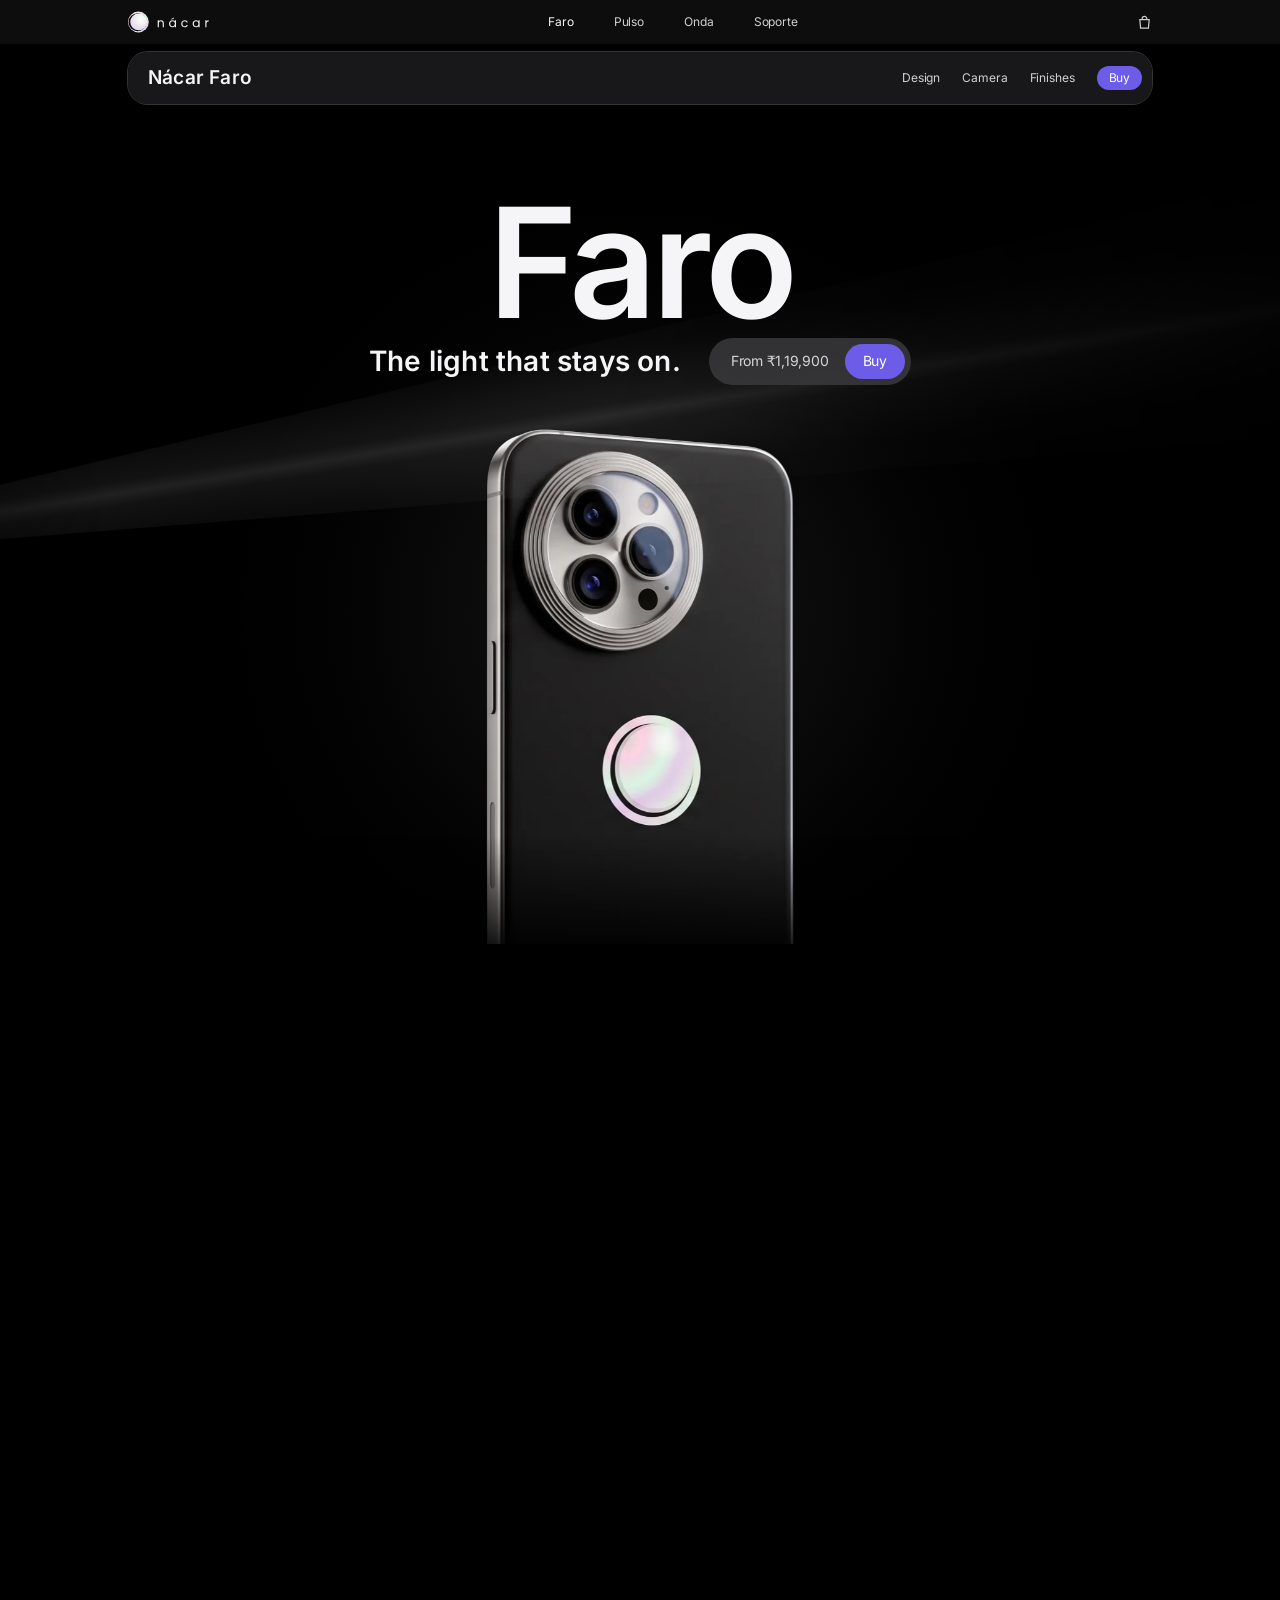
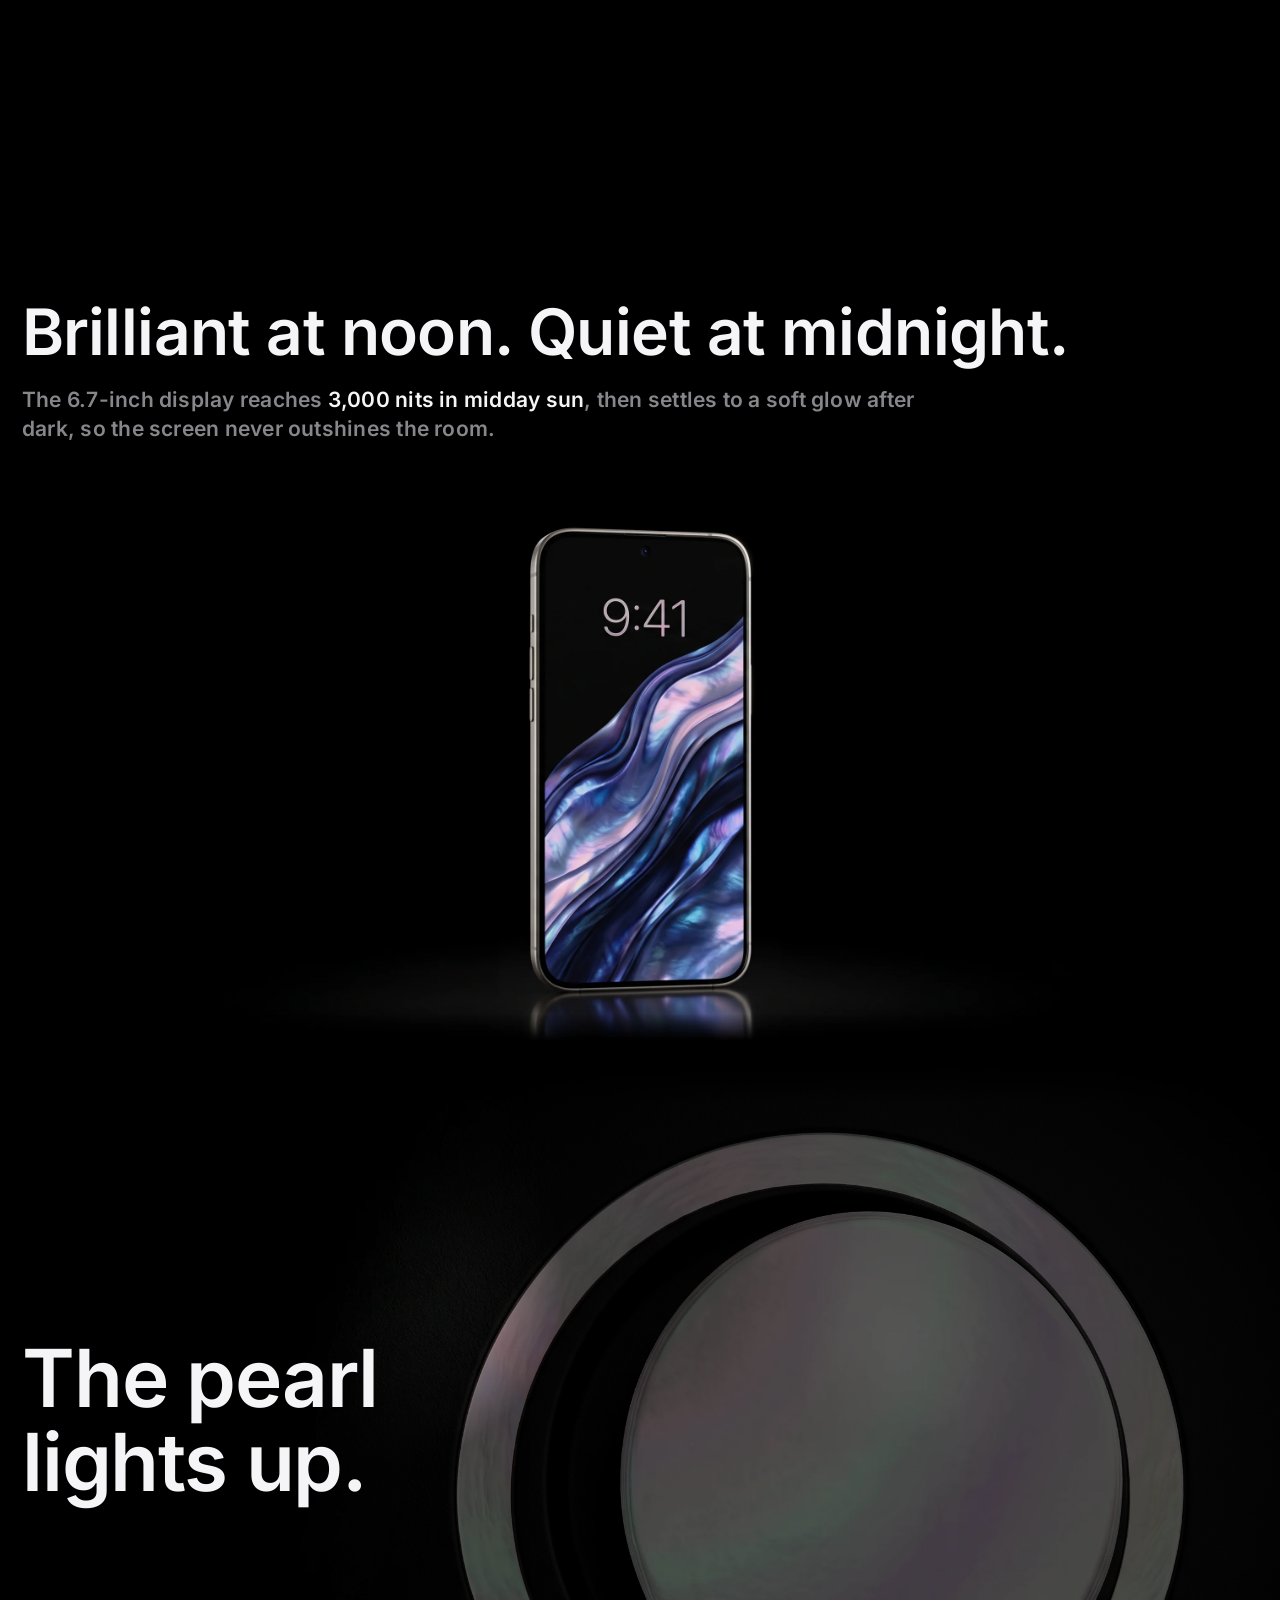
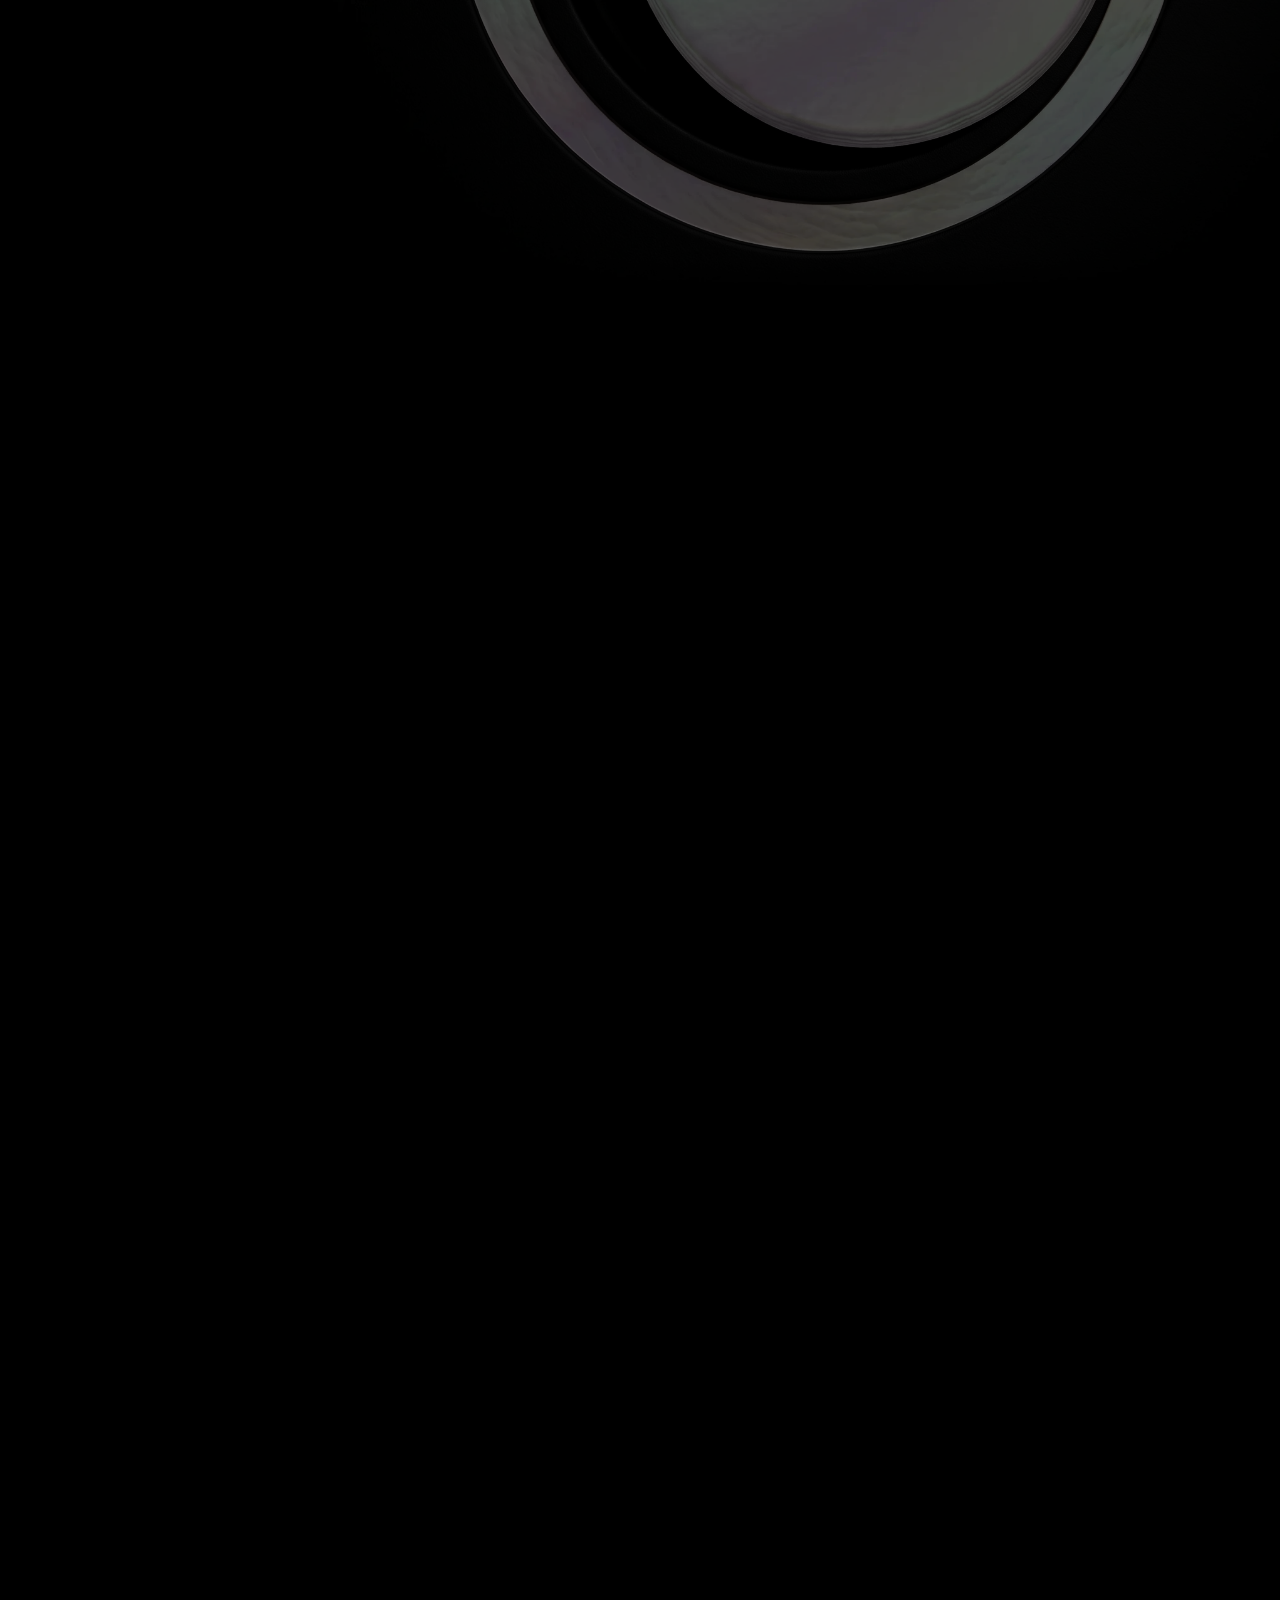
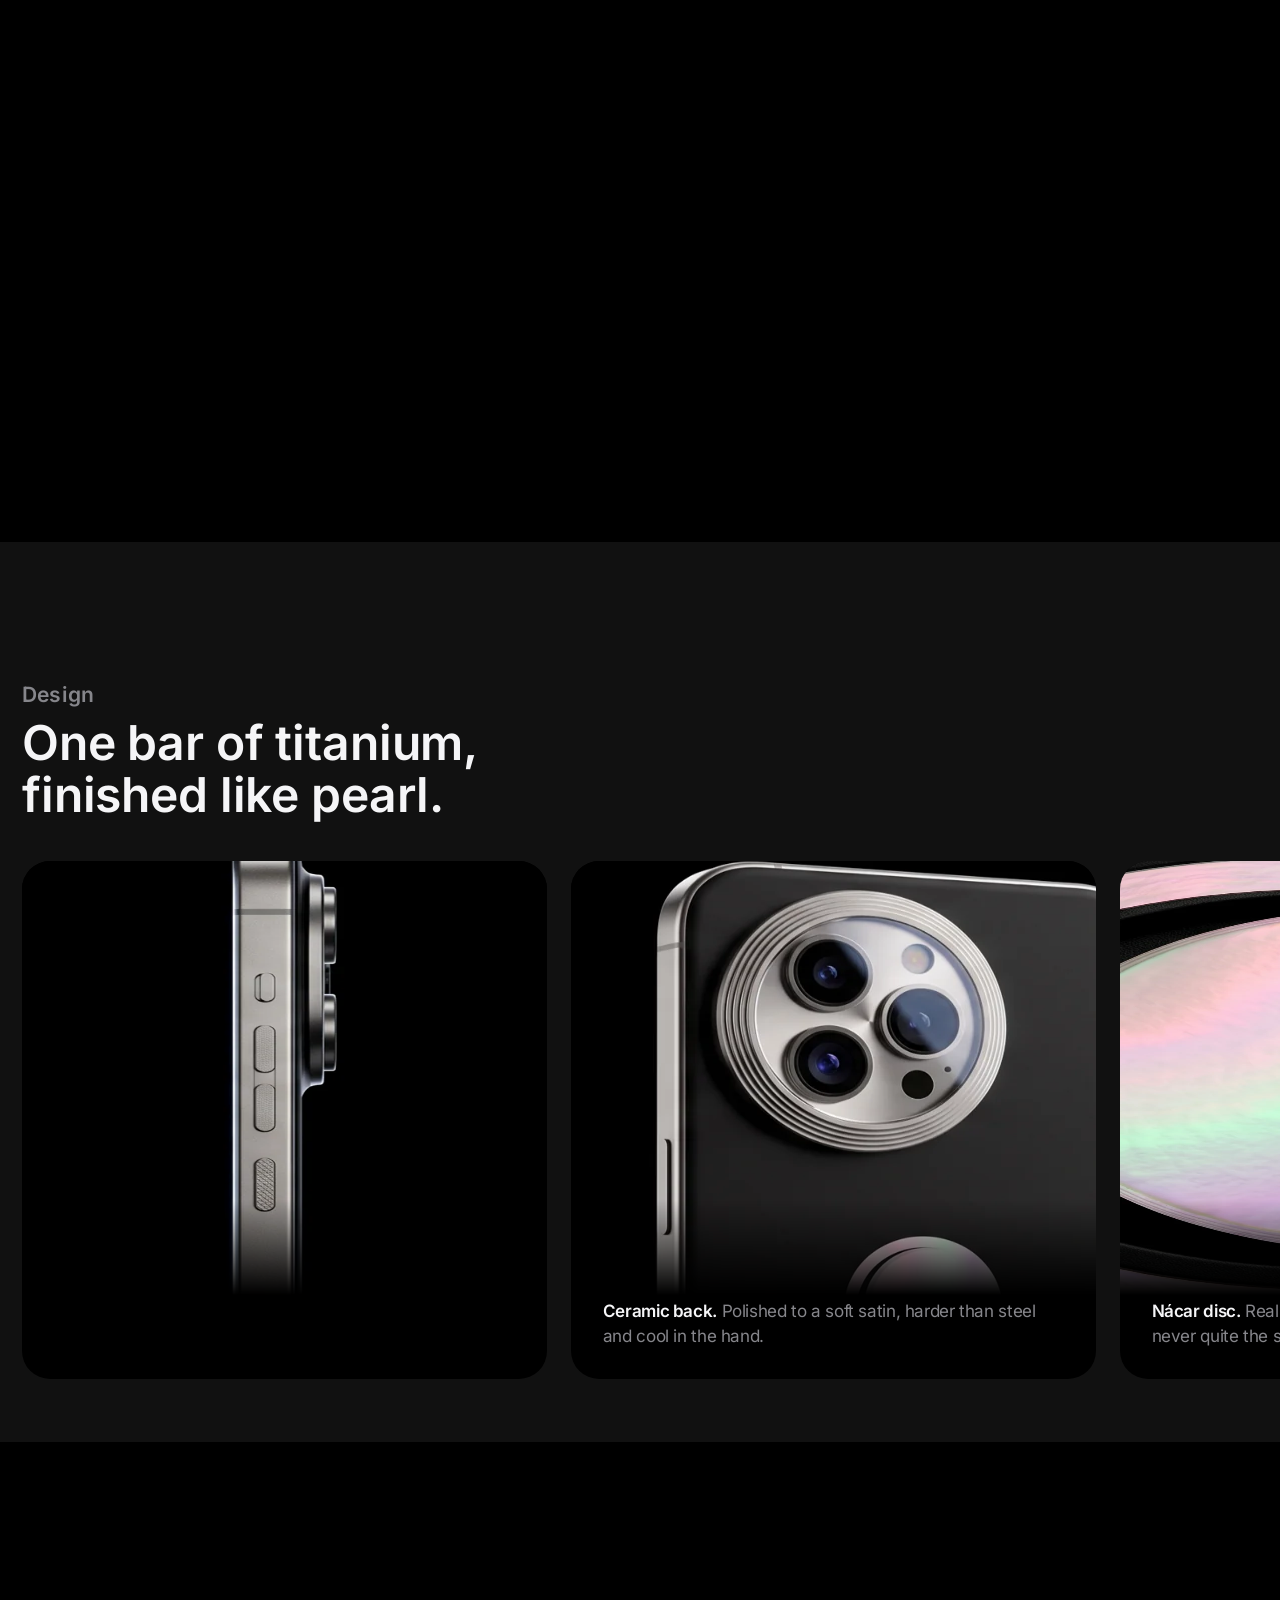
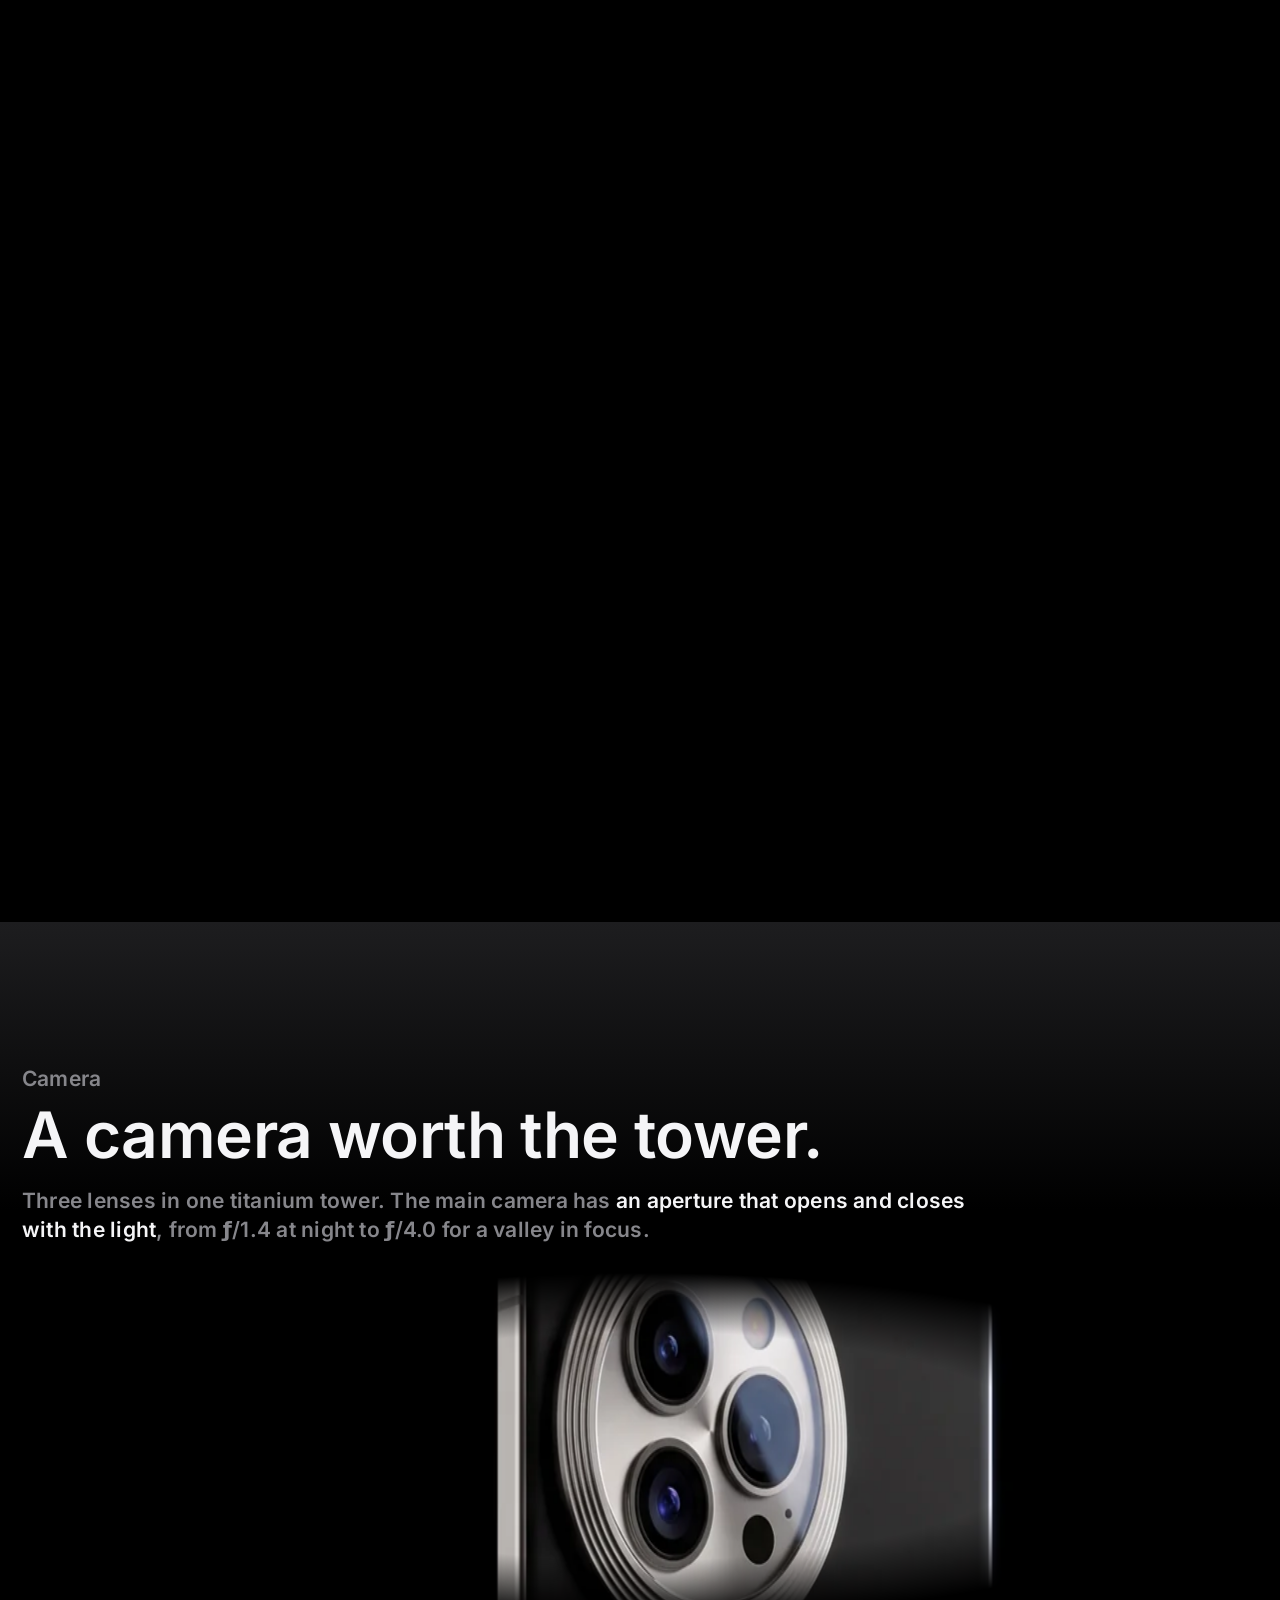
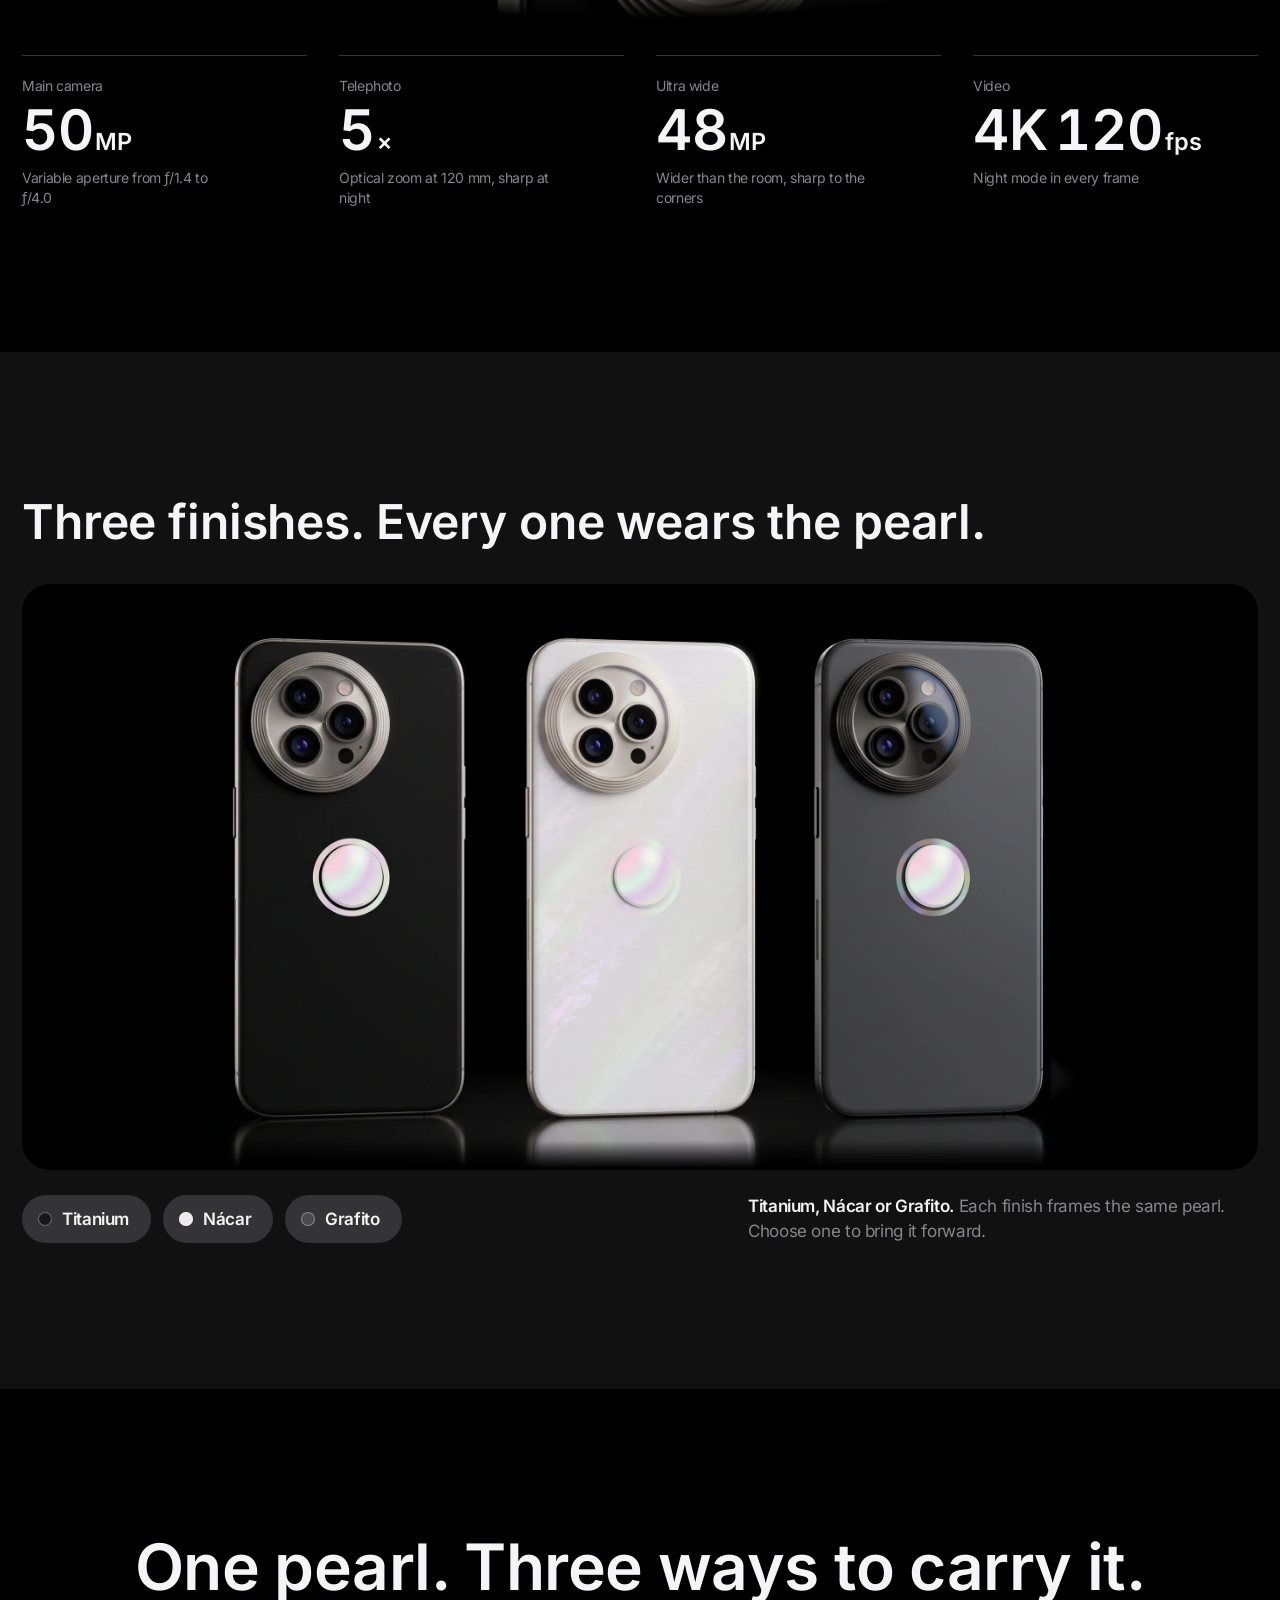
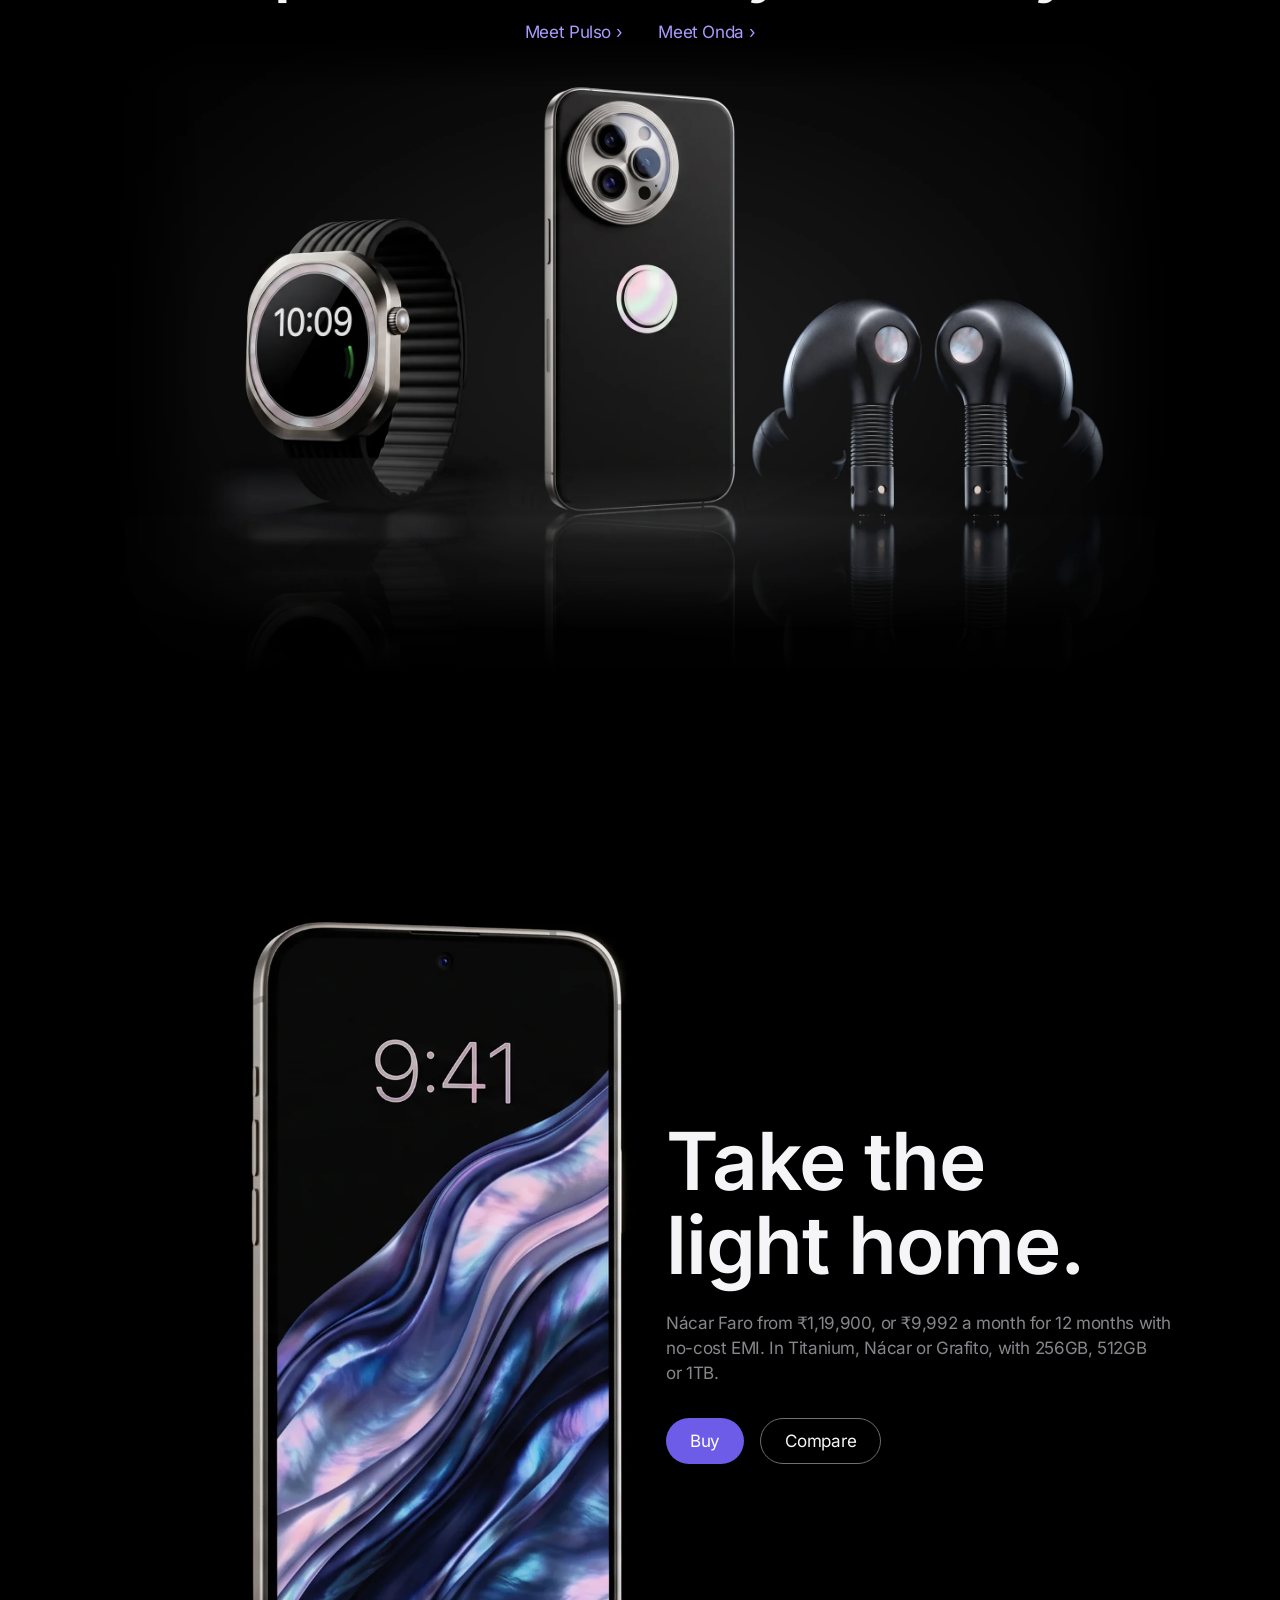
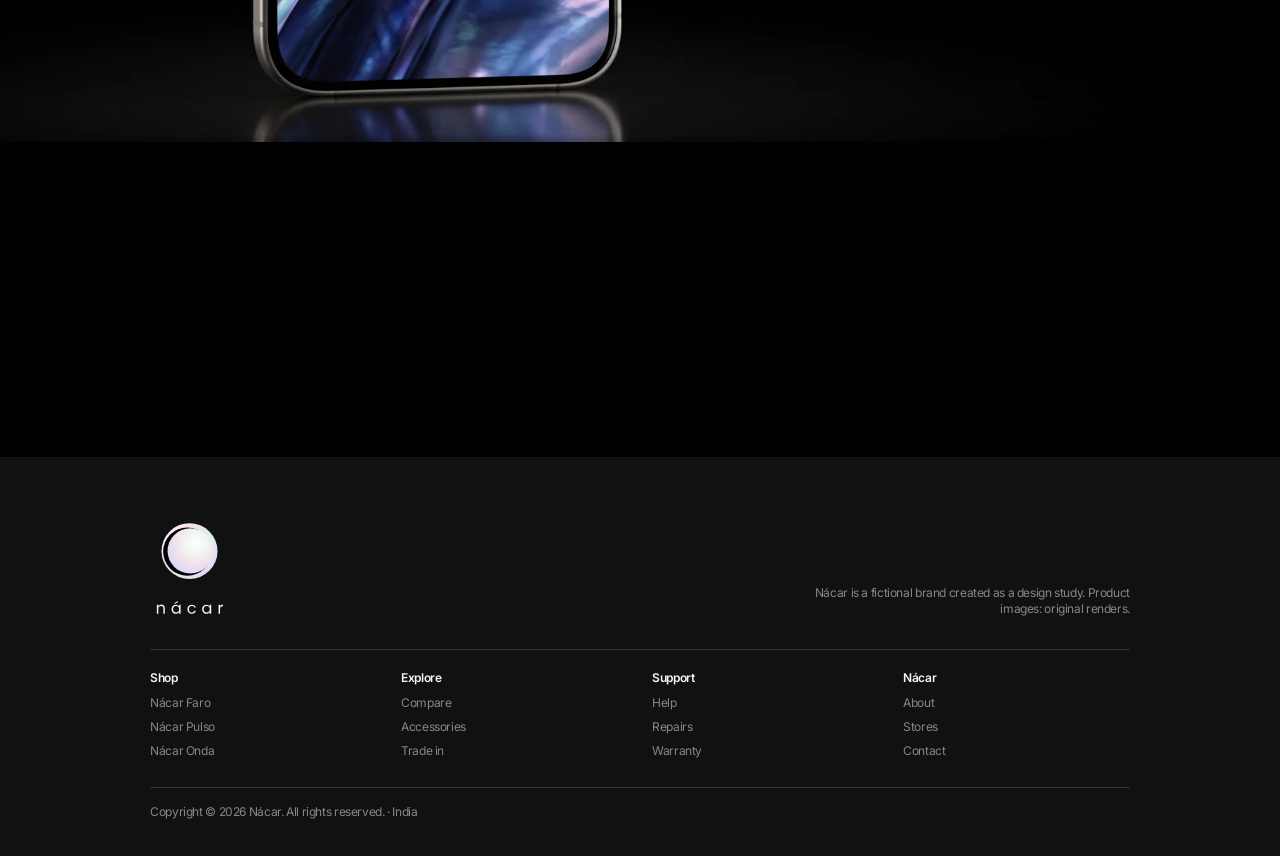
==== faro.html @ 9af1b5f1 "Add Nácar website Landing page plus Faro, Pulso and Onda product pages with the pearl logo, original" ====
<!doctype html>
<html lang="en">
<head>
<meta charset="utf-8">
<meta name="viewport" content="width=device-width, initial-scale=1, viewport-fit=cover">
<title>Nácar Faro · The light that stays on.</title>
<meta name="description" content="Nácar Faro. A titanium phone with a disc of real mother-of-pearl on its back, a 50MP variable-aperture camera and a 3,000-nit display. From ₹1,19,900.">
<link rel="icon" href="brand/favicon.svg" type="image/svg+xml">
<link rel="preload" href="fonts/inter.woff2" as="font" type="font/woff2" crossorigin>
<link rel="preload" href="assets/faro-back-cut.webp" as="image" media="(min-width: 735px)">
<link rel="stylesheet" href="scrollcraft.css">
<link rel="stylesheet" href="site.css">
<style>
/* ===================================================== faro.html only ==
   Every scroll-driven value reads a page variable (--p) that mirrors the
   engine's --sc-p, so html.rm can pin it to a still frame.               */
/* Two-tier chrome on this page: the global bar stays on top and the product
   capsule sticks just under it, so both are visible from scroll 0 onward.
   --chrome is the height every stage keeps clear at its top. */
:root { --chrome: 104px; }
.gnav { position: sticky; top: 0; }
.lnav { top: 52px; }
section[id] { scroll-margin-top: calc(var(--chrome) + 12px); }
.br-m { display: none; }
@media (max-width: 734px) { .br-m { display: inline; } }

/* ------------------------------------------------------------ 1 · HERO --
   Four planes, back to front, at visibly different rates:
     glow   (engine parallax -0.9  : ~90px, plus a slow swell)
     word   (recedes in place: shrinks 6% from its top edge, dims a touch;
             never moves toward the bars, always fully readable)
     phone  (approaches: grows 0.94 -> 1.05 from its top edge, always
             below the tagline block, bleeding off the bottom)
     beam   (engine parallax -2.6 : ~260px, and sweeps 22deg)            */
.hero { --p: var(--sc-p, 0); }
.hero__stage { background: var(--obsidian); }
.hero__glow-plane, .hero__beam-plane { position: absolute; inset: 0; pointer-events: none; }
.hero__glow-plane { z-index: 1; }
.hero__glow {
  position: absolute; left: 50%; top: 58%;
  width: min(118vmin, 1100px); aspect-ratio: 1; translate: -50% -50%;
  border-radius: 50%;
  background: radial-gradient(closest-side,
    rgba(232, 228, 244, 0.20) 0%, rgba(226, 222, 240, 0.085) 42%, rgba(220, 216, 236, 0.025) 72%, transparent 100%);
  transform: scale(calc(0.78 + var(--p) * 0.4));
  opacity: calc(0.55 + var(--p) * 0.45);
}
.hero {
  --word-top: calc(var(--chrome) + 5svh);
  --word-size: min(12vw, 17svh, 11rem);
  --copy-top: calc(var(--word-top) + var(--word-size) * 0.95);
  --phone-top: calc(var(--copy-top) + 76px);
}
.hero__word {
  position: absolute; z-index: 2; left: 0; right: 0; top: var(--word-top);
  text-align: center; color: var(--porcelain);
  font-size: var(--word-size); line-height: 0.92; font-weight: 600; letter-spacing: -0.035em;
  transform-origin: 50% 0;
  transform: scale(calc(1 - var(--p) * 0.06));
  opacity: calc(1 - var(--p) * 0.15);
}
/* The image is 640x1260; the device silhouette starts 3.1% down it. */
.hero__phone {
  position: absolute; z-index: 3; left: 50%; top: 0;
  height: 92svh; width: auto; max-width: none;
  transform-origin: 50% 0;
  transform: translate(-50%, calc(var(--phone-top) - 1svh)) scale(calc(0.94 + var(--p) * 0.11));
}
.hero__beam-plane { z-index: 4; mix-blend-mode: screen; }
.hero__beam {
  position: absolute; left: -24vw; top: 26%;
  width: 150vw; height: 34svh;
  transform-origin: 0% 50%;
  transform: rotate(calc(-9deg + var(--p) * 22deg));
  clip-path: polygon(0 49.2%, 100% 0, 100% 100%, 0 50.8%);
  background: linear-gradient(to bottom,
    transparent 0%, rgba(255, 255, 255, 0.018) 28%, rgba(255, 255, 255, 0.07) 46%,
    rgba(255, 255, 255, 0.13) 50%, rgba(255, 255, 255, 0.07) 54%, rgba(255, 255, 255, 0.018) 72%, transparent 100%);
  -webkit-mask-image: linear-gradient(to right, transparent 0%, #000 22%, #000 48%, transparent 92%);
          mask-image: linear-gradient(to right, transparent 0%, #000 22%, #000 48%, transparent 92%);
}
.hero__floor {
  position: absolute; z-index: 5; left: 0; right: 0; bottom: 0; height: 12svh; pointer-events: none;
  background: linear-gradient(to bottom, transparent, rgba(0,0,0,0.85));
}
/* Tagline and price/Buy are one block, centred under the word. */
.hero__copy {
  position: absolute; z-index: 6; left: var(--edge); right: var(--edge); top: var(--copy-top);
  display: flex; align-items: center; justify-content: center; gap: 28px; flex-wrap: wrap;
}
@media (max-width: 734px) {
  /* Phone portrait: word, then line + price, then the phone bleeding off the bottom. */
  .hero { --word-top: calc(var(--chrome) + 2.5svh); --word-size: 28vw; --copy-top: calc(var(--word-top) + 28vw * 0.97); --phone-top: calc(var(--copy-top) + 118px); }
  .hero__copy { flex-direction: column; gap: 12px; text-align: center; }
  .hero__phone { height: 70svh; }
  .hero__glow { top: 66%; }
  .hero__beam { top: 40%; height: 26svh; }
  .hero__floor { height: 10svh; }
}

/* ------------------------------------------------------------ 2 · TURN --
   Quiet. A flow act that wipes the back of the phone into its front.     */
.turn-head { padding-top: var(--pad-section); padding-bottom: 32px; }
.turn-head .t-lede { max-width: 44em; margin-top: 20px; }
.turn { position: relative; }
.turn__fig { position: relative; height: min(calc(100svh - var(--chrome) - 230px), 58vw); min-height: 420px; overflow: hidden; }
.turn { --in: 39; }          /* the wipe window: the phone's own column, in % of the figure */
.turn__fig img { position: absolute; inset: 0; width: 100%; height: 100%; max-width: none; object-fit: contain; object-position: 50% 50%; }
.turn__front { position: absolute; top: 0; bottom: 0; left: calc(var(--in) * 1%); right: calc(var(--in) * 1%); overflow: hidden; }
.turn__front img {
  left: calc(-100% * var(--in) / (100 - 2 * var(--in)));
  width: calc(100% * 100 / (100 - 2 * var(--in)));
}
/* A seam of light rides the wipe edge (same smoothstep the engine uses). */
.turn {
  --p: var(--sc-p, 0);
  --t: clamp(0, calc((var(--p) - 0.17) / 0.22), 1);
  --e: calc(var(--t) * var(--t) * (3 - 2 * var(--t)));
}
.turn__edge {
  position: absolute; top: 6%; bottom: 10%; left: calc((var(--in) + var(--e) * (100 - 2 * var(--in))) * 1%); width: 2px; margin-left: -1px;
  background: linear-gradient(to bottom, transparent, rgba(255,255,255,0.75) 30%, rgba(255,255,255,0.75) 70%, transparent);
  opacity: clamp(0, calc(min(var(--t), 1 - var(--t)) * 10), 1);
  pointer-events: none;
}
.turn__edge::after {
  content: ""; position: absolute; inset: 0 -40px; 
  background: radial-gradient(closest-side, rgba(235,232,246,0.16), transparent);
}
html.rm .turn__edge { display: none; }
.turn__cap {
  position: absolute; z-index: 2; left: var(--edge); bottom: 28px; color: var(--ash);
}
@media (max-width: 734px) {
  .turn-head { padding-bottom: 24px; }
  .turn { --in: 24; }
  .turn__fig { height: 118vw; }
  .turn__fig img { object-fit: cover; }
}

/* ------------------------------------------------------------ 3 · PEAK --
   The pearl lights up. Unlit plate underneath, lit plate on top, revealed
   through a soft elliptical window whose centre travels with scroll (k),
   then floods to full (f). A specular sheen crosses with it (s).         */
.peak {
  --p: var(--sc-p, 0);
  --k: clamp(0, calc((var(--p) - 0.06) / 0.6), 1);
  --f: clamp(0, calc((var(--p) - 0.58) / 0.3), 1);
  --s: clamp(0, calc((var(--p) - 0.04) / 0.72), 1);
  --plate-h: 88svh;
  --plate-x: 64vw;           /* where the ring's centre sits, horizontally */
}
.peak__stage { background: var(--obsidian); }
.peak__plate {
  position: absolute; z-index: 1;
  height: var(--plate-h); aspect-ratio: 2400 / 1340;
  left: calc(var(--plate-x) - var(--plate-h) * 0.8866);   /* 1.791 x 0.495 */
  top: calc(50svh - var(--plate-h) * 0.513);
  transform-origin: 49.5% 51.3%;
  transform: scale(calc(1.06 - var(--p) * 0.06));
}
.peak__plate img { position: absolute; inset: 0; width: 100%; height: 100%; max-width: none; }
/* The dark state is still nacre: the unlit plate is pulled down a stop and
   17% of the lit plate always glows through it, so a little iridescence is
   visible before the light arrives ("off", not "grey"). */
.peak__unlit { filter: brightness(0.72) contrast(1.08); }
.peak__lit {
  --lx: calc(20% + var(--k) * 58%);
  --ly: calc(26% + var(--k) * 36%);
  --rx: calc(12.5% + var(--f) * 62%);
  --ry: calc(22.4% + var(--f) * 111%);
  -webkit-mask-image:
    radial-gradient(ellipse var(--rx) var(--ry) at var(--lx) var(--ly),
      #000 0%, rgba(0,0,0,0.9) 34%, rgba(0,0,0,0.42) 64%, transparent 100%),
    linear-gradient(100deg, rgba(0,0,0,calc(var(--k) * 0.34)) 0%, rgba(0,0,0,calc(var(--k) * 0.34)) calc(var(--lx) - 16%), transparent calc(var(--lx) + 4%)),
    linear-gradient(rgba(0,0,0,calc(0.17 + var(--f) * 0.83)), rgba(0,0,0,calc(0.17 + var(--f) * 0.83)));
          mask-image:
    radial-gradient(ellipse var(--rx) var(--ry) at var(--lx) var(--ly),
      #000 0%, rgba(0,0,0,0.9) 34%, rgba(0,0,0,0.42) 64%, transparent 100%),
    linear-gradient(100deg, rgba(0,0,0,calc(var(--k) * 0.34)) 0%, rgba(0,0,0,calc(var(--k) * 0.34)) calc(var(--lx) - 16%), transparent calc(var(--lx) + 4%)),
    linear-gradient(rgba(0,0,0,calc(0.17 + var(--f) * 0.83)), rgba(0,0,0,calc(0.17 + var(--f) * 0.83)));
}
/* Specular: a bright diagonal band, screened over the nacre and masked by
   the nacre's own luminance, so it only catches on shell, never on air. */
.peak__sheen {
  position: absolute; inset: 0; overflow: hidden; pointer-events: none;
  mix-blend-mode: screen;
  opacity: calc(0.25 + var(--k) * 0.75 - var(--f) * 0.6);
  -webkit-mask-image: url("assets/faro-pearl-lit.webp");
          mask-image: url("assets/faro-pearl-lit.webp");
  -webkit-mask-size: 100% 100%; mask-size: 100% 100%;
  mask-mode: luminance;
}
.peak__sheen::before {
  content: ""; position: absolute; top: -12%; bottom: -12%; left: 4%; width: 26%;
  transform: translateX(calc(var(--s) * 255%)) skewX(-16deg);
  background: linear-gradient(90deg,
    transparent 0%, rgba(255, 255, 255, 0.05) 30%, rgba(255, 252, 255, 0.5) 47%,
    rgba(255, 255, 255, 0.72) 50%, rgba(255, 252, 255, 0.5) 53%, rgba(255, 255, 255, 0.05) 70%, transparent 100%);
}
.peak__copy {
  position: absolute; z-index: 4; left: var(--edge); top: 0; bottom: 0;
  width: min(31rem, calc(var(--plate-x) - var(--plate-h) * 0.43 - var(--edge) - 24px));
  display: flex; flex-direction: column; justify-content: center; gap: 28px;
}
.peak__copy .t-lede { max-width: 22em; }
@media (max-width: 734px) {
  .peak { --plate-h: 104vw; --plate-x: 50vw; }
  .peak__plate { top: calc(52svh - var(--plate-h) * 0.513); }
  .peak__sheen { -webkit-mask-image: url("assets/faro-pearl-lit-m.webp"); mask-image: url("assets/faro-pearl-lit-m.webp"); }
  .peak__copy { right: var(--edge); width: auto; top: calc(var(--chrome) + 3svh); bottom: 4.5svh; justify-content: space-between; }
}

/* -------------------------------------------------------- 4 · MATERIAL --
   A lateral travel on carbon. The heading holds still at the top of the
   stage; only the three cards travel. Cards are sized so that at rest two
   (desktop) or one (phone) sit whole in frame with the caption inside.   */
.mat { --p: var(--sc-p, 0); }
.mat__stage { background: var(--carbon); display: flex; flex-direction: column; }
.mat__head { padding: calc(var(--chrome) + 4svh) var(--edge) 0; flex: none; }
.mat__head .t-label { margin-bottom: 10px; }
.mat__head .t-headline { max-width: 16em; }
.mat__track { flex: 1; min-height: 0; display: flex; }
/* extra travel on wide screens so the first card fully leaves as the last lands */
.mat__tail { flex: 0 0 96px; }
.mat__rail {
  width: max-content;
  gap: 24px; padding: 40px var(--edge) 7svh; align-items: stretch;
}
.mat__card { flex: 0 0 clamp(320px, 41vw, 560px); display: flex; flex-direction: column; }
.mat__media { position: relative; flex: 1; min-height: 0; overflow: hidden;
  -webkit-mask-image: linear-gradient(to bottom, #000 78%, transparent);
          mask-image: linear-gradient(to bottom, #000 78%, transparent); }
.mat__media img { position: absolute; max-width: none; }
.mat__cap { flex: none; padding: 4px 32px 30px; color: var(--ash); text-wrap: pretty; }
.mat__cap strong { color: var(--porcelain); }
/* Titanium: the edge-on side view, zoomed onto the buttons */
.m-ti img  { height: 205%; left: 50%; top: -18%; transform: translateX(-50.8%); }
/* Ceramic: the camera tower and the black back around it */
.m-ce img  { height: 250%; left: 50%; top: -22%; transform: translateX(-47%); }
/* Nácar: the lit disc */
.m-na img  { height: 125%; left: 50%; top: -12%; transform: translateX(-51.5%); }
/* Page JS writes --vis (0..1) per card from its live position: a card that
   is leaving past the content column's left edge fades out whole, and a
   caption only shows while its card sits entirely inside the column, so no
   frame shows a sliced card with a clipped caption. */
.mat__card { opacity: var(--vis, 1); }
.mat__cap { opacity: var(--capvis, 1); transition: opacity 240ms var(--ease); }
@media (max-width: 734px) {
  .mat__head { padding-top: calc(var(--chrome) + 2.5svh); }
  .mat__rail { gap: 14px; padding-top: 24px; padding-bottom: 5svh; }
  .mat__card { flex-basis: calc(100vw - 44px); }
  .mat__cap { padding: 4px 22px 22px; }
  .mat__tail { display: none; }
}

/* ---------------------------------------------------------- 5 · CAMERA --
   One heading, one big lens image, one row of hairline stat blocks.     */
.cam { padding-block: var(--pad-section); }
.cam__head .t-label { margin-bottom: 10px; }
.cam__head .t-lede { max-width: 46em; margin-top: 18px; }
.cam__visual {
  position: relative; margin-top: 28px; height: clamp(300px, calc(100svh - var(--chrome) - 450px), 520px); overflow: hidden;
  -webkit-mask-image: radial-gradient(closest-side, #000 66%, transparent 100%);
          mask-image: radial-gradient(closest-side, #000 66%, transparent 100%);
}
.cam__visual img {
  position: absolute; max-width: none;
  height: 540%; left: 50%; top: 50%;
  transform: translate(-45.6%, -24.4%);
}
.cam__stats { margin-top: 36px; }
.cam__stats .num small { font-size: 0.42em; letter-spacing: 0; }
@media (max-width: 734px) {
  .cam__visual { height: 96vw; margin-top: 32px; }
  .cam__visual img { height: 420%; }
  .cam__stats { margin-top: 44px; }
}

/* -------------------------------------------------------- 6 · FINISHES -- */
.fin__h { margin-bottom: 36px; }
.fin__tile { height: min(calc(100vw * 0.56), calc(100svh - var(--chrome) - 210px)); min-height: 420px; }
.fin__img {
  position: absolute; top: 0; left: 50%; height: 100%; width: auto; max-width: none;
  translate: -50% 0;
  transform: scale(var(--z, 1)) translateX(var(--tx, 0%));
  transition: transform 1000ms var(--ease);
}
.fin__spot {
  position: absolute; inset: 0; pointer-events: none;
  background: radial-gradient(ellipse 24% 62% at 50% 52%, transparent 55%, rgba(0, 0, 0, 0.62) 100%);
  opacity: var(--spot, 0); transition: opacity 800ms var(--ease);
}
.fin__bar { display: flex; align-items: center; justify-content: space-between; gap: 32px; margin-top: 24px; }
.fin__chips { display: flex; gap: 12px; flex-wrap: wrap; }
.fin__cap { max-width: 30em; color: var(--ash); min-height: 3em; }
.fin__cap strong { color: var(--porcelain); }
@media (max-width: 734px) {
  .fin__h { margin-bottom: 32px; }
  .fin__tile { aspect-ratio: auto; height: 112vw; }
  .fin__bar { flex-direction: column; align-items: flex-start; gap: 20px; margin-top: 24px; }
  .chip { padding: 12px 18px 12px 14px; font-size: 15px; }
}

/* ---------------------------------------------------------- 7 · FAMILY --
   Heading and the whole line-up in one frame, on a studio ground: the
   line-up stands at 81% of the render's height. A soft floor light sits on
   that line, and a flipped copy (screen, 16%) mirrors the products below
   it, fading out over a short distance.                                  */
.fam { padding-block: var(--pad-section) calc(var(--pad-section) * 0.5); overflow-x: clip; }
.fam__head { text-align: center; }
.fam__links { display: flex; justify-content: center; gap: 36px; margin-top: 20px; }
.fam__media { position: relative; margin-top: 16px; }
.fam__stage { position: relative; width: min(1120px, 100%, 118svh); margin-inline: auto; margin-bottom: 9%; }
.fam__img {
  position: relative; z-index: 0; width: 100%; height: auto;
  /* the render's ground is a near-black vignette, not #000: dissolve its edges */
  -webkit-mask-image: linear-gradient(to right, transparent, #000 9%, #000 91%, transparent), linear-gradient(to bottom, transparent, #000 9%, #000 91%, transparent);
  -webkit-mask-composite: source-in;
          mask-image: linear-gradient(to right, transparent, #000 9%, #000 91%, transparent), linear-gradient(to bottom, transparent, #000 9%, #000 91%, transparent);
          mask-composite: intersect;
}
.fam__floor {
  position: absolute; left: 0; right: 0; top: 71%; height: 22%; z-index: 1; pointer-events: none;
  background: radial-gradient(ellipse 44% 50% at 50% 46%, rgba(236, 233, 246, 0.08), rgba(236, 233, 246, 0.02) 55%, transparent 80%);
  mix-blend-mode: screen;
}
.fam__reflect {
  position: absolute; z-index: 2; left: 0; width: 100%; top: 62%; aspect-ratio: 2400 / 1340;
  pointer-events: none; opacity: 0.16; mix-blend-mode: screen;
  -webkit-mask-image: linear-gradient(to right, transparent, #000 14%, #000 86%, transparent), linear-gradient(to bottom, transparent 18.6%, #000 19.4%, transparent 45%);
  -webkit-mask-composite: source-in;
          mask-image: linear-gradient(to right, transparent, #000 14%, #000 86%, transparent), linear-gradient(to bottom, transparent 18.6%, #000 19.4%, transparent 45%);
          mask-composite: intersect;
}
.fam__reflect img { width: 100%; height: 100%; max-width: none; transform: scaleY(-1); }
@media (max-width: 734px) {
  .fam__stage { width: 118%; margin-left: -9%; }
}

/* ------------------------------------------------------------- 8 · BUY --
   The page stops. Copy holds; the phone settles to rest.                 */
.buy { --p: var(--sc-p, 0); }
.buy__stage { background: var(--obsidian); }
.buy__img {
  position: absolute; z-index: 1; max-width: none;
  height: 100svh; width: auto; left: calc(34vw - 100svh * 0.895); top: 2svh;
  transform: scale(calc(1.05 - var(--p) * 0.05)); transform-origin: 50% 55%;
}
.buy__copy {
  position: absolute; z-index: 2; left: 52vw; right: var(--edge); top: 0; bottom: 0;
  display: flex; flex-direction: column; justify-content: center; gap: 24px;
}
.buy__copy .t-body { color: var(--ash); max-width: 30em; }
.buy__ctas { display: flex; gap: 16px; margin-top: 8px; }
@media (max-width: 734px) {
  .buy__img { width: 170vw; height: auto; left: 50%; top: calc(var(--chrome) + 1svh); transform: translateX(-50%) scale(calc(1.05 - var(--p) * 0.05)); }
  .buy__copy { left: var(--edge); top: auto; bottom: 6svh; gap: 18px; }
}

/* --------------------------------------------------- MOTION OFF (html.rm) --
   site.js has already turned the pinned acts into flow. Draw each stage
   as one still, complete frame.                                          */
html.rm .hero, html.rm .buy { --p: 0; }
html.rm .peak { --p: 1; }
html.rm .mat { --p: 1; }
html.rm :is(.hero__stage, .peak__stage, .buy__stage) { position: relative; height: 100svh; overflow: clip; }
html.rm .mat__stage { display: block; padding-block: var(--pad-section); }
html.rm .mat__head { padding-top: 0; }
html.rm .mat__rail {
  display: grid; width: auto; height: auto;
  grid-template-columns: repeat(3, 1fr); gap: 24px;
}
html.rm .mat__card { height: 600px; }
html.rm .mat__tail { display: none; }
html.rm .mat__card, html.rm .mat__cap { opacity: 1; }
@media (max-width: 734px) {
  html.rm .mat__rail { grid-template-columns: 1fr; }
  html.rm .mat__card { height: 540px; }
}
</style>
</head>
<body>

<nav class="gnav" aria-label="Global"><div class="gnav__in">
  <a class="gnav__logo" href="index.html"><img src="brand/nacar-logo-horizontal.svg" alt="nácar" width="81" height="22"></a>
  <div class="gnav__links">
    <a href="faro.html" aria-current="page">Faro</a><a href="pulso.html">Pulso</a><a href="onda.html">Onda</a><a href="#">Soporte</a>
  </div>
  <a class="gnav__bag" href="#" aria-label="Bag"><svg viewBox="0 0 16 16" aria-hidden="true"><path d="M3 5h10l-.8 9H3.8z"/><path d="M5.5 5V4a2.5 2.5 0 015 0v1"/></svg></a>
</div></nav>

<nav class="lnav lnav--overlay" aria-label="Nácar Faro">
  <span class="lnav__name">Nácar Faro</span>
  <div class="lnav__right">
    <a href="#design">Design</a><a class="lnav__opt" href="#camera">Camera</a><a class="lnav__opt" href="#finishes">Finishes</a>
    <a class="pill pill-buy pill-sm" href="#buy">Buy</a>
  </div>
</nav>

<main>

  <!-- 1 · HERO · stillness. pin + layered parallax planes -->
  <section class="hero" id="top" data-sc-act="pin" data-sc-span="1.9">
    <div data-sc-stage class="hero__stage">
      <div class="hero__glow-plane" data-sc-parallax="-0.9" aria-hidden="true"><div class="hero__glow"></div></div>
      <h1 class="hero__word"><span class="sr-only">Nácar </span>Faro</h1>
      <picture>
        <source media="(max-width: 734px)" srcset="assets/faro-back-cut-m.webp">
        <img class="hero__phone" src="assets/faro-back-cut.webp" width="640" height="1260"
             alt="Nácar Faro from the back: a round titanium camera tower and a mother-of-pearl disc set into black ceramic">
      </picture>
      <div class="hero__beam-plane" data-sc-parallax="-2.6" aria-hidden="true"><div class="hero__beam"></div></div>
      <div class="hero__floor" aria-hidden="true"></div>
      <div class="hero__copy">
        <p class="t-subtitle">The light that stays on.</p>
        <p class="price-capsule">From ₹1,19,900 <a class="pill pill-buy" href="#buy">Buy</a></p>
      </div>
    </div>
  </section>

  <!-- 2 · TURN · anticipation. flow + reveal wipe, back into front -->
  <div class="wrap-wide turn-head" data-sc-in data-sc-stagger="70">
    <h2 class="t-hero">Brilliant at noon. Quiet at midnight.</h2>
    <p class="t-lede">The 6.7-inch display reaches <strong>3,000 nits in midday sun</strong>, then settles to a soft glow after dark, so the screen never outshines the room.</p>
  </div>
  <section class="turn" id="display" data-sc-act="flow">
    <figure class="turn__fig">
      <picture>
        <source media="(max-width: 734px)" srcset="assets/faro-back-m.webp">
        <img src="assets/faro-back.webp" width="2400" height="1340" alt="" loading="lazy">
      </picture>
      <div class="turn__front" data-sc-reveal="left" data-sc-reveal-at="0.17 0.39">
        <picture>
          <source media="(max-width: 734px)" srcset="assets/faro-front-m.webp">
          <img src="assets/faro-front.webp" width="2400" height="1340" loading="lazy"
               alt="Faro from the front, its display showing a mother-of-pearl wallpaper and the time, 9:41">
        </picture>
      </div>
      <div class="turn__edge" aria-hidden="true"></div>
    </figure>
  </section>

  <!-- 3 · PEAK · awe. pin, the longest span on the page. Scroll is the light. -->
  <section class="peak" id="pearl" data-sc-act="pin" data-sc-span="3">
    <div data-sc-stage class="peak__stage">
      <div class="peak__plate">
        <picture>
          <source media="(max-width: 734px)" srcset="assets/faro-pearl-unlit-m.webp">
          <img class="peak__unlit" src="assets/faro-pearl-unlit.webp" width="2400" height="1340" alt="">
        </picture>
        <picture>
          <source media="(max-width: 734px)" srcset="assets/faro-pearl-lit-m.webp">
          <img class="peak__lit" src="assets/faro-pearl-lit.webp" width="2400" height="1340"
               alt="Close up of the mother-of-pearl disc on the back of Faro, lit and shifting from rose to green to violet">
        </picture>
        <div class="peak__sheen" aria-hidden="true"></div>
      </div>
      <div class="peak__copy">
        <h2 class="t-display" data-sc-cue="0 1 0 0.025">The pearl<br> lights up.</h2>
        <p class="t-lede" data-sc-cue="0.56 1 0.28 0.05">A disc of <strong>real mother-of-pearl</strong>, cut from shell and set flush into the back. No two are alike, and each one answers the light in its own colours.</p>
      </div>
    </div>
  </section>

  <!-- 4 · MATERIAL · calm admiration. pan across three materials -->
  <section class="mat" id="design" data-sc-act="pan" data-sc-span="2.2">
    <div data-sc-stage class="mat__stage">
      <div class="mat__head">
        <p class="t-label muted">Design</p>
        <h2 class="t-headline">One bar of titanium, finished like pearl.</h2>
      </div>
      <div class="mat__track">
      <div class="mat__rail" data-sc-pan="0">
        <article class="mat__card tile">
          <div class="mat__media m-ti">
            <picture><source media="(max-width: 734px)" srcset="assets/faro-side-m.webp">
            <img src="assets/faro-side.webp" width="2400" height="1340" alt="Faro edge on, its brushed titanium frame and side buttons" loading="lazy"></picture>
          </div>
          <p class="mat__cap"><strong>Titanium frame.</strong> Milled from one billet of grade 5 titanium. At 199 grams, the lightest Faro yet.</p>
        </article>
        <article class="mat__card tile">
          <div class="mat__media m-ce">
            <img src="assets/faro-back.webp" width="2400" height="1340" alt="The camera tower rising from Faro's black ceramic back" loading="lazy">
          </div>
          <p class="mat__cap"><strong>Ceramic back.</strong> Polished to a soft satin, harder than steel and cool in the hand.</p>
        </article>
        <article class="mat__card tile">
          <div class="mat__media m-na">
            <picture><source media="(max-width: 734px)" srcset="assets/faro-pearl-lit-m.webp">
            <img src="assets/faro-pearl-lit.webp" width="2400" height="1340" alt="The mother-of-pearl disc, lit" loading="lazy"></picture>
          </div>
          <p class="mat__cap"><strong>Nácar disc.</strong> Real mother-of-pearl under sapphire crystal, never quite the same colour twice.</p>
        </article>
        <div class="mat__tail" aria-hidden="true"></div>
      </div>
      </div>
    </div>
  </section>

  <!-- 5 · CAMERA · capability. heading, one lens image, hairline stat row (entry counters) -->
  <section class="cam fade-band" id="camera">
    <div class="wrap-wide cam__head" data-sc-in data-sc-stagger="70">
      <p class="t-label muted">Camera</p>
      <h2 class="t-hero">A camera worth the tower.</h2>
      <p class="t-lede">Three lenses in one titanium tower. The main camera has <strong>an aperture that opens and closes with the light</strong>, from ƒ/1.4 at night to ƒ/4.0 for a valley in focus.</p>
    </div>
    <figure class="wrap-wide cam__visual">
      <img src="assets/faro-back.webp" width="2400" height="1340" loading="lazy"
           alt="Close up of Faro's round titanium camera tower: three lenses, a flash and a sensor ringed by machined grooves">
    </figure>
    <div class="wrap-wide stats stats--4 cam__stats" data-sc-in data-sc-stagger="80">
      <div class="stat"><p class="eyebrow">Main camera</p><p class="num"><span data-sc-count="0 50" data-sc-count-ms="1200">50</span><small>MP</small></p><p class="cap">Variable aperture from ƒ/1.4 to ƒ/4.0</p></div>
      <div class="stat"><p class="eyebrow">Telephoto</p><p class="num"><span data-sc-count="0 5" data-sc-count-ms="1200">5</span><small>×</small></p><p class="cap">Optical zoom at 120 mm, sharp at night</p></div>
      <div class="stat"><p class="eyebrow">Ultra wide</p><p class="num"><span data-sc-count="0 48" data-sc-count-ms="1200">48</span><small>MP</small></p><p class="cap">Wider than the room, sharp to the corners</p></div>
      <div class="stat"><p class="eyebrow">Video</p><p class="num">4K<small>&nbsp;</small><span data-sc-count="0 120" data-sc-count-ms="1200">120</span><small>fps</small></p><p class="cap">Night mode in every frame</p></div>
    </div>
  </section>

  <!-- 6 · FINISHES · choice. tabs: the reader picks, the light follows -->
  <section class="fin section band" id="finishes">
    <div class="wrap-wide">
      <h2 class="t-headline fin__h" data-sc-in>Three finishes. Every one wears the pearl.</h2>
      <div class="tile fin__tile" data-fin>
        <picture><source media="(max-width: 734px)" srcset="assets/faro-finishes-m.webp">
        <img class="fin__img" src="assets/faro-finishes.webp" width="2400" height="1340" loading="lazy"
             alt="Faro in three finishes side by side: Titanium with a black back, Nácar with a pearl-white back, and Grafito"></picture>
        <div class="fin__spot" aria-hidden="true"></div>
      </div>
      <div class="fin__bar">
        <div class="fin__chips" role="group" aria-label="Choose a finish">
          <button class="chip" type="button" aria-pressed="false" data-f="0"><span class="chip__dot" style="background:#18181a"></span>Titanium</button>
          <button class="chip" type="button" aria-pressed="false" data-f="1"><span class="chip__dot" style="background:#ece8ef"></span>Nácar</button>
          <button class="chip" type="button" aria-pressed="false" data-f="2"><span class="chip__dot" style="background:#4a4a4f"></span>Grafito</button>
        </div>
        <p class="fin__cap t-body" aria-live="polite"><strong>Titanium, Nácar or Grafito.</strong> Each finish frames the same pearl. Choose one to bring it forward.</p>
      </div>
    </div>
  </section>

  <!-- 7 · FAMILY · belonging -->
  <section class="fam" id="family" data-sc-act="flow">
    <div class="wrap-wide fam__head" data-sc-in data-sc-stagger="70">
      <h2 class="t-hero">One pearl.<br class="br-m"> Three ways to carry it.</h2>
      <p class="fam__links"><a class="link-more" href="pulso.html">Meet Pulso</a><a class="link-more" href="onda.html">Meet Onda</a></p>
    </div>
    <div class="fam__media">
      <div data-sc-parallax="-0.5">
        <div class="fam__stage">
          <picture><source media="(max-width: 734px)" srcset="assets/family-m.webp">
          <img class="fam__img" src="assets/family.webp" width="2400" height="1340" loading="lazy"
               alt="Faro standing between the Pulso watch and the Onda earbuds, each carrying a pearl"></picture>
          <div class="fam__floor" aria-hidden="true"></div>
          <div class="fam__reflect" aria-hidden="true">
            <picture><source media="(max-width: 734px)" srcset="assets/family-m.webp">
            <img src="assets/family.webp" width="2400" height="1340" alt="" loading="lazy"></picture>
          </div>
        </div>
      </div>
    </div>
  </section>

  <!-- 8 · BUY · resolution. short pin, copy holds -->
  <section class="buy" id="buy" data-sc-act="pin" data-sc-span="1.35">
    <div data-sc-stage class="buy__stage">
      <picture><source media="(max-width: 734px)" srcset="assets/faro-front-m.webp">
      <img class="buy__img" src="assets/faro-front.webp" width="2400" height="1340" alt="" loading="lazy"></picture>
      <div class="buy__copy">
        <h2 class="t-display" data-sc-cue="0 1 0 0">Take the light home.</h2>
        <p class="t-body" data-sc-cue="0 1 0 0">Nácar Faro from ₹1,19,900, or ₹9,992 a month for 12 months with no-cost EMI. In Titanium, Nácar or Grafito, with 256GB, 512GB or 1TB.</p>
        <div class="buy__ctas" data-sc-cue="0 1 0 0"><a class="pill pill-buy pill-lg" href="#">Buy</a><a class="pill pill-ghost pill-lg" href="#">Compare</a></div>
      </div>
    </div>
  </section>

</main>

<footer class="foot">
  <div class="foot__in">
    <div class="foot__brand">
      <img src="brand/nacar-logo-stacked.svg" alt="nácar" width="79" height="96">
      <p class="foot__note">Nácar is a fictional brand created as a design study. Product images: original renders.</p>
    </div>
    <div class="foot__cols">
      <div><h4>Shop</h4><a href="faro.html">Nácar Faro</a><a href="pulso.html">Nácar Pulso</a><a href="onda.html">Nácar Onda</a></div>
      <div><h4>Explore</h4><a href="#">Compare</a><a href="#">Accessories</a><a href="#">Trade in</a></div>
      <div><h4>Support</h4><a href="#">Help</a><a href="#">Repairs</a><a href="#">Warranty</a></div>
      <div><h4>Nácar</h4><a href="#">About</a><a href="#">Stores</a><a href="#">Contact</a></div>
    </div>
    <p>Copyright © 2026 Nácar. All rights reserved. · India</p>
  </div>
</footer>

<script src="scrollcraft.js"></script>
<script src="site.js"></script>
<script>
/* Motion off: counters show their final value from the first paint (the
   engine only writes it once a stat is half on screen). */
if (window.Nacar && Nacar.reduce) {
  [].forEach.call(document.querySelectorAll('[data-sc-count]'), function (c) {
    c.textContent = (c.getAttribute('data-sc-count') || '').trim().split(/\s+/)[1] || c.textContent;
  });
}

/* Material rail: per-card visibility from live geometry (see CSS note). */
(function () {
  if (window.Nacar && Nacar.reduce) return;
  var sec = document.querySelector('.mat');
  if (!sec) return;
  var cards = [].slice.call(sec.querySelectorAll('.mat__card'));
  var live = false;
  function frame() {
    var vw = innerWidth;
    var edge = Math.max(22, (vw - 1260) / 2);
    cards.forEach(function (c) {
      var r = c.getBoundingClientRect();
      var w = r.width;
      // leaving left: fades as it crosses the column edge (its caption is already hidden)
      var out = (edge - r.left) / (w * 0.85);
      var vis = 1 - Math.min(Math.max(out, 0), 1);
      // caption shows only while the whole card is on screen, so it is never clipped
      var inside = r.left >= 8 && r.right <= vw - 8;
      c.style.setProperty('--vis', vis.toFixed(3));
      c.style.setProperty('--capvis', inside ? 1 : 0);
    });
    if (live) requestAnimationFrame(frame);
  }
  if ('IntersectionObserver' in window) {
    new IntersectionObserver(function (e) {
      var was = live; live = e[0].isIntersecting;
      if (live && !was) requestAnimationFrame(frame);
    }).observe(sec);
  }
  frame();
})();

/* Finishes: one pressed chip at a time; the tile zooms to that phone and a
   spotlight dims the other two. Phone centres measured on the render. */
(function () {
  var tile = document.querySelector('[data-fin]');
  if (!tile) return;
  var img = tile.querySelector('.fin__img');
  var chips = [].slice.call(document.querySelectorAll('.fin__chips .chip'));
  var cap = document.querySelector('.fin__cap');
  var CX = [22.3, 50.1, 77.4];
  var TEXT = [
    '<strong>Titanium.</strong> Black ceramic in a raw titanium frame. The pearl sits on it like a lamp in the dark.',
    '<strong>Nácar.</strong> A pearl-white back that brightens toward its edges, the way the inside of a shell does.',
    '<strong>Grafito.</strong> Satin graphite and a darkened frame, for the quietest Faro.'
  ];
  var small = matchMedia('(max-width: 734px)');
  function select(i) {
    chips.forEach(function (c, k) { c.setAttribute('aria-pressed', k === i ? 'true' : 'false'); });
    var z = small.matches ? 1 : 1.28;
    img.style.setProperty('--z', z);
    img.style.setProperty('--tx', (50 - CX[i]).toFixed(2) + '%');
    tile.style.setProperty('--spot', small.matches ? 0.7 : 1);
    cap.innerHTML = TEXT[i];
  }
  chips.forEach(function (c, k) { c.addEventListener('click', function () { select(k); }); });
})();
</script>
</body>
</html>
---- scrollcraft.css ----
/* ============================================================================
   scrollcraft.css: the taste floor
   ----------------------------------------------------------------------------
   Two layers, and the split matters:

     TOKENS   what you override per brand. Colour roles, the type ramp, the
              spacing scale, elevation, motion. A brand is ~12 values.
     DEVICES  what the engine drives. Do not restyle these to taste; they are
              the mechanism. Style your own markup instead.

   Nothing here draws a "component". There are no card, badge, or pill classes,
   because a stylesheet that ships those is how every page built on it ends up
   with the same shapes. You get a floor and a vocabulary; the composition is
   yours.
   ========================================================================== */

/* ---------------------------------------------------------------- tokens -- */
:root {
  /* --- colour roles. Override these six and the page is rebranded. -------- */
  --sc-canvas:      #08090b;   /* the page ground. Drift interpolates this.   */
  --sc-surface:     #101217;   /* anything raised off the ground             */
  --sc-ink:         #f4f2ef;   /* primary text                               */
  --sc-ink-soft:    #9a9ba1;   /* secondary text. Tinted, never flat gray.   */
  --sc-accent:      #d8ff3e;   /* ONE accent. It owns a region, not confetti. */
  --sc-accent-ink:  #08090b;   /* text that sits on the accent               */

  --sc-hairline:    color-mix(in oklab, var(--sc-ink) 12%, transparent);
  --sc-hairline-strong: color-mix(in oklab, var(--sc-ink) 22%, transparent);

  /* --- type. Two families max. Display carries voice, text carries prose. - */
  --sc-font-display: "Instrument Sans", "Geist", system-ui, sans-serif;
  --sc-font-text:    "Geist", system-ui, sans-serif;
  --sc-font-mono:    "Geist Mono", ui-monospace, monospace;

  /* Fluid ramp. Tracking tightens as size grows because a face set at 6rem
     with 0 tracking reads loose; this is optical correction, not decoration. */
  --sc-t-xs:   clamp(0.75rem, 0.72rem + 0.15vw, 0.82rem);
  --sc-t-sm:   clamp(0.875rem, 0.84rem + 0.18vw, 0.95rem);
  --sc-t-base: clamp(1rem, 0.96rem + 0.22vw, 1.125rem);
  --sc-t-lg:   clamp(1.2rem, 1.1rem + 0.5vw, 1.5rem);
  --sc-t-xl:   clamp(1.6rem, 1.35rem + 1.2vw, 2.25rem);
  --sc-t-2xl:  clamp(2.1rem, 1.6rem + 2.4vw, 3.4rem);
  --sc-t-3xl:  clamp(2.8rem, 1.9rem + 4.2vw, 5rem);
  --sc-t-4xl:  clamp(3.4rem, 1.9rem + 6.6vw, 7.5rem);

  --sc-track-tight:  -0.035em;
  --sc-track-snug:   -0.02em;
  --sc-track-normal: -0.005em;
  --sc-track-wide:    0.08em;

  --sc-leading-none: 0.94;
  --sc-leading-tight: 1.06;
  --sc-leading-body: 1.62;

  --sc-measure: 62ch;

  /* --- space. 4px base: the useful middle steps an 8-only scale misses. --- */
  --sc-1: 0.25rem;  --sc-2: 0.5rem;   --sc-3: 0.75rem;  --sc-4: 1rem;
  --sc-5: 1.5rem;   --sc-6: 2rem;     --sc-7: 3rem;     --sc-8: 4rem;
  --sc-9: 6rem;     --sc-10: 8rem;    --sc-11: 12rem;

  /* Section rhythm is fluid so a phone doesn't inherit desktop air. */
  --sc-section: clamp(4.5rem, 9vw, 11rem);
  --sc-gutter:  clamp(1.25rem, 5vw, 5.5rem);
  --sc-maxw:    82rem;

  /* --- radius. Pick one scale for the page and hold it. ------------------- */
  --sc-r-sm: 6px;  --sc-r-md: 12px;  --sc-r-lg: 20px;  --sc-r-pill: 999px;

  /* --- elevation. Every shadow has an offset AND a soft blur, and is tinted
         to the canvas hue. A zero-offset coloured halo is decoration, not
         depth, so there isn't one here. ---------------------------------- */
  --sc-shadow-color: 220 40% 2%;
  --sc-e1: 0 1px 2px hsl(var(--sc-shadow-color) / 0.28),
           0 2px 6px -1px hsl(var(--sc-shadow-color) / 0.20);
  --sc-e2: 0 2px 4px hsl(var(--sc-shadow-color) / 0.24),
           0 8px 18px -4px hsl(var(--sc-shadow-color) / 0.30);
  --sc-e3: 0 4px 8px hsl(var(--sc-shadow-color) / 0.22),
           0 18px 40px -8px hsl(var(--sc-shadow-color) / 0.38),
           0 48px 90px -24px hsl(var(--sc-shadow-color) / 0.30);

  /* Edge light: a 1px top highlight sells a raised surface better than any
     amount of blur, because real raised things catch light on their lip. */
  --sc-edge: inset 0 1px 0 color-mix(in oklab, var(--sc-ink) 10%, transparent);

  /* --- motion. Built-in CSS easings are too weak for UI. ------------------ */
  --sc-ease-out:    cubic-bezier(0.23, 1, 0.32, 1);
  --sc-ease-in-out: cubic-bezier(0.77, 0, 0.175, 1);
  --sc-ease-drawer: cubic-bezier(0.32, 0.72, 0, 1);
  --sc-d-fast: 160ms;  --sc-d-base: 240ms;  --sc-d-slow: 420ms;

  --sc-z-stage: 1; --sc-z-copy: 20; --sc-z-chrome: 60;
}

/* --------------------------------------------------------------- reset -- */
*, *::before, *::after { box-sizing: border-box; }
html { -webkit-text-size-adjust: 100%; scroll-behavior: smooth; }
@media (prefers-reduced-motion: reduce) { html { scroll-behavior: auto; } }

body {
  margin: 0;
  background: var(--sc-canvas);
  color: var(--sc-ink);
  font-family: var(--sc-font-text);
  font-size: var(--sc-t-base);
  line-height: var(--sc-leading-body);
  letter-spacing: var(--sc-track-normal);
  -webkit-font-smoothing: antialiased;
  text-rendering: optimizeLegibility;
  font-synthesis-weight: none;
  overflow-x: clip;
}
img, video, canvas, svg { display: block; max-width: 100%; }
button, input, select, textarea { font: inherit; color: inherit; }

/* ------------------------------------------------- the browser surfaces --
   The parts you did not draw still carry the design. Selection, caret, focus
   ring, scrollbar and tabular numerals all ship with defaults that belong to no
   design system. Theming them is the cheapest signal that a page was built
   rather than assembled, and it is the step that gets skipped most reliably. */
::selection { background: var(--sc-accent); color: var(--sc-accent-ink); }
:root { caret-color: var(--sc-accent); accent-color: var(--sc-accent); }
:focus-visible {
  outline: 2px solid var(--sc-accent);
  outline-offset: 3px;
  border-radius: var(--sc-r-sm);
}
:where(a) { color: inherit; text-decoration-thickness: 1px; text-underline-offset: 0.22em; }
@supports (scrollbar-color: auto) {
  html { scrollbar-color: color-mix(in oklab, var(--sc-ink) 26%, transparent) transparent; scrollbar-width: thin; }
}
:where(table, .sc-nums, [data-sc-count]) { font-variant-numeric: tabular-nums; }

/* ----------------------------------------------------------- typography -- */
.sc-display {
  font-family: var(--sc-font-display);
  font-weight: 500;
  line-height: var(--sc-leading-none);
  letter-spacing: var(--sc-track-tight);
  text-wrap: balance;
  margin: 0;
}
.sc-display--xl { font-size: var(--sc-t-4xl); }
.sc-display--lg { font-size: var(--sc-t-3xl); }
.sc-display--md { font-size: var(--sc-t-2xl); letter-spacing: var(--sc-track-snug); }
.sc-lede {
  font-size: var(--sc-t-lg);
  line-height: 1.44;
  letter-spacing: var(--sc-track-snug);
  color: var(--sc-ink);
  max-width: 46ch;
  text-wrap: pretty;
  margin: 0;
}
.sc-body { max-width: var(--sc-measure); color: var(--sc-ink-soft); text-wrap: pretty; margin: 0; }
.sc-label {
  font-family: var(--sc-font-mono);
  font-size: var(--sc-t-xs);
  letter-spacing: var(--sc-track-wide);
  text-transform: uppercase;
  color: var(--sc-ink-soft);
}

/* ---------------------------------------------------------------- layout -- */
.sc-wrap { width: 100%; max-width: var(--sc-maxw); margin-inline: auto; padding-inline: var(--sc-gutter); }
.sc-section { padding-block: var(--sc-section); }
/* More space above a heading than below it: the gap belongs to the boundary,
   not to the pair. */
.sc-stack > * + * { margin-top: var(--sc-4); }
.sc-stack > :is(h1,h2,h3) { margin-top: var(--sc-7); }
.sc-stack > :is(h1,h2,h3):first-child { margin-top: 0; }
.sc-rule { height: 1px; border: 0; background: var(--sc-hairline); margin: 0; }

/* =============================================================== DEVICES ==
   Driven by the engine. Restyle your own markup, not these.                */

.sc-act--pinned { position: relative; }
.sc-stage {
  position: sticky; top: 0;
  height: 100vh; height: 100svh;
  overflow: clip;
  z-index: var(--sc-z-stage);
}

/* scrub / sequence media */
.sc-stage :is(video[data-sc-scrub], canvas[data-sc-sequence], .sc-stage__poster) {
  position: absolute; inset: 0;
  width: 100%; height: 100%;
  object-fit: cover;
}
video[data-sc-scrub] { opacity: 0; transition: opacity 380ms var(--sc-ease-out); }
.sc-has-clip video[data-sc-scrub] { opacity: 1; }
/* The poster is a live frame-holder, not a placeholder: it stays up until a
   real video frame has painted, which is what stops the blank-stage flash. */
.sc-stage__poster { z-index: 0; transition: opacity 380ms var(--sc-ease-out); }
.sc-has-clip .sc-stage__poster { opacity: 0; }

/* A scrim only where text sits. A full-frame darkening layer flattens the
   image everywhere to fix contrast in one corner. */
.sc-scrim {
  position: absolute; inset: 0; pointer-events: none; z-index: 1;
  background: linear-gradient(
    var(--sc-scrim-angle, 180deg),
    color-mix(in oklab, var(--sc-canvas) var(--sc-scrim-a, 78%), transparent) 0%,
    color-mix(in oklab, var(--sc-canvas) 30%, transparent) 42%,
    transparent 68%);
}
/* Point the scrim at the copy. A scrim gradient that darkens the top while the
   copy sits at the bottom fixes contrast nowhere and flattens the image
   everywhere, which is the most common way text-over-video goes wrong. */
.sc-scrim--bottom { --sc-scrim-angle: 0deg; }
.sc-scrim--left   { --sc-scrim-angle: 90deg; }
.sc-scrim--right  { --sc-scrim-angle: 270deg; }

/* Corner scrims, for copy anchored to a corner. An edge gradient has to darken
   a whole band across the frame to cover one corner; a corner gradient puts the
   density where the text is and leaves the rest of the image alone. Pair with
   .sc-copy--lead / .sc-copy--trail. */
.sc-scrim--lead {
  background: linear-gradient(to top right,
    color-mix(in oklab, var(--sc-canvas) 94%, transparent) 0%,
    color-mix(in oklab, var(--sc-canvas) 72%, transparent) 30%,
    color-mix(in oklab, var(--sc-canvas) 30%, transparent) 52%,
    transparent 72%);
}
.sc-scrim--trail {
  background: linear-gradient(to top left,
    color-mix(in oklab, var(--sc-canvas) 94%, transparent) 0%,
    color-mix(in oklab, var(--sc-canvas) 72%, transparent) 30%,
    color-mix(in oklab, var(--sc-canvas) 30%, transparent) 52%,
    transparent 72%);
}
/* A band across the bottom, for copy that spans the full width of the frame.
   That is what both corner anchors become below 860px, and it is also the right
   shape whenever the copy block is wider than a corner. */
.sc-scrim--band {
  background: linear-gradient(to top,
    color-mix(in oklab, var(--sc-canvas) 94%, transparent) 0%,
    color-mix(in oklab, var(--sc-canvas) 74%, transparent) 22%,
    color-mix(in oklab, var(--sc-canvas) 30%, transparent) 42%,
    transparent 58%);
}
.sc-scrim--vignette {
  background: radial-gradient(120% 90% at 50% 45%, transparent 40%,
              color-mix(in oklab, var(--sc-canvas) 70%, transparent) 100%);
}

/* copy over a stage.
   max-width is in rem, never ch. A `ch` on this container resolves against the
   CONTAINER's font-size (body size), not the display size of the heading inside
   it, so `max-width: 20ch` here silently produces a ~180px column and wraps a
   hero headline to six lines. Set a ch measure on the text element itself. */
.sc-copy {
  position: absolute; z-index: var(--sc-z-copy);
  inset-inline: var(--sc-gutter);
  max-width: min(46rem, 76vw);
  will-change: opacity, transform;
}
.sc-copy--lead   { left: var(--sc-gutter); bottom: clamp(3rem, 12vh, 9rem); }
/* inset-inline FIRST. It is the shorthand for left+right, so declaring it after
   `left: 50%` resets left to auto and the block drifts off the left edge. */
.sc-copy--center { inset-inline: auto; left: 50%; top: 50%; translate: -50% -50%; text-align: center; }
.sc-copy--trail  { inset-inline: auto; right: var(--sc-gutter); bottom: clamp(3rem, 12vh, 9rem); text-align: right; }

/* cue defaults: the engine writes opacity/transform inline, these are the
   pre-paint state so nothing flashes before the first read() */
[data-sc-cue] { opacity: 0; will-change: opacity, transform; }
.sc-ready [data-sc-cue] { transition: none; }

/* kinetic split */
.sc-split { display: inline-block; overflow: hidden; vertical-align: top; }
/* Descenders live below the baseline; a line mask clipped to the line box eats
   the tails off g, y, p, j. The padding buys them room back. */
.sc-split--line { display: block; padding-bottom: 0.14em; margin-bottom: -0.14em; }
.sc-split__i { display: inline-block; will-change: transform, opacity; }
.sc-is-split { opacity: 1 !important; }

/* horizontal rail */
[data-sc-pan] { display: flex; will-change: transform; }

/* reveal + parallax */
[data-sc-reveal] { will-change: clip-path; }
[data-sc-parallax] { will-change: transform; }

/* flow reveal (fires once) */
[data-sc-in], [data-sc-stagger] > * {
  opacity: 0;
  transform: translate3d(0, 14px, 0);
  transition: opacity 620ms var(--sc-ease-out), transform 620ms var(--sc-ease-out);
}
[data-sc-in].sc-in, [data-sc-stagger] > .sc-in { opacity: 1; transform: none; }

/* pointer devices */
[data-sc-tilt] { transform-style: preserve-3d; will-change: transform; }
[data-sc-magnet] { will-change: transform; }
/* isolation always; position only if nothing more specific already set it.
   Written with :where() (zero specificity) on purpose: a plain `position:
   relative` here has the same weight as `.sc-stage` and, being later in the
   file, silently wins. A stage carrying both attributes then stops being
   sticky and the whole act scrolls away instead of pinning. */
[data-sc-spotlight] { isolation: isolate; }
:where([data-sc-spotlight]) { position: relative; }
[data-sc-spotlight]::after {
  content: ""; position: absolute; inset: 0; pointer-events: none; z-index: 2;
  background: radial-gradient(
    28rem 28rem at calc(var(--sc-mx, 0.5) * 100%) calc(var(--sc-my, 0.5) * 100%),
    color-mix(in oklab, var(--sc-accent) 16%, transparent), transparent 70%);
  opacity: 0; transition: opacity var(--sc-d-slow) var(--sc-ease-out);
}
[data-sc-spotlight]:hover::after { opacity: 1; }

/* =========================================================== WORLDFLIGHT ==
   One fixed stage for the whole page. The only thing in document flow is the
   spacer, and it is empty. If you find yourself adding a section here, you want
   act mode instead: the moment a real block scrolls past the fixed stage, the
   page has a seam again and the whole point is gone.                        */

[data-sc-mode="worldflight"] { position: relative; }

.sc-world {
  position: fixed; inset: 0;
  overflow: clip;
  z-index: var(--sc-z-stage);
  background: var(--sc-canvas);
}

/* Every leg is mounted for the life of the page and stacked in the same box.
   The engine owns opacity, visibility and z-index here; do not set them. */
.sc-world__seg {
  position: absolute; inset: 0;
  opacity: 0;
  will-change: opacity;
}
.sc-world__seg > :is(video, img, canvas) {
  position: absolute; inset: 0;
  width: 100%; height: 100%;
  object-fit: cover;
}
/* The poster is the frame-holder AND the first camera move: the engine pushes
   it in slowly until a real decoded frame is available to replace it. */
.sc-world__poster {
  z-index: 0;
  transform-origin: 50% 50%;
  transition: opacity 420ms var(--sc-ease-out);
}
.sc-world__seg > video { z-index: 1; }
.sc-world__seg.sc-has-clip .sc-world__poster { opacity: 0; }
/* The act stylesheet lights a clip through its ancestor act. A worldflight leg
   has no act, so match the class the engine also writes on the clip itself. */
video[data-sc-scrub].sc-has-clip { opacity: 1; }

/* The copy layer is fixed too, and inert by default: the engine hands
   pointer-events back to a block only while it is actually legible. */
.sc-world__copy {
  position: fixed; inset: 0;
  z-index: var(--sc-z-copy);
  pointer-events: none;
}
.sc-world__scrim { position: absolute; inset: 0; pointer-events: none; z-index: 0; }
[data-sc-copy] {
  opacity: 0;
  pointer-events: none;
  will-change: opacity, transform;
}
.sc-ready [data-sc-copy] { transition: none; }

/* The track. Empty on purpose. */
.sc-world__spacer { pointer-events: none; }

/* scroll progress */
[data-sc-progress] {
  position: fixed; inset: 0 0 auto 0; height: 2px; z-index: var(--sc-z-chrome);
  background: var(--sc-accent); transform-origin: 0 50%; transform: scaleX(0);
  will-change: transform;
}

/* ----------------------------------------------------------- atmosphere --
   Depth is not only shadow. Grain keeps a flat dark ground from banding, and
   it is the difference between "a dark page" and "a lit room". */
.sc-grain { position: fixed; inset: 0; pointer-events: none; z-index: 3; opacity: 0.045; }
.sc-grain::before {
  content: ""; position: absolute; inset: -50%;
  background-image: url("data:image/svg+xml;utf8,<svg xmlns='http://www.w3.org/2000/svg' width='140' height='140'><filter id='n'><feTurbulence type='fractalNoise' baseFrequency='0.85' numOctaves='3'/></filter><rect width='140' height='140' filter='url(%23n)'/></svg>");
}

/* -------------------------------------------------------- reduced motion -- */
@media (prefers-reduced-motion: reduce) {
  /* Fewer and gentler, not zero. Opacity still carries the reveal so the page
     is comprehensible; every position change is dropped. */
  [data-sc-in], [data-sc-stagger] > * { transform: none; transition-duration: 220ms; }
  [data-sc-parallax], [data-sc-pan], .sc-split__i { transform: none !important; }
  /* A wipe is a position change too. Show reveal content settled. */
  [data-sc-reveal] { clip-path: none !important; }
  /* A rail's transform IS its navigation, not decoration. Zeroing it the way
     parallax and kinetic type are zeroed parks the act on its first screenful
     and makes everything past the fold unreachable: a device degrading into
     missing content. Hand the travel back to the reader as an ordinary scroll
     region instead, so the same items are all still gettable without motion.
     A build that would rather re-lay the rail out as a grid can still do that;
     this is the floor, not the ceiling. */
  [data-sc-act="pan"] .sc-stage,
  [data-sc-act="pan"] [data-sc-stage] {
    overflow-x: auto; overflow-y: hidden;
    overscroll-behavior-x: contain;
    scroll-snap-type: x proximity;
  }
  [data-sc-pan] > * { scroll-snap-align: center; }
  [data-sc-spotlight]::after { display: none; }
  /* A worldflight keeps its whole story here. No clip is ever fetched, so the
     posters are the film, and they cross-dissolve through exactly the same
     seams at exactly the same scroll positions. The push-in and the copy drift
     are the only things that go. */
  .sc-world__poster, [data-sc-copy] { transform: none !important; }
}

/* --------------------------------------------------------------- mobile -- */
@media (max-width: 860px) {
  .sc-copy { inset-inline: var(--sc-gutter); max-width: none; }
  .sc-copy--trail { text-align: left; }
  .sc-stage { height: 100svh; }
  /* .sc-copy--trail re-anchors to the left and spans the full width here, so a
     bottom-RIGHT corner gradient darkens the one corner the copy just left and
     guarantees a contrast failure over any bright clip. Point the density at
     the copy: the same band .sc-scrim--band paints. */
  .sc-scrim--trail {
    background: linear-gradient(to top,
      color-mix(in oklab, var(--sc-canvas) 94%, transparent) 0%,
      color-mix(in oklab, var(--sc-canvas) 74%, transparent) 22%,
      color-mix(in oklab, var(--sc-canvas) 30%, transparent) 42%,
      transparent 58%);
  }
}
---- site.css ----
/* ============================================================================
   Nácar v2 · site.css  (shared by index, faro, pulso, onda)
   ----------------------------------------------------------------------------
   Load order on every page:
     <link rel="stylesheet" href="scrollcraft.css">   engine floor, never edited
     <link rel="stylesheet" href="site.css">          this file
     <style> page-only classes </style>

   What lives here (use these, do not re-invent them per page):
     TOKENS      Nácar colours / radii / type, mapped onto the engine's --sc-*
     TYPE        .t-display-xl .t-display .t-hero .t-headline .t-title
                 .t-subtitle .t-label .t-lede .t-body .t-small  .muted .new
                 (design-system sizes; mobile steps down under 734px)
     LAYOUT      .wrap (980) .wrap-wide (1260) .section .section--tight
                 .band (#111) .band-graphite (#1d1d1f) .fade-band .br-d
     CHROME      .gnav (global bar, horizontal logo)   .lnav (sticky product
                 capsule; add .lnav--overlay when the page opens on a pinned
                 hero so the capsule floats over it instead of pushing it down)
     CONTROLS    .pill .pill-buy .pill-ghost .pill-ghost-accent .pill-sm .pill-lg
                 .price-capsule  .chip (selector chip, aria-pressed="true")
                 .link-more (text link with chevron)
     SURFACES    .tile (28px, black) .tile--carbon .tile--graphite
     NUMBERS     .stats .stats--2/3/4  .stat > .eyebrow .num .cap
     FOOTER      .foot (stacked logo, disclaimer, 4 link columns, legal)
     A11Y        .sr-only  :focus-visible ring in --pearl-link
     MOTION-OFF  html.rm is set by site.js under prefers-reduced-motion; pinned
                 acts are converted to flow before the engine mounts, so page
                 CSS under `html.rm` lays out the static composition.

   Rules this file enforces: dark only, accent (#6c5ce7) fills ONLY .pill-buy,
   no box-shadow anywhere (the lnav hairline ring is the one exception), 28px
   tiles, Inter 400/500/600 only.
   ========================================================================== */

@font-face {
  font-family: "Inter";
  src: url("fonts/inter.woff2") format("woff2");
  font-weight: 100 900;
  font-display: swap;
}

/* ---------------------------------------------------------------- tokens -- */
:root {
  /* Nácar palette (design-system.md) */
  --obsidian:  #000000;
  --carbon:    #111111;
  --graphite:  #1d1d1f;
  --steel:     #333336;
  --slate:     #6e6e73;
  --ash:       #86868b;
  --porcelain: #f5f5f7;
  --pearl:     #6c5ce7;   /* the only accent: filled Buy / Learn more pills */
  --pearl-link:#a99cff;   /* text links on dark */
  --signal:    #00d959;   /* Pulso health metrics only */
  --new:       #ff8a3d;   /* text-only "New" label */

  --r-tile: 28px;  --r-nav: 20px;  --r-pill: 980px;  --r-chip: 36px;
  --pad-section: 144px;
  --w-text: 980px;  --w-media: 1260px;
  --edge: max(22px, calc((100vw - var(--w-media)) / 2));  /* media-row edge */

  --font: "Inter", ui-sans-serif, system-ui, -apple-system, "Segoe UI", Roboto, sans-serif;
  --ease: cubic-bezier(0.23, 1, 0.32, 1);
  --d-ui: 400ms;          /* design system: nothing shorter than 400ms */

  /* ---- engine mapping: the engine reads only --sc-* ---------------------- */
  --sc-canvas:     var(--obsidian);
  --sc-surface:    var(--carbon);
  --sc-ink:        var(--porcelain);
  --sc-ink-soft:   var(--ash);
  --sc-accent:     var(--pearl);
  --sc-accent-ink: #ffffff;
  --sc-hairline:   var(--steel);

  --sc-font-display: var(--font);
  --sc-font-text:    var(--font);
  --sc-font-mono:    var(--font);

  --sc-t-xs: 12px;  --sc-t-sm: 14px;  --sc-t-base: 17px;  --sc-t-lg: 21px;
  --sc-t-xl: 28px;  --sc-t-2xl: 48px; --sc-t-3xl: 64px;   --sc-t-4xl: 96px;
  --sc-track-tight: -0.015em;  --sc-track-snug: -0.009em;
  --sc-track-normal: -0.022em; --sc-track-wide: 0.011em;
  --sc-leading-none: 1.04;  --sc-leading-tight: 1.08;  --sc-leading-body: 1.47;
  --sc-measure: 62ch;

  --sc-section: var(--pad-section);
  --sc-gutter:  var(--edge);
  --sc-maxw:    calc(var(--w-media) + 44px);
  --sc-r-sm: 8px;  --sc-r-md: 20px;  --sc-r-lg: 28px;  --sc-r-pill: 980px;
  --sc-e1: none;  --sc-e2: none;  --sc-e3: none;  --sc-edge: none;
  --sc-ease-out: var(--ease);
  --sc-d-fast: 400ms;  --sc-d-base: 400ms;  --sc-d-slow: 600ms;
}
@media (max-width: 734px) {
  :root { --pad-section: 90px; --sc-t-4xl: 48px; --sc-t-3xl: 40px; --sc-t-2xl: 32px; }
}

/* ------------------------------------------------------------------ base -- */
html { background: var(--obsidian); color-scheme: dark; }
body {
  background: var(--sc-canvas);
  color: var(--porcelain);
  font: 400 17px/1.47 var(--font);
  letter-spacing: -0.022em;
  margin: 0;
}
h1, h2, h3, h4, p, figure, ul { margin: 0; padding: 0; }
ul { list-style: none; }
a { color: var(--pearl-link); text-decoration: none; }
a:hover { text-decoration: underline; }
:focus-visible { outline: 2px solid var(--pearl-link); outline-offset: 3px; border-radius: 6px; }
::selection { background: var(--pearl); color: #fff; }
strong, b { font-weight: 600; }

.sr-only {
  position: absolute !important; width: 1px; height: 1px; overflow: hidden;
  clip: rect(0 0 0 0); clip-path: inset(50%); white-space: nowrap;
}

/* ------------------------------------------------------------------ type -- */
.t-display-xl { font-size: 96px; line-height: 1.04; font-weight: 600; letter-spacing: -0.015em; }
.t-display    { font-size: 80px; line-height: 1.05; font-weight: 600; letter-spacing: -0.015em; }
.t-hero       { font-size: 64px; line-height: 1.06; font-weight: 600; letter-spacing: -0.009em; }
.t-headline   { font-size: 48px; line-height: 1.08; font-weight: 600; letter-spacing: -0.003em; }
.t-title      { font-size: 32px; line-height: 1.13; font-weight: 600; letter-spacing: 0.004em; }
.t-subtitle   { font-size: 28px; line-height: 1.14; font-weight: 600; letter-spacing: 0.007em; }
.t-label      { font-size: 21px; line-height: 1.2;  font-weight: 600; letter-spacing: 0.011em; }
/* Apple's paragraph voice: grey text, the key phrase in porcelain <strong>. */
.t-lede       { font-size: 21px; line-height: 1.38; font-weight: 600; letter-spacing: 0.011em; color: var(--ash); }
.t-lede strong { color: var(--porcelain); }
.t-body       { font-size: 17px; line-height: 1.47; }
.t-small      { font-size: 14px; line-height: 1.43; letter-spacing: -0.016em; }
:is(.t-display-xl, .t-display, .t-hero, .t-headline, .t-title, .t-subtitle) { text-wrap: balance; }
:is(.t-lede, .t-body, .t-small) { text-wrap: pretty; }
.muted { color: var(--ash); }
.new { color: var(--new); font-size: 12px; font-weight: 600; letter-spacing: -0.01em; }
@media (max-width: 734px) {
  .t-display-xl, .t-display { font-size: 48px; line-height: 1.08; }
  .t-hero     { font-size: 40px; line-height: 1.1; }
  .t-headline { font-size: 32px; line-height: 1.125; }
  .t-title    { font-size: 24px; }
  .t-subtitle { font-size: 21px; line-height: 1.19; }
  .t-label    { font-size: 19px; }
  .t-lede     { font-size: 17px; line-height: 1.47; }
}

/* ---------------------------------------------------------------- layout -- */
.wrap      { width: min(var(--w-text),  100% - 44px); margin-inline: auto; }
.wrap-wide { width: min(var(--w-media), 100% - 44px); margin-inline: auto; }
.section   { padding-block: var(--pad-section); }
.section--tight { padding-block: calc(var(--pad-section) * 0.5); }
.band          { background: var(--carbon); }
.band-graphite { background: var(--graphite); }
.fade-band     { background: linear-gradient(#1d1d1f, #000 288px); }
.br-d { display: inline; }                       /* desktop-only line break */
@media (max-width: 734px) { .br-d { display: none; } }

/* ------------------------------------------------------------ global nav -- */
.gnav {
  position: relative; z-index: 70; height: 44px;
  background: rgba(17, 17, 17, 0.8);
  -webkit-backdrop-filter: saturate(180%) blur(20px); backdrop-filter: saturate(180%) blur(20px);
}
.gnav__in {
  height: 100%; width: min(1024px, 100% - 44px); margin-inline: auto;
  display: flex; align-items: center; justify-content: space-between;
}
.gnav__logo { display: block; }
.gnav__logo img { height: 22px; width: auto; }
.gnav__links { display: flex; gap: 40px; }
.gnav a:not(.gnav__logo) {
  color: rgba(255, 255, 255, 0.8); font-size: 12px; line-height: 1; letter-spacing: -0.01em;
  transition: color var(--d-ui) var(--ease);
}
.gnav a:hover { color: var(--porcelain); text-decoration: none; }
.gnav a[aria-current="page"] { color: var(--porcelain); }
.gnav__bag svg { width: 15px; height: 15px; stroke: #ccc; fill: none; stroke-width: 1.3; }
@media (max-width: 734px) {
  .gnav__links { gap: 18px; }
  .gnav__logo img { height: 20px; }
}

/* ---------------------------------------------------- local product nav -- */
.lnav {
  position: sticky; top: 8px; z-index: 65;
  width: min(1024px, 100% - 24px); height: 52px; margin: 8px auto 0;
  display: flex; align-items: center; justify-content: space-between;
  padding: 0 10px 0 20px;
  border-radius: var(--r-nav);
  background: rgba(29, 29, 31, 0.86);
  -webkit-backdrop-filter: saturate(180%) blur(20px); backdrop-filter: saturate(180%) blur(20px);
  box-shadow: 0 0 0 1px var(--steel);          /* the one permitted ring */
}
/* Floats over a pinned hero instead of pushing it down by its own height. */
.lnav--overlay { margin-bottom: -60px; }
.lnav__name { font-size: 19px; font-weight: 600; letter-spacing: 0.011em; color: var(--porcelain); }
.lnav__right { display: flex; align-items: center; gap: 22px; }
.lnav__right a:not(.pill) {
  color: rgba(255, 255, 255, 0.8); font-size: 12px; letter-spacing: -0.01em;
  transition: color var(--d-ui) var(--ease);
}
.lnav__right a:not(.pill):hover { color: var(--porcelain); text-decoration: none; }
.lnav__right a[aria-current="true"] { color: var(--porcelain); }
@media (max-width: 734px) {
  .lnav { padding: 0 8px 0 14px; }
  .lnav__name { font-size: 17px; }
  .lnav__right { gap: 14px; }
  .lnav__right .lnav__opt { display: none; }   /* keep one section link + Buy */
}

/* ----------------------------------------------------------------- pills -- */
.pill {
  display: inline-flex; align-items: center; justify-content: center;
  border: 0; border-radius: var(--r-pill); cursor: pointer;
  font: 400 14px/1.2 var(--font); letter-spacing: -0.016em;
  padding: 9px 18px; white-space: nowrap; text-decoration: none !important;
  transition: filter var(--d-ui) var(--ease), background-color var(--d-ui) var(--ease),
              border-color var(--d-ui) var(--ease), transform 160ms var(--ease);
}
.pill:active { transform: scale(0.97); }
.pill[aria-disabled="true"], .pill:disabled { opacity: 0.42; pointer-events: none; }
.pill-buy { background: var(--pearl); color: #fff; }
.pill-buy:hover { filter: brightness(1.12); }
.pill-ghost { background: transparent; border: 1px solid var(--slate); color: var(--porcelain); }
.pill-ghost:hover { border-color: var(--porcelain); }
.pill-ghost-accent { background: transparent; border: 1px solid var(--pearl-link); color: var(--pearl-link); }
.pill-ghost-accent:hover { background: rgba(169, 156, 255, 0.1); }
.pill-sm { font-size: 12px; padding: 5px 12px; }
.pill-lg { font-size: 17px; padding: 12px 24px; }

.price-capsule {
  display: inline-flex; align-items: center; gap: 16px;
  padding: 6px 6px 6px 22px; border-radius: var(--r-chip);
  background: rgba(66, 66, 69, 0.72);
  -webkit-backdrop-filter: blur(20px); backdrop-filter: blur(20px);
  color: rgba(255, 255, 255, 0.8); font-size: 14px; letter-spacing: -0.016em; white-space: nowrap;
}

.link-more { color: var(--pearl-link); font-size: 17px; white-space: nowrap; }
.link-more::after { content: "\00a0\203A"; }

/* ---------------------------------------------------------- selector chip -- */
.chip {
  appearance: none; border: 0; cursor: pointer;
  display: inline-flex; align-items: center; gap: 10px;
  padding: 14px 22px 14px 16px; border-radius: var(--r-chip);
  background: rgba(66, 66, 69, 0.72); color: var(--porcelain);
  font: 600 17px/1.2 var(--font); letter-spacing: -0.022em;
  transition: background-color var(--d-ui) var(--ease), color var(--d-ui) var(--ease), transform 160ms var(--ease);
}
.chip:hover { background: rgba(86, 86, 90, 0.85); }
.chip:active { transform: scale(0.97); }
.chip[aria-pressed="true"] { background: var(--porcelain); color: #1d1d1f; }
.chip__dot { width: 14px; height: 14px; border-radius: 50%; flex: none; box-shadow: inset 0 0 0 1px rgba(255,255,255,.35); }

/* ----------------------------------------------------------------- tiles -- */
.tile { position: relative; overflow: hidden; border-radius: var(--r-tile); background: var(--obsidian); }
.tile--carbon   { background: var(--carbon); }
.tile--graphite { background: var(--graphite); }

/* ------------------------------------------------------------ stat blocks -- */
.stats { display: grid; gap: 40px 32px; }
.stats--2 { grid-template-columns: repeat(2, 1fr); }
.stats--3 { grid-template-columns: repeat(3, 1fr); }
.stats--4 { grid-template-columns: repeat(4, 1fr); }
.stat { border-top: 1px solid var(--steel); padding-top: 20px; }
.stat .eyebrow { font-size: 14px; line-height: 1.43; color: var(--ash); margin-bottom: 6px; }
.stat .num {
  font-size: 56px; line-height: 1; font-weight: 600; letter-spacing: -0.005em;
  font-variant-numeric: tabular-nums; color: var(--porcelain); white-space: nowrap;
}
.stat .num small { font-size: 0.5em; font-weight: 600; letter-spacing: 0; margin-left: 2px; }
.stat .cap { font-size: 14px; line-height: 1.43; color: var(--ash); margin-top: 10px; max-width: 24ch; }
@media (max-width: 734px) {
  .stats--3, .stats--4 { grid-template-columns: repeat(2, 1fr); }
  .stat .num { font-size: 40px; }
}

/* ---------------------------------------------------------------- footer -- */
.foot { position: relative; z-index: 5; background: var(--carbon); color: var(--ash); font-size: 12px; line-height: 1.33; padding: 64px 0 36px; }
.foot__in { width: min(980px, 100% - 44px); margin-inline: auto; }
.foot__brand { display: flex; align-items: flex-end; justify-content: space-between; gap: 32px; padding-bottom: 32px; }
.foot__brand img { height: 96px; width: auto; }
.foot__note { max-width: 44ch; text-align: right; }
.foot__cols { display: grid; grid-template-columns: repeat(4, 1fr); gap: 24px; padding: 20px 0; border-block: 1px solid var(--steel); margin-bottom: 16px; }
.foot h4 { color: var(--porcelain); font-weight: 600; font-size: 12px; margin-bottom: 10px; }
.foot__cols a { display: block; color: var(--ash); margin-bottom: 8px; transition: color var(--d-ui) var(--ease); }
.foot__cols a:hover { color: var(--porcelain); text-decoration: none; }
@media (max-width: 734px) {
  .foot__brand { flex-direction: column; align-items: flex-start; }
  .foot__brand img { height: 80px; }
  .foot__note { text-align: left; }
  .foot__cols { grid-template-columns: repeat(2, 1fr); }
}
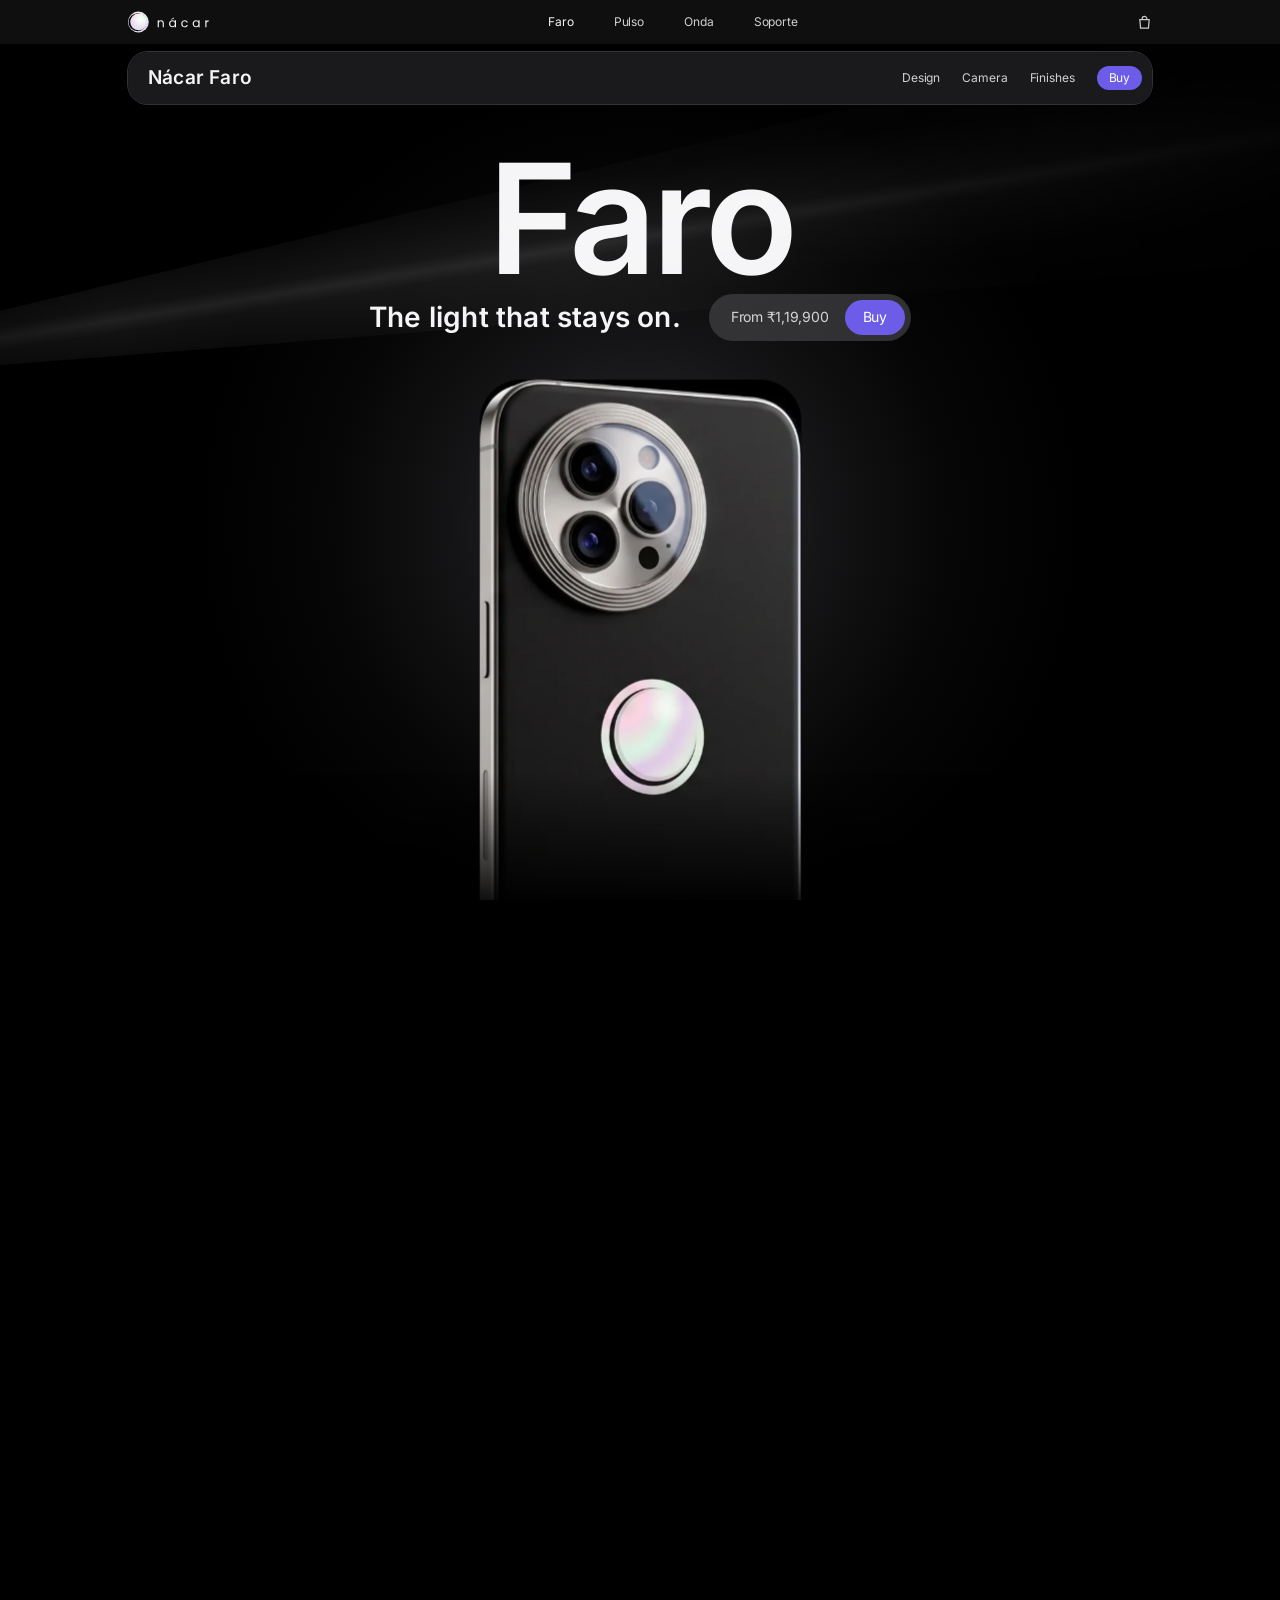
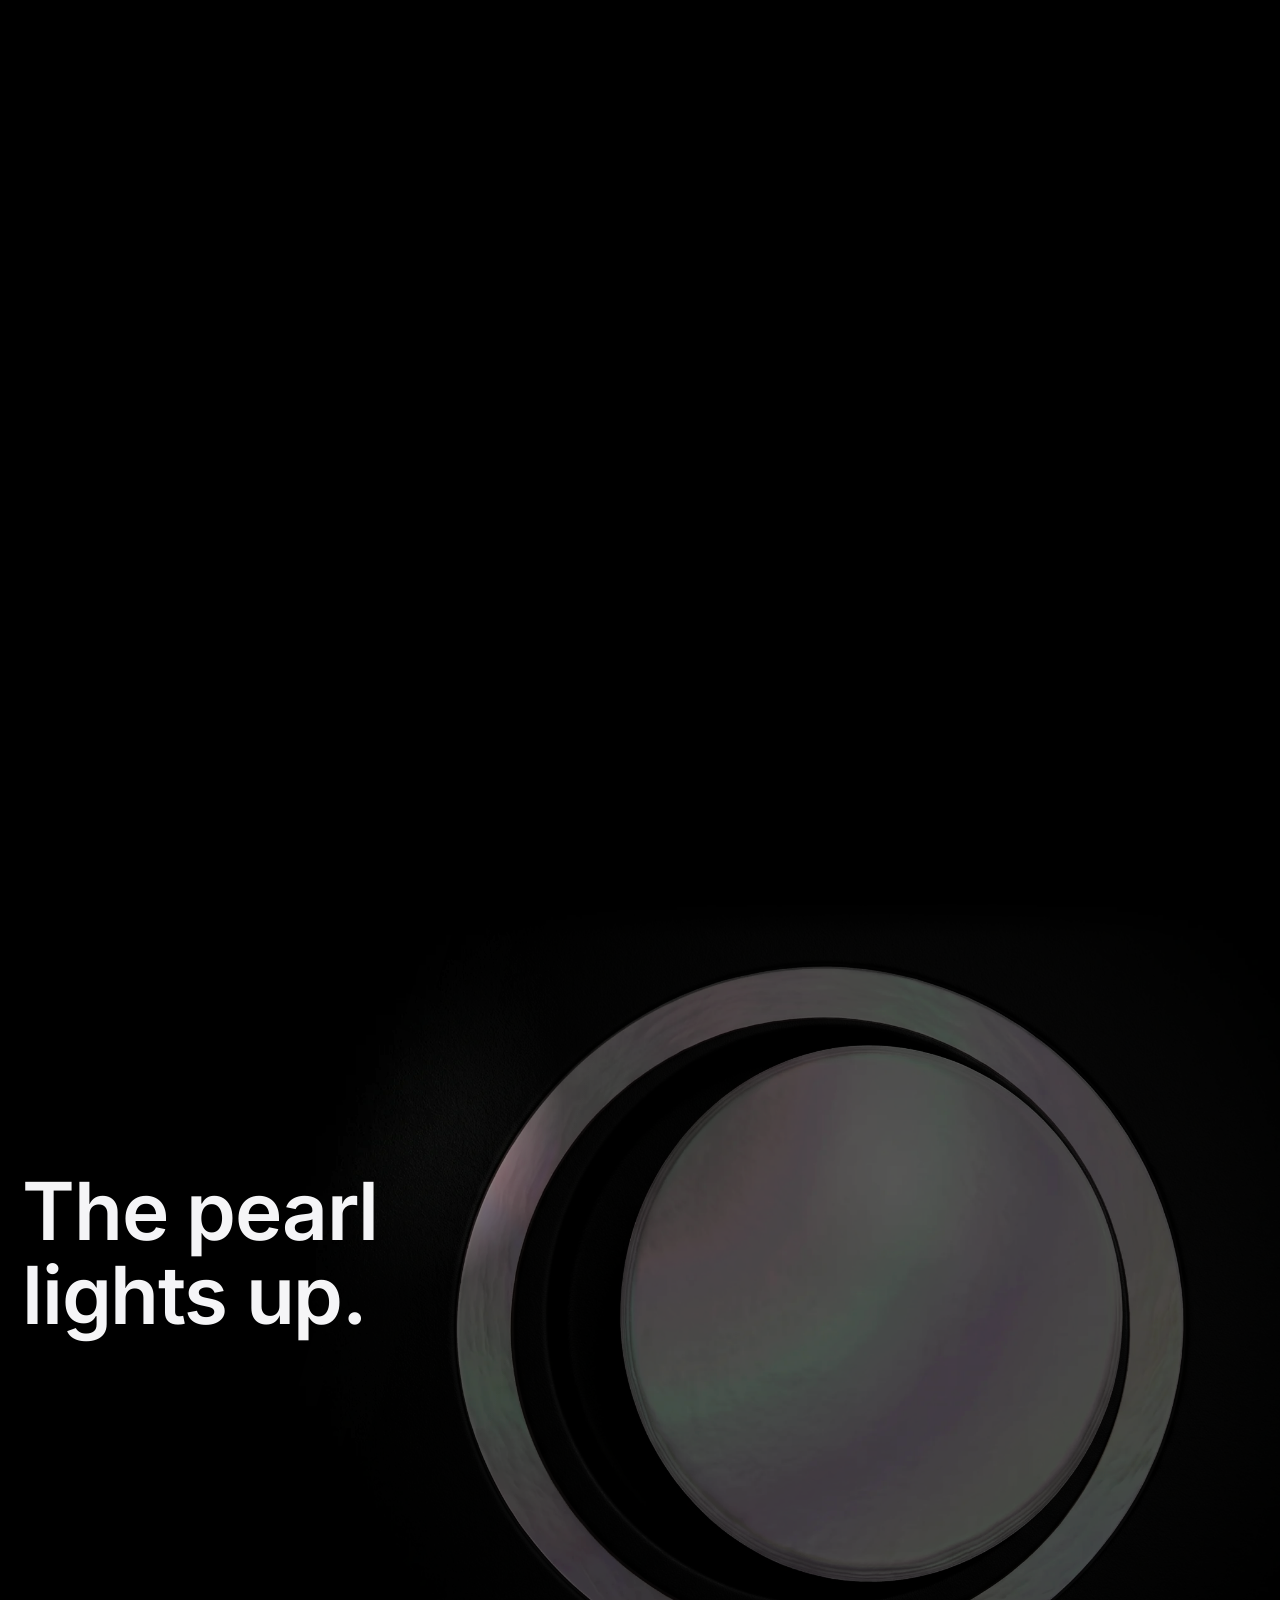
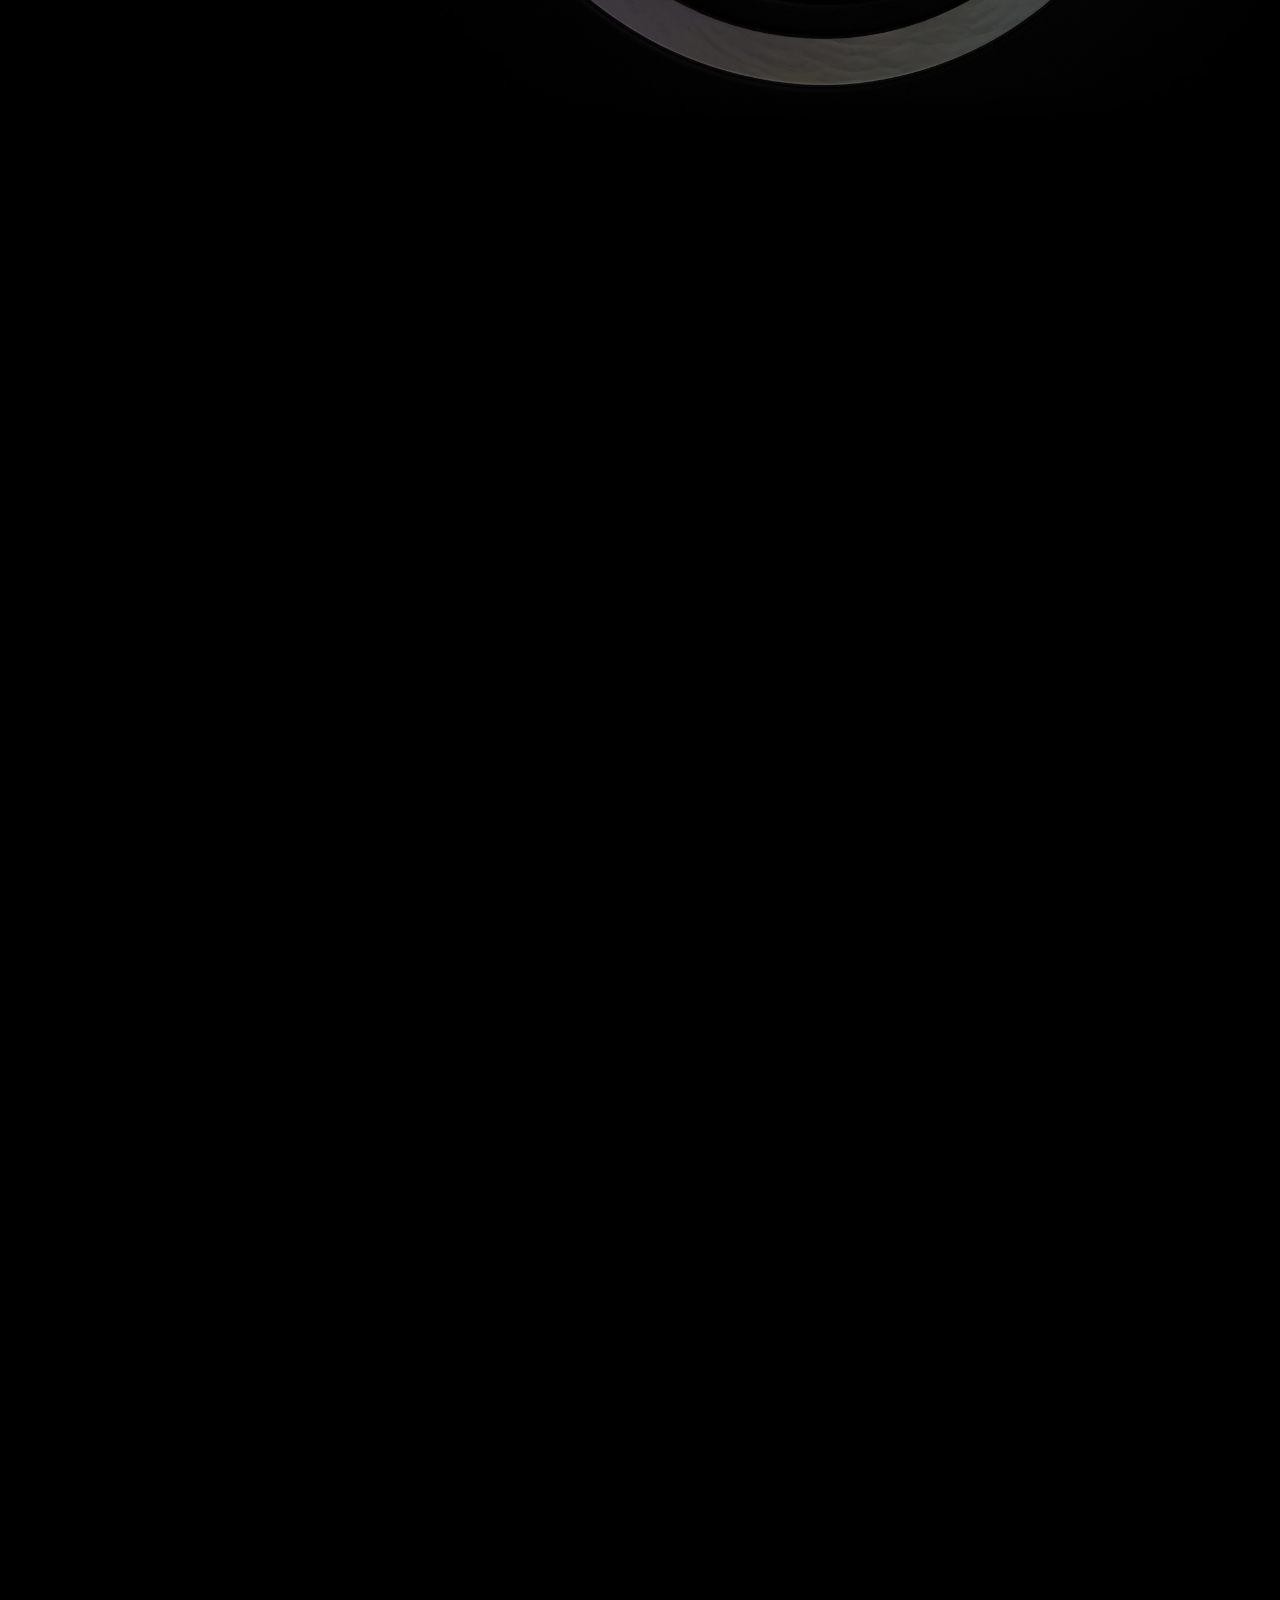
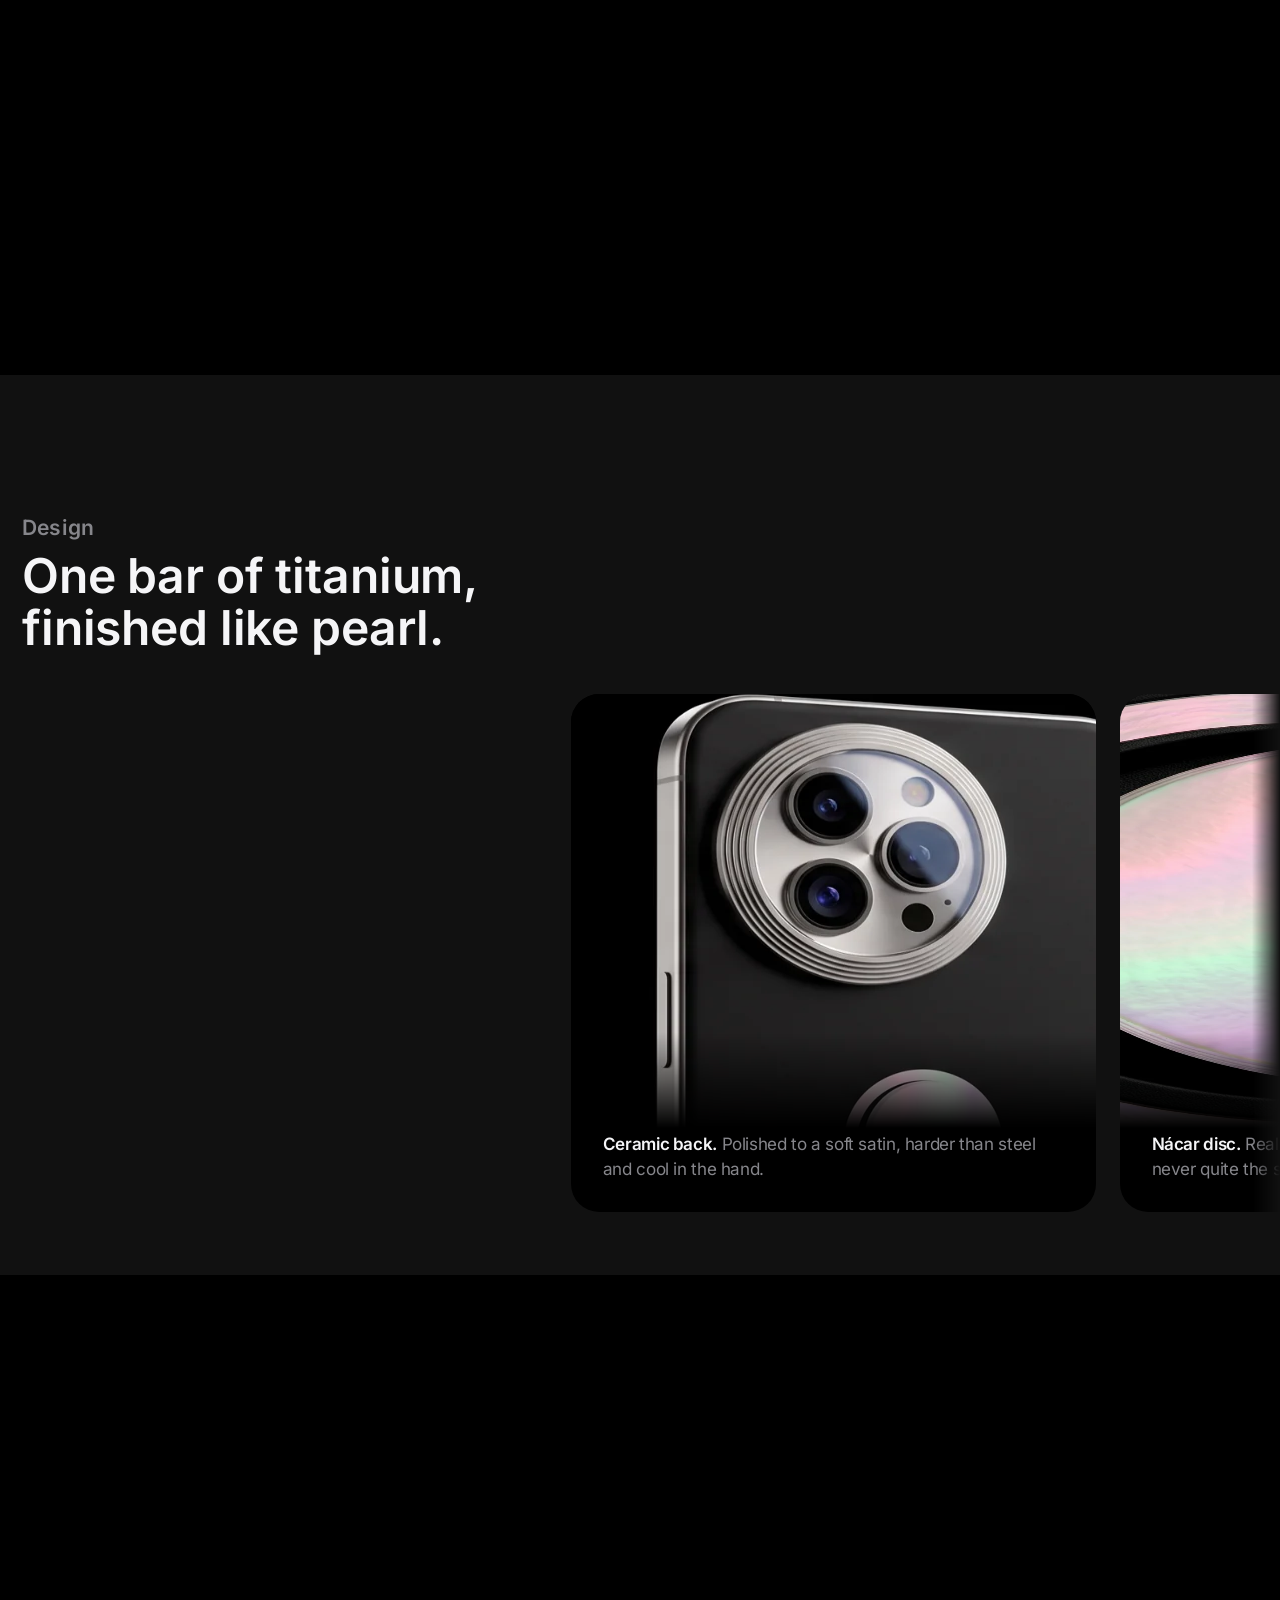
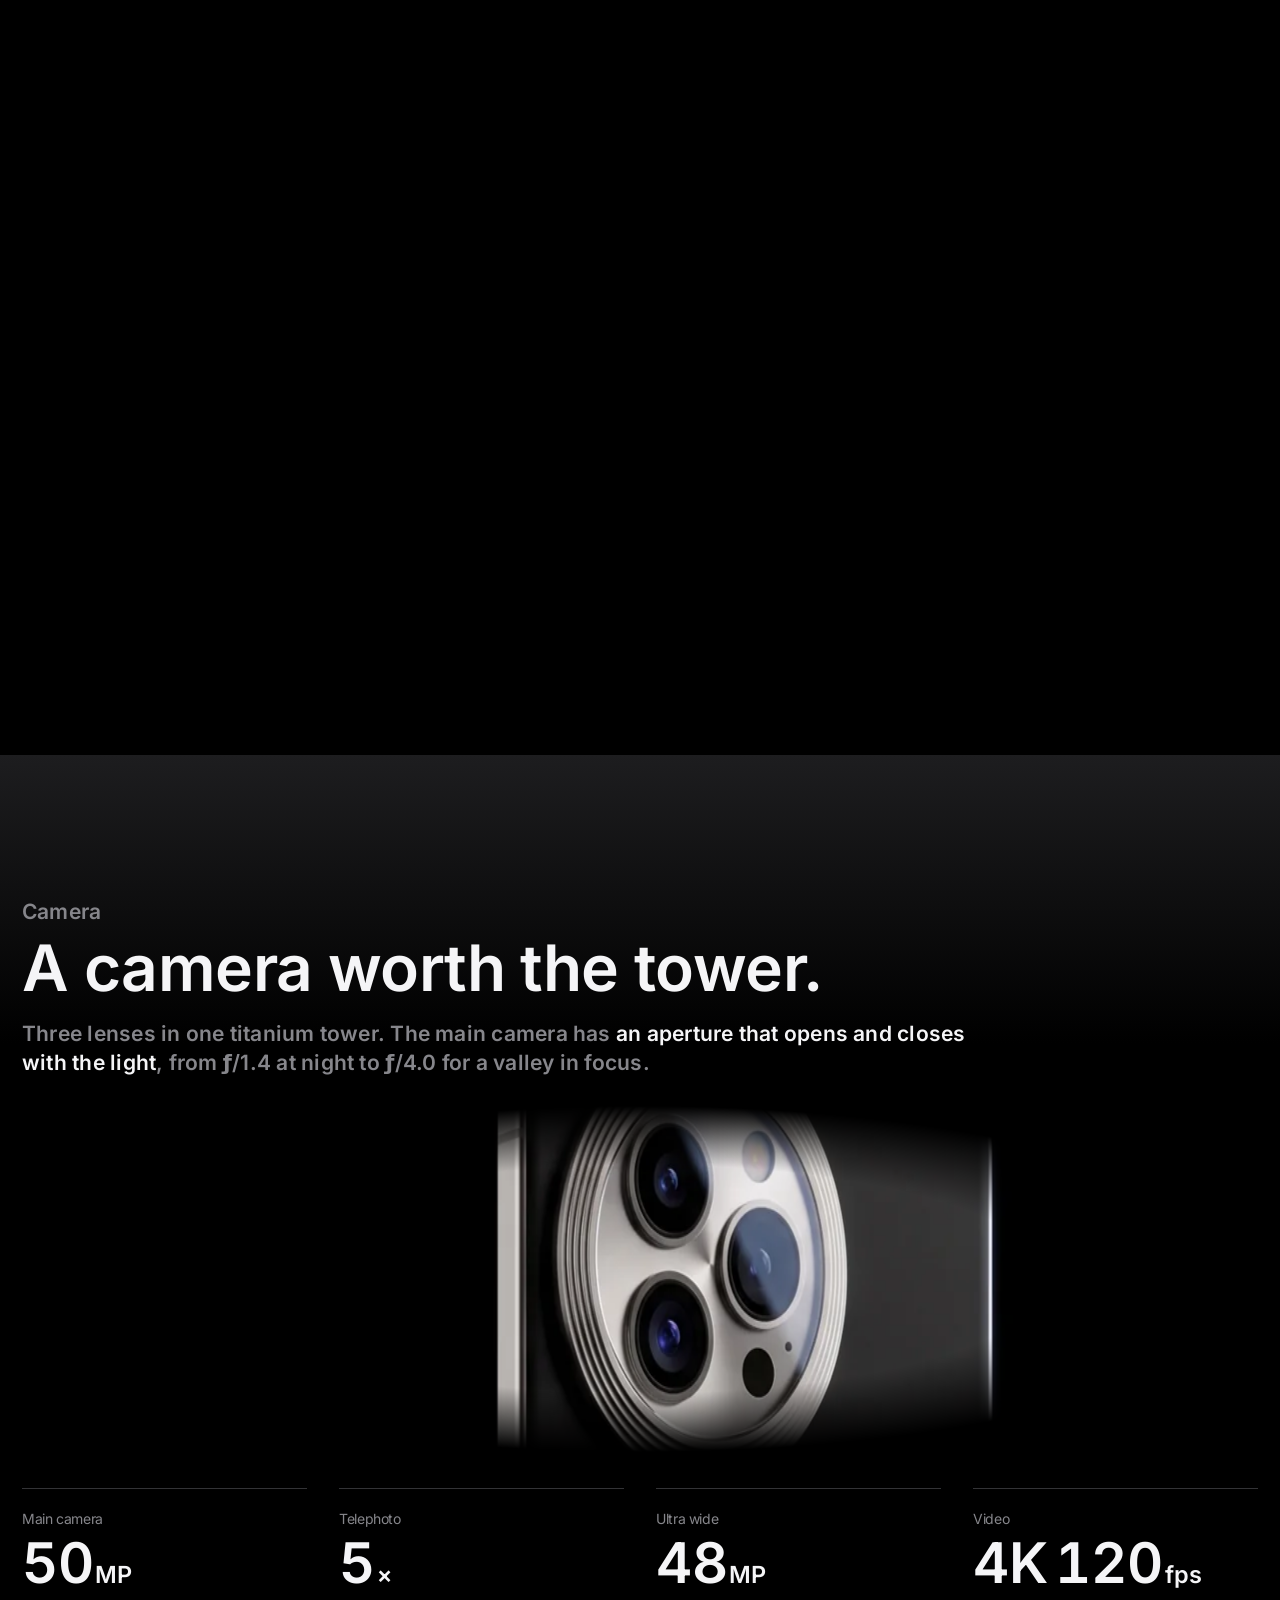
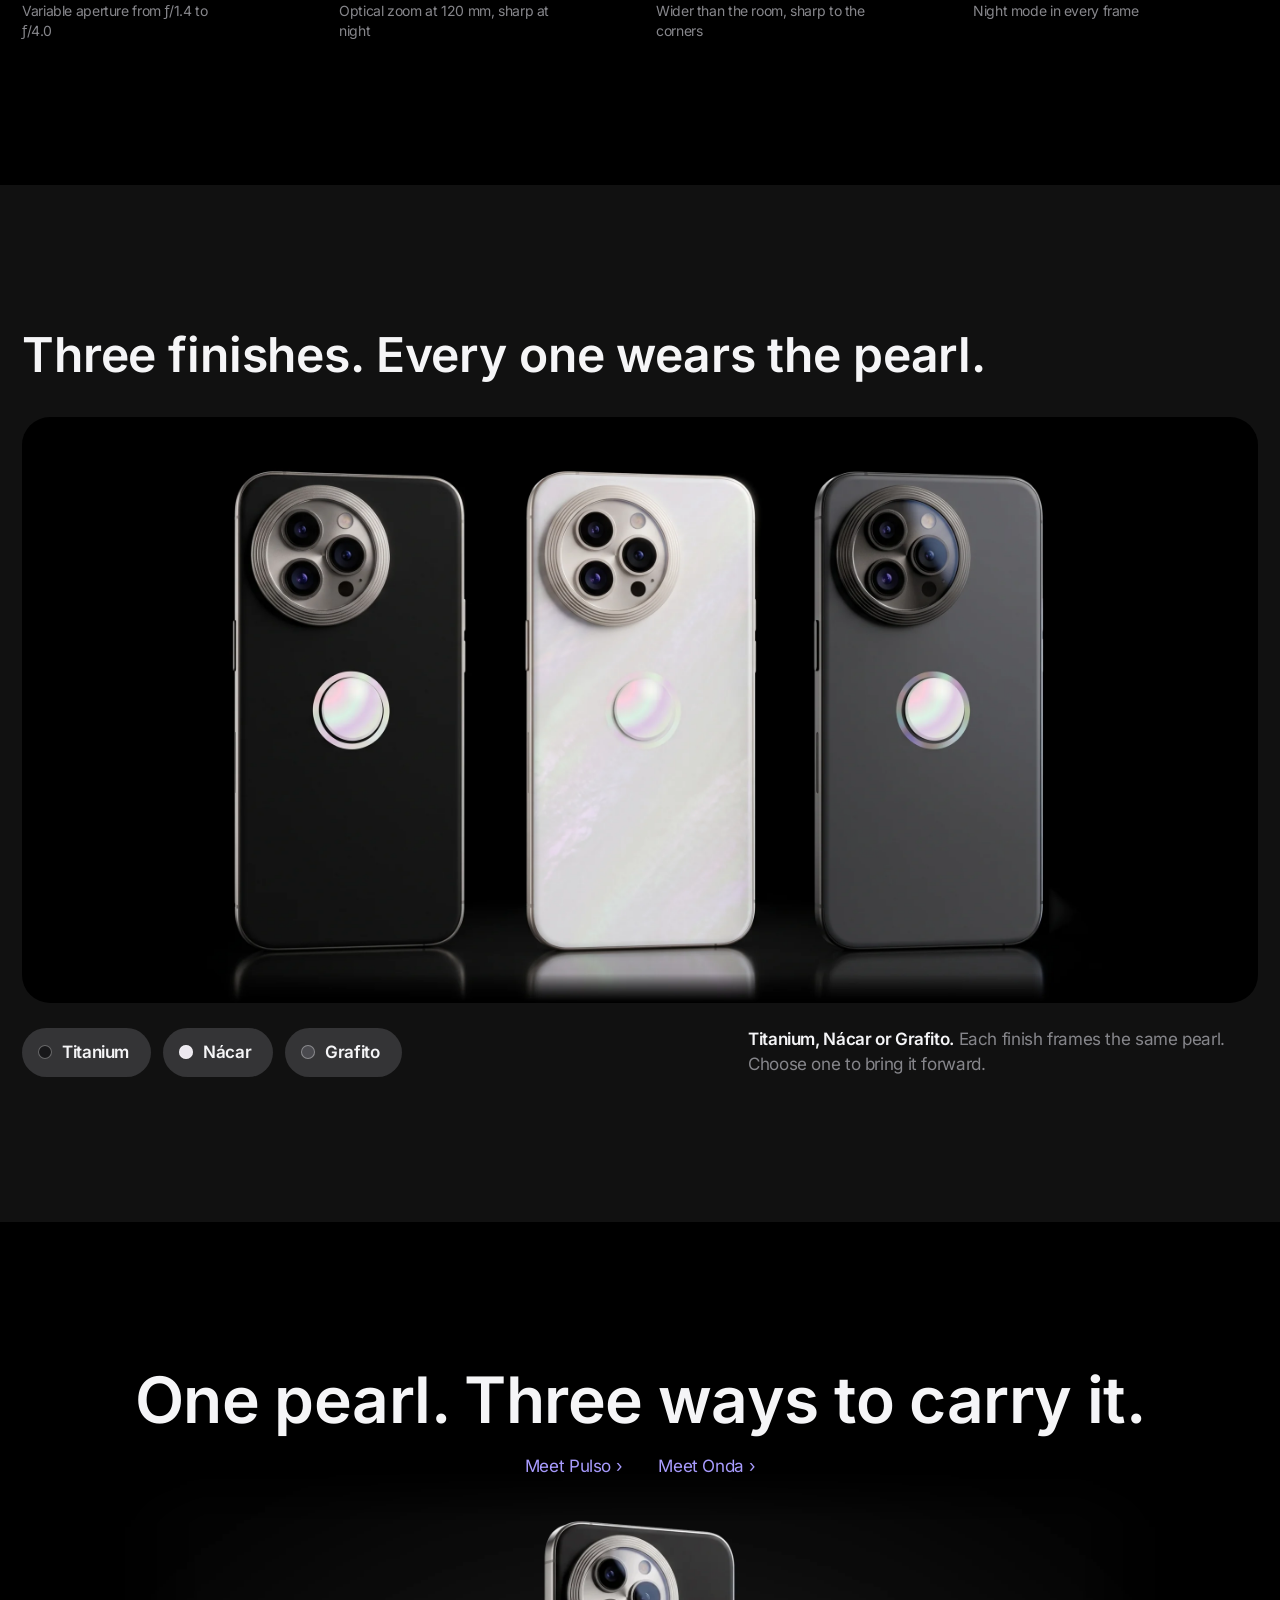
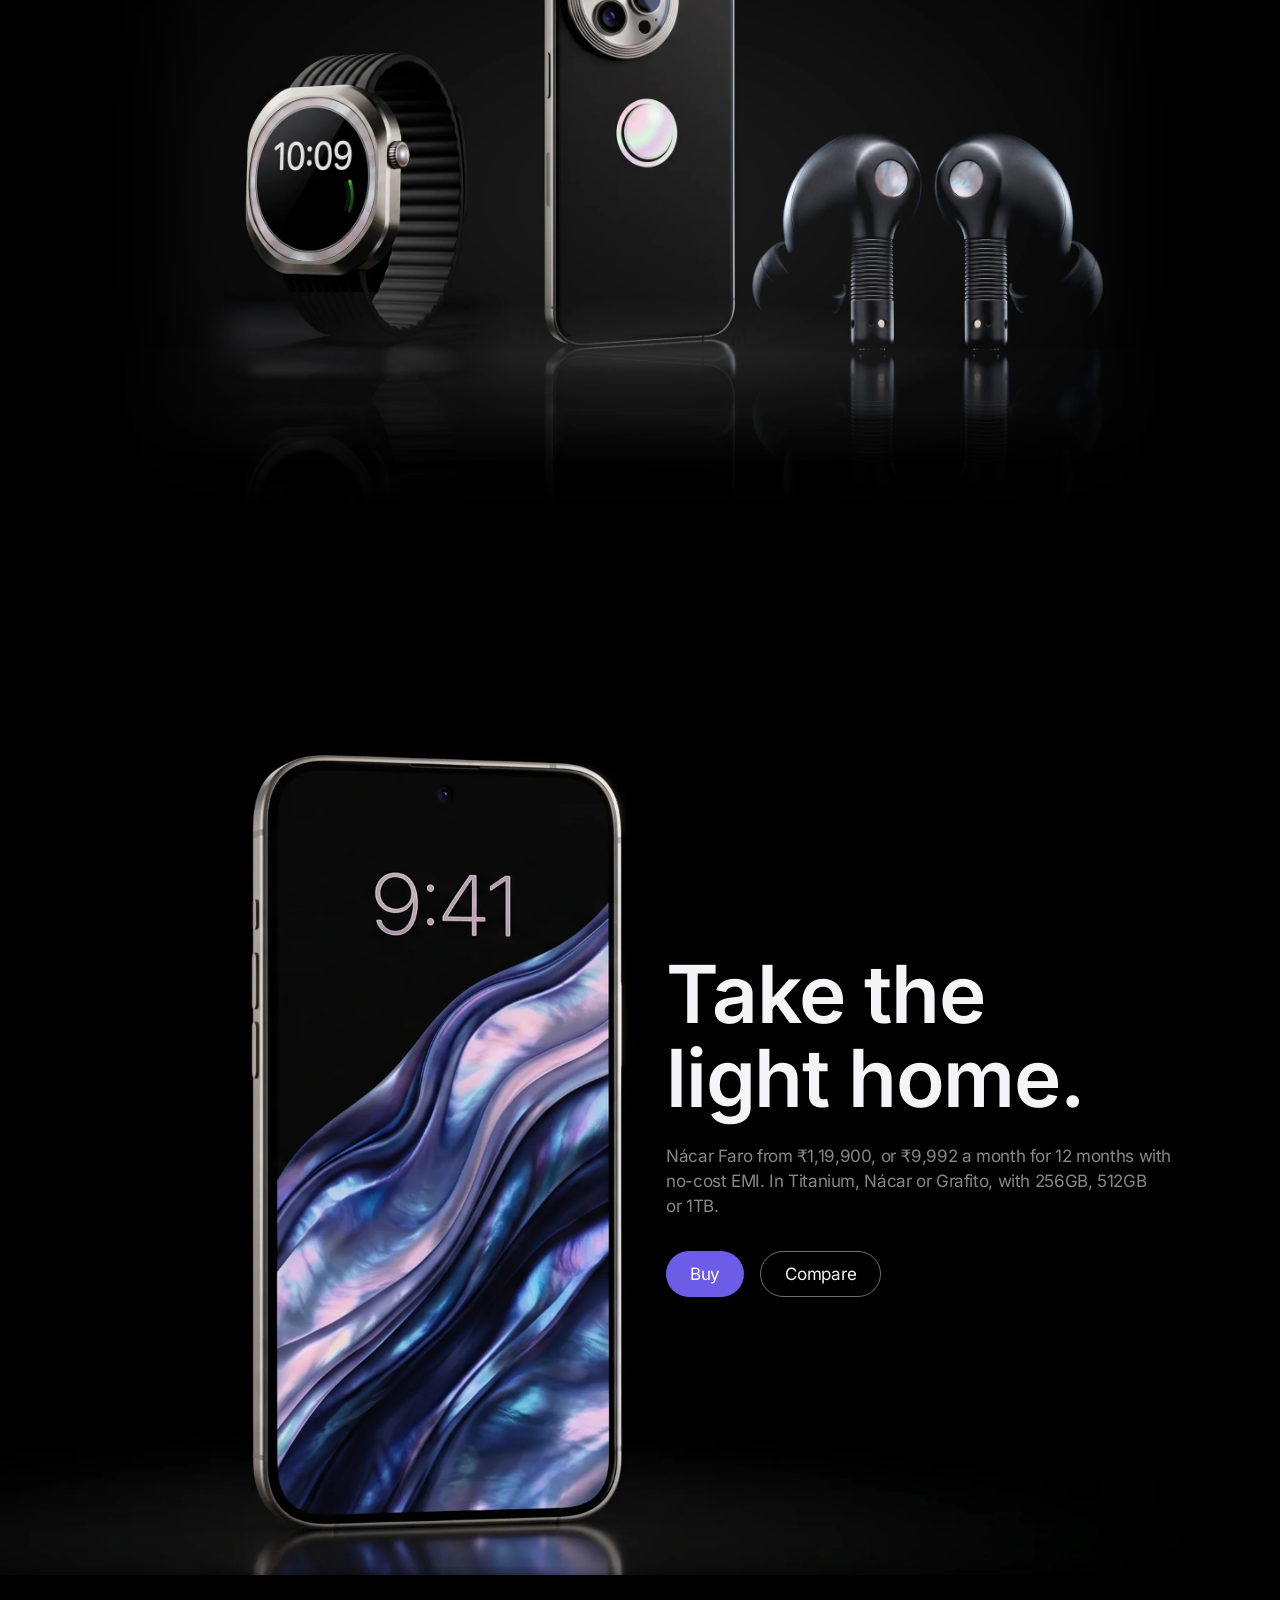
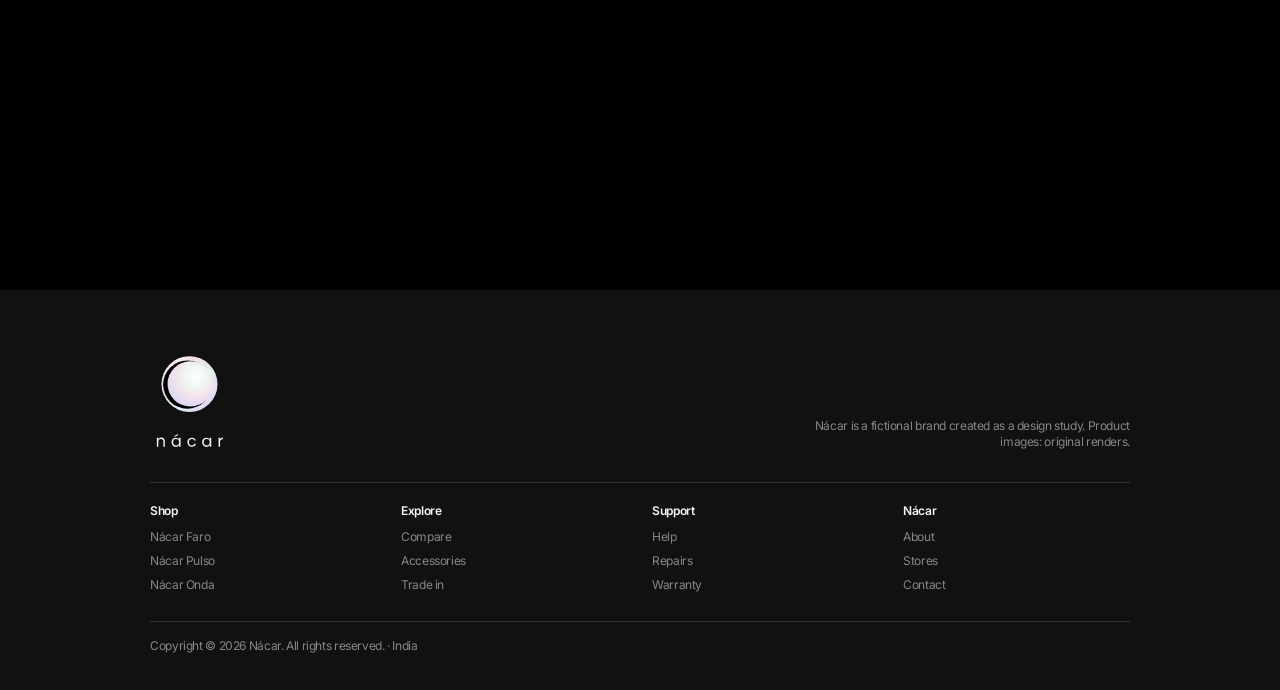
==== commit bb179861: "Add Compare, Buy and Support pages; phone turn, exploding bud, live watch faces - New pages: compare" ====
--- a/faro.html
+++ b/faro.html
@@ -4,74 +4,84 @@
 <meta charset="utf-8">
 <meta name="viewport" content="width=device-width, initial-scale=1, viewport-fit=cover">
 <title>Nácar Faro · The light that stays on.</title>
-<meta name="description" content="Nácar Faro. A titanium phone with a disc of real mother-of-pearl on its back, a 50MP variable-aperture camera and a 3,000-nit display. From ₹1,19,900.">
+<meta name="description" content="Nácar Faro: titanium, black ceramic and a disc of real mother-of-pearl, with a 50MP variable-aperture camera. From ₹1,19,900.">
+<meta name="theme-color" content="#000000">
+<meta property="og:type" content="website">
+<meta property="og:title" content="Nácar Faro · The light that stays on.">
+<meta property="og:description" content="Titanium, black ceramic and a disc of real mother-of-pearl, with a 50MP variable-aperture camera. From ₹1,19,900.">
+<meta property="og:image" content="assets/og-faro.jpg">
+<meta property="og:image:width" content="1200">
+<meta property="og:image:height" content="630">
+<meta name="twitter:card" content="summary_large_image">
+<meta name="twitter:title" content="Nácar Faro · The light that stays on.">
+<meta name="twitter:description" content="Titanium, black ceramic and a disc of real mother-of-pearl, with a 50MP variable-aperture camera. From ₹1,19,900.">
+<meta name="twitter:image" content="assets/og-faro.jpg">
 <link rel="icon" href="brand/favicon.svg" type="image/svg+xml">
+<link rel="apple-touch-icon" href="brand/apple-touch-icon.png">
 <link rel="preload" href="fonts/inter.woff2" as="font" type="font/woff2" crossorigin>
-<link rel="preload" href="assets/faro-back-cut.webp" as="image" media="(min-width: 735px)">
+<link rel="preload" href="assets/faro-turn-back.webp" as="image" media="(min-width: 735px)" fetchpriority="high">
+<link rel="preload" href="assets/faro-turn-back-m.webp" as="image" media="(max-width: 734px)" fetchpriority="high">
 <link rel="stylesheet" href="scrollcraft.css">
 <link rel="stylesheet" href="site.css">
 <style>
 /* ===================================================== faro.html only ==
    Every scroll-driven value reads a page variable (--p) that mirrors the
    engine's --sc-p, so html.rm can pin it to a still frame.               */
-/* Two-tier chrome on this page: the global bar stays on top and the product
-   capsule sticks just under it, so both are visible from scroll 0 onward.
+/* Two-tier chrome: the logo bar (44px, top 0) and the product capsule
+   (52px, top 52) are both always on screen, 92% opaque with the shared blur
+   from site.css. Faro positions them `fixed` rather than `sticky`: on this
+   page the two render identically (the logo bar is the first thing in the
+   document and the capsule already sits at 52px), but fixed chrome takes no
+   flow space, so the pinned hero starts at 0 and looks the same at scroll 0
+   as while pinned, and shoot.mjs grades copy that passes under the bars
+   against the page instead of against the bars.
    --chrome is the height every stage keeps clear at its top. */
 :root { --chrome: 104px; }
-.gnav { position: sticky; top: 0; }
-.lnav { top: 52px; }
+.gnav { position: fixed; top: 0; left: 0; right: 0; }
+.lnav { position: fixed; top: 52px; left: 0; right: 0; margin: 0 auto; }
 section[id] { scroll-margin-top: calc(var(--chrome) + 12px); }
+html { scroll-padding-top: calc(var(--chrome) + 12px); }  /* focused controls never land under the bars */
 .br-m { display: none; }
 @media (max-width: 734px) { .br-m { display: inline; } }
 
 /* ------------------------------------------------------------ 1 · HERO --
-   Four planes, back to front, at visibly different rates:
-     glow   (engine parallax -0.9  : ~90px, plus a slow swell)
-     word   (recedes in place: shrinks 6% from its top edge, dims a touch;
-             never moves toward the bars, always fully readable)
-     phone  (approaches: grows 0.94 -> 1.05 from its top edge, always
-             below the tagline block, bleeding off the bottom)
-     beam   (engine parallax -2.6 : ~260px, and sweeps 22deg)            */
-.hero { --p: var(--sc-p, 0); }
-.hero__stage { background: var(--obsidian); }
+   The hero is the opening of the TURN act: one pinned stage, one phone.
+   While the reader scrolls the first half-screen, the hero planes leave at
+   different rates, written by the TURN script as --s (px scrolled into the
+   act) and --hp (0..1):
+     glow   0.45x, fading          word + tagline block  1x (they scroll off
+     beam   1.5x, sweeping 22deg   like ordinary content)
+   and the phone itself (the 3D box) eases from its hero pose, larger and
+   bleeding off the bottom under the tagline, to centre stage (--hand),
+   where it turns. No second phone ever enters.                          */
+.hero {
+  --word-top: calc(var(--chrome) + 5svh);
+  --word-size: min(12vw, 17svh, 11rem);
+  --copy-top: calc(var(--word-top) + var(--word-size) * 0.95);
+  --s: 0; --hp: 0; --hand: 0;
+}
 .hero__glow-plane, .hero__beam-plane { position: absolute; inset: 0; pointer-events: none; }
-.hero__glow-plane { z-index: 1; }
+.hero__glow-plane { z-index: 1; transform: translateY(calc(var(--s) * -0.45px)); opacity: calc(1 - var(--hp) * 0.7); }
 .hero__glow {
   position: absolute; left: 50%; top: 58%;
   width: min(118vmin, 1100px); aspect-ratio: 1; translate: -50% -50%;
   border-radius: 50%;
   background: radial-gradient(closest-side,
     rgba(232, 228, 244, 0.20) 0%, rgba(226, 222, 240, 0.085) 42%, rgba(220, 216, 236, 0.025) 72%, transparent 100%);
-  transform: scale(calc(0.78 + var(--p) * 0.4));
-  opacity: calc(0.55 + var(--p) * 0.45);
-}
-.hero {
-  --word-top: calc(var(--chrome) + 5svh);
-  --word-size: min(12vw, 17svh, 11rem);
-  --copy-top: calc(var(--word-top) + var(--word-size) * 0.95);
-  --phone-top: calc(var(--copy-top) + 76px);
+  transform: scale(calc(0.85 + var(--hp) * 0.3));
 }
 .hero__word {
   position: absolute; z-index: 2; left: 0; right: 0; top: var(--word-top);
   text-align: center; color: var(--porcelain);
   font-size: var(--word-size); line-height: 0.92; font-weight: 600; letter-spacing: -0.035em;
-  transform-origin: 50% 0;
-  transform: scale(calc(1 - var(--p) * 0.06));
-  opacity: calc(1 - var(--p) * 0.15);
-}
-/* The image is 640x1260; the device silhouette starts 3.1% down it. */
-.hero__phone {
-  position: absolute; z-index: 3; left: 50%; top: 0;
-  height: 92svh; width: auto; max-width: none;
-  transform-origin: 50% 0;
-  transform: translate(-50%, calc(var(--phone-top) - 1svh)) scale(calc(0.94 + var(--p) * 0.11));
-}
-.hero__beam-plane { z-index: 4; mix-blend-mode: screen; }
+  transform: translateY(calc(var(--s) * -1px));
+}
+.hero__beam-plane { z-index: 4; mix-blend-mode: screen; transform: translateY(calc(var(--s) * -1.5px)); opacity: calc(1 - var(--hp)); }
 .hero__beam {
   position: absolute; left: -24vw; top: 26%;
   width: 150vw; height: 34svh;
   transform-origin: 0% 50%;
-  transform: rotate(calc(-9deg + var(--p) * 22deg));
+  transform: rotate(calc(-9deg + var(--hp) * 22deg));
   clip-path: polygon(0 49.2%, 100% 0, 100% 100%, 0 50.8%);
   background: linear-gradient(to bottom,
     transparent 0%, rgba(255, 255, 255, 0.018) 28%, rgba(255, 255, 255, 0.07) 46%,
@@ -79,63 +89,117 @@
   -webkit-mask-image: linear-gradient(to right, transparent 0%, #000 22%, #000 48%, transparent 92%);
           mask-image: linear-gradient(to right, transparent 0%, #000 22%, #000 48%, transparent 92%);
 }
-.hero__floor {
-  position: absolute; z-index: 5; left: 0; right: 0; bottom: 0; height: 12svh; pointer-events: none;
-  background: linear-gradient(to bottom, transparent, rgba(0,0,0,0.85));
+.hero__floor {             /* dissolves the phone where it bleeds off the stage in its hero pose */
+  position: absolute; z-index: 5; left: 0; right: 0; bottom: 0; height: 14svh; pointer-events: none;
+  background: linear-gradient(to bottom, transparent, rgba(0,0,0,0.9));
+  opacity: calc(1 - var(--hand));
 }
 /* Tagline and price/Buy are one block, centred under the word. */
 .hero__copy {
   position: absolute; z-index: 6; left: var(--edge); right: var(--edge); top: var(--copy-top);
   display: flex; align-items: center; justify-content: center; gap: 28px; flex-wrap: wrap;
-}
-@media (max-width: 734px) {
-  /* Phone portrait: word, then line + price, then the phone bleeding off the bottom. */
-  .hero { --word-top: calc(var(--chrome) + 2.5svh); --word-size: 28vw; --copy-top: calc(var(--word-top) + 28vw * 0.97); --phone-top: calc(var(--copy-top) + 118px); }
+  transform: translateY(calc(var(--s) * -1px));
+}
+@media (max-width: 734px) {
+  .hero { --word-top: calc(var(--chrome) + 2.5svh); --word-size: 28vw; --copy-top: calc(var(--word-top) + 28vw * 0.97); }
   .hero__copy { flex-direction: column; gap: 12px; text-align: center; }
-  .hero__phone { height: 70svh; }
   .hero__glow { top: 66%; }
   .hero__beam { top: 40%; height: 26svh; }
   .hero__floor { height: 10svh; }
 }
 
 /* ------------------------------------------------------------ 2 · TURN --
-   Quiet. A flow act that wipes the back of the phone into its front.     */
-.turn-head { padding-top: var(--pad-section); padding-bottom: 32px; }
-.turn-head .t-lede { max-width: 44em; margin-top: 20px; }
-.turn { position: relative; }
-.turn__fig { position: relative; height: min(calc(100svh - var(--chrome) - 230px), 58vw); min-height: 420px; overflow: hidden; }
-.turn { --in: 39; }          /* the wipe window: the phone's own column, in % of the figure */
-.turn__fig img { position: absolute; inset: 0; width: 100%; height: 100%; max-width: none; object-fit: contain; object-position: 50% 50%; }
-.turn__front { position: absolute; top: 0; bottom: 0; left: calc(var(--in) * 1%); right: calc(var(--in) * 1%); overflow: hidden; }
-.turn__front img {
-  left: calc(-100% * var(--in) / (100 - 2 * var(--in)));
-  width: calc(100% * 100 / (100 - 2 * var(--in)));
-}
-/* A seam of light rides the wipe edge (same smoothstep the engine uses). */
+   Anticipation. A pinned act in which the phone turns under the scroll:
+   back -> left edge -> front. The three renders are mounted as faces of
+   one CSS 3D box (tools/turn_assets.py makes the aligned faces), and page
+   JS writes --th (0..180deg) from the act's own visible life, so the box
+   really rotates in perspective: the back face foreshortens and darkens
+   as the edge swings in, the edge faces the reader at 90deg, and the front
+   arrives with its display coming up from 30% to full brightness.
+   Everything for this act lives in this block, the TURN markup and the
+   TURN script; nothing else on the page references it.                   */
 .turn {
-  --p: var(--sc-p, 0);
-  --t: clamp(0, calc((var(--p) - 0.17) / 0.22), 1);
-  --e: calc(var(--t) * var(--t) * (3 - 2 * var(--t)));
-}
-.turn__edge {
-  position: absolute; top: 6%; bottom: 10%; left: calc((var(--in) + var(--e) * (100 - 2 * var(--in))) * 1%); width: 2px; margin-left: -1px;
-  background: linear-gradient(to bottom, transparent, rgba(255,255,255,0.75) 30%, rgba(255,255,255,0.75) 70%, transparent);
-  opacity: clamp(0, calc(min(var(--t), 1 - var(--t)) * 10), 1);
-  pointer-events: none;
-}
-.turn__edge::after {
-  content: ""; position: absolute; inset: 0 -40px; 
-  background: radial-gradient(closest-side, rgba(235,232,246,0.16), transparent);
-}
-html.rm .turn__edge { display: none; }
-.turn__cap {
-  position: absolute; z-index: 2; left: var(--edge); bottom: 28px; color: var(--ash);
-}
-@media (max-width: 734px) {
-  .turn-head { padding-bottom: 24px; }
-  .turn { --in: 24; }
-  .turn__fig { height: 118vw; }
-  .turn__fig img { object-fit: cover; }
+  --fh: 64svh;                        /* face height */
+  --fw: calc(var(--fh) * 0.4593);     /* 496 / 1080 */
+  --ft: calc(var(--fh) * 0.0731);     /*  79 / 1080: the titanium edge */
+  --cy: calc(var(--chrome) + (100svh - var(--chrome)) * 0.5);
+  --th: 0deg; --copy: 0; --shift: 0;
+}
+.turn__stage { background: var(--obsidian); }
+.turn__scene {
+  position: absolute; inset: 0; z-index: 3; pointer-events: none;
+  --cx: calc(50vw + var(--shift) * 14vw);
+  perspective: calc(var(--fh) * 3.2);
+  perspective-origin: var(--cx) var(--cy);
+}
+.turn__box {
+  position: absolute; width: var(--fw); height: var(--fh);
+  left: calc(var(--cx) - var(--fw) / 2); top: calc(var(--cy) - var(--fh) / 2);
+  transform-style: preserve-3d;
+  transform: translateY(var(--ty, 0px)) scale(var(--sc, 1)) rotateY(var(--th));
+}
+.turn__face {
+  position: absolute; top: 0; left: 0; width: var(--fw); height: var(--fh);
+  background: center / 100% 100% no-repeat;
+  -webkit-backface-visibility: hidden; backface-visibility: hidden;
+}
+.turn__face::after {                  /* light falloff across a turned face */
+  content: ""; position: absolute; inset: 0;
+  -webkit-mask: var(--img) center / 100% 100% no-repeat; mask: var(--img) center / 100% 100% no-repeat;
+  background: linear-gradient(var(--dir, 90deg), rgba(0,0,0,0) 0%, rgba(0,0,0,0.55) 55%, rgba(0,0,0,0.92) 100%);
+  opacity: var(--fall, 0);
+}
+.turn__face--back  { --img: url("assets/faro-turn-back.webp");  background-image: var(--img);
+  transform: translateZ(calc(var(--ft) / 2)); filter: brightness(var(--bb, 1)); }
+.turn__face--front { --img: url("assets/faro-turn-front.webp"); background-image: var(--img); --dir: 270deg;
+  transform: rotateY(180deg) translateZ(calc(var(--ft) / 2)); filter: brightness(var(--fb, 0.3)); }
+.turn__face--edge  { --img: url("assets/faro-turn-side.webp");  background-image: var(--img);
+  width: var(--ft); left: calc(var(--fw) / 2 - var(--ft) / 2);
+  transform: rotateY(-90deg) translateZ(calc(var(--fw) / 2)); filter: brightness(var(--eb, 0.5)); }
+/* a specular band that crosses the back as it swings away */
+.turn__glint {
+  position: absolute; inset: 0; overflow: hidden; pointer-events: none;
+  -webkit-mask: var(--img) center / 100% 100% no-repeat; mask: var(--img) center / 100% 100% no-repeat;
+  mix-blend-mode: screen; opacity: var(--ga, 0);
+}
+.turn__glint::before {
+  content: ""; position: absolute; top: -10%; bottom: -10%; width: 40%; left: -40%;
+  transform: translateX(calc(var(--gx, 0) * 350%)) skewX(-12deg);
+  background: linear-gradient(90deg, transparent, rgba(255,255,255,0.28) 50%, transparent);
+}
+.turn__floor {
+  position: absolute; z-index: 0; left: var(--cx); top: calc(var(--cy) + var(--fh) * 0.5 - 2px);
+  width: calc(var(--pw, var(--fw)) * 2.2); height: 60px; translate: -50% -50%; opacity: var(--hand, 1);
+  background: radial-gradient(closest-side, rgba(236, 233, 246, 0.14), rgba(236, 233, 246, 0.04) 60%, transparent);
+}
+.turn__copy {
+  position: absolute; z-index: 6; left: var(--edge); top: 0; bottom: 0;
+  width: min(580px, 40vw);
+  display: flex; flex-direction: column; justify-content: center; gap: 22px;
+  opacity: var(--copy); transform: translateY(calc((1 - var(--copy)) * 18px));
+}
+.turn__copy .t-lede { max-width: 26em; }
+@media (max-width: 734px) {
+  .turn { --fh: 50svh; --cy: calc(var(--chrome) + 16px + var(--fh) / 2); }
+  .turn__scene { --cx: 50vw; }
+  .turn__copy { left: var(--edge); right: var(--edge); width: auto; top: auto; bottom: 5svh; justify-content: flex-end; gap: 14px; }
+  .turn__face--back  { --img: url("assets/faro-turn-back-m.webp"); }
+  .turn__face--front { --img: url("assets/faro-turn-front-m.webp"); }
+  .turn__face--edge  { --img: url("assets/faro-turn-side-m.webp"); }
+}
+html.rm .turn__stage { position: relative; height: 100svh; overflow: clip; }
+/* Motion off: the stage holds the hero pose; the arrival (front view and
+   display copy) is drawn as a still block under it. */
+.turn__rm { display: none; }
+html.rm .turn__copy { display: none; }
+html.rm .turn__rm {
+  display: grid; grid-template-columns: minmax(0, 1fr) auto; align-items: center; gap: 48px;
+  width: min(var(--w-media), 100% - 44px); margin: 0 auto; padding-block: 72px 24px;
+}
+html.rm .turn__rm img { width: auto; height: min(64svh, 560px); }
+@media (max-width: 734px) {
+  html.rm .turn__rm { grid-template-columns: 1fr; justify-items: center; text-align: left; }
+  html.rm .turn__rm img { height: 50svh; }
 }
 
 /* ------------------------------------------------------------ 3 · PEAK --
@@ -220,7 +284,15 @@
 .mat__head { padding: calc(var(--chrome) + 4svh) var(--edge) 0; flex: none; }
 .mat__head .t-label { margin-bottom: 10px; }
 .mat__head .t-headline { max-width: 16em; }
-.mat__track { flex: 1; min-height: 0; display: flex; }
+.mat__track {
+  flex: 1; min-height: 0; display: flex;
+  /* the rail's viewport: cards entering or leaving dissolve instead of being
+     cut by the screen edge. The fade lives in the page gutter, so a card at
+     rest on the content column is never touched by it. */
+  --fade: max(var(--edge), 28px);
+  -webkit-mask-image: linear-gradient(to right, transparent 0, #000 var(--fade), #000 calc(100% - var(--fade)), transparent 100%);
+          mask-image: linear-gradient(to right, transparent 0, #000 var(--fade), #000 calc(100% - var(--fade)), transparent 100%);
+}
 /* extra travel on wide screens so the first card fully leaves as the last lands */
 .mat__tail { flex: 0 0 96px; }
 .mat__rail {
@@ -358,6 +430,17 @@
   .buy__copy { left: var(--edge); top: auto; bottom: 6svh; gap: 18px; }
 }
 
+/* ------------------------------------------------ PHONE LENGTH (<734px) --
+   Tighter section air and slightly smaller media on phones (with the shorter
+   pins set in the page script) keep the page near 11 screens at 390x844. */
+@media (max-width: 734px) {
+  .cam { padding-block: 72px; }
+  .cam__visual { height: 82vw; }
+  .fin.section { padding-block: 72px; }
+  .fin__tile { height: 100vw; min-height: 0; }
+  .fam { padding-block: 72px 24px; }
+}
+
 /* --------------------------------------------------- MOTION OFF (html.rm) --
    site.js has already turned the pinned acts into flow. Draw each stage
    as one still, complete frame.                                          */
@@ -374,72 +457,76 @@
 html.rm .mat__card { height: 600px; }
 html.rm .mat__tail { display: none; }
 html.rm .mat__card, html.rm .mat__cap { opacity: 1; }
+html.rm .mat__track { -webkit-mask-image: none; mask-image: none; }
 @media (max-width: 734px) {
   html.rm .mat__rail { grid-template-columns: 1fr; }
   html.rm .mat__card { height: 540px; }
 }
 </style>
 </head>
-<body>
+<body data-nacar-manual>
+<a class="skip-link" href="#main">Skip to content</a>
+
 
 <nav class="gnav" aria-label="Global"><div class="gnav__in">
   <a class="gnav__logo" href="index.html"><img src="brand/nacar-logo-horizontal.svg" alt="nácar" width="81" height="22"></a>
   <div class="gnav__links">
-    <a href="faro.html" aria-current="page">Faro</a><a href="pulso.html">Pulso</a><a href="onda.html">Onda</a><a href="#">Soporte</a>
+    <a href="faro.html" aria-current="page">Faro</a><a href="pulso.html">Pulso</a><a href="onda.html">Onda</a><a href="support.html">Soporte</a>
   </div>
-  <a class="gnav__bag" href="#" aria-label="Bag"><svg viewBox="0 0 16 16" aria-hidden="true"><path d="M3 5h10l-.8 9H3.8z"/><path d="M5.5 5V4a2.5 2.5 0 015 0v1"/></svg></a>
+  <a class="gnav__bag" href="buy.html" aria-label="Bag"><svg viewBox="0 0 16 16" aria-hidden="true"><path d="M3 5h10l-.8 9H3.8z"/><path d="M5.5 5V4a2.5 2.5 0 015 0v1"/></svg></a>
 </div></nav>
 
 <nav class="lnav lnav--overlay" aria-label="Nácar Faro">
   <span class="lnav__name">Nácar Faro</span>
   <div class="lnav__right">
     <a href="#design">Design</a><a class="lnav__opt" href="#camera">Camera</a><a class="lnav__opt" href="#finishes">Finishes</a>
-    <a class="pill pill-buy pill-sm" href="#buy">Buy</a>
+    <a class="pill pill-buy pill-sm" href="buy.html#faro">Buy</a>
   </div>
 </nav>
 
-<main>
-
-  <!-- 1 · HERO · stillness. pin + layered parallax planes -->
-  <section class="hero" id="top" data-sc-act="pin" data-sc-span="1.9">
-    <div data-sc-stage class="hero__stage">
-      <div class="hero__glow-plane" data-sc-parallax="-0.9" aria-hidden="true"><div class="hero__glow"></div></div>
+<main id="main" tabindex="-1">
+
+  <!-- 1+2 · HERO → TURN · stillness, then anticipation. ONE pinned stage,
+       one phone: the hero planes scroll away at different rates while the
+       phone eases to centre, then it turns back -> edge -> front and the
+       display copy arrives with the front.
+       Self-contained: the markup between TURN BEGIN and TURN END, the
+       "2 · TURN" CSS block and the TURN script. -->
+  <!-- TURN BEGIN -->
+  <section class="turn hero" id="display" data-sc-act="pin" data-sc-span="2.75">
+    <div data-sc-stage class="turn__stage">
+      <div class="hero__glow-plane" aria-hidden="true"><div class="hero__glow"></div></div>
       <h1 class="hero__word"><span class="sr-only">Nácar </span>Faro</h1>
-      <picture>
-        <source media="(max-width: 734px)" srcset="assets/faro-back-cut-m.webp">
-        <img class="hero__phone" src="assets/faro-back-cut.webp" width="640" height="1260"
-             alt="Nácar Faro from the back: a round titanium camera tower and a mother-of-pearl disc set into black ceramic">
-      </picture>
-      <div class="hero__beam-plane" data-sc-parallax="-2.6" aria-hidden="true"><div class="hero__beam"></div></div>
+      <div class="turn__scene">
+        <div class="turn__floor" aria-hidden="true"></div>
+        <div class="turn__box" role="img"
+             aria-label="Faro turning in the light: the black ceramic back with its camera tower and pearl, the titanium edge, then the front, its display showing a mother-of-pearl wallpaper at 9:41">
+          <div class="turn__face turn__face--back"><div class="turn__glint"></div></div>
+          <div class="turn__face turn__face--edge"></div>
+          <div class="turn__face turn__face--front"></div>
+        </div>
+      </div>
+      <div class="hero__beam-plane" aria-hidden="true"><div class="hero__beam"></div></div>
       <div class="hero__floor" aria-hidden="true"></div>
       <div class="hero__copy">
         <p class="t-subtitle">The light that stays on.</p>
-        <p class="price-capsule">From ₹1,19,900 <a class="pill pill-buy" href="#buy">Buy</a></p>
-      </div>
+        <p class="price-capsule">From ₹1,19,900 <a class="pill pill-buy" href="buy.html#faro">Buy</a></p>
+      </div>
+      <div class="turn__copy">
+        <h2 class="t-hero">Brilliant at noon.<br class="br-d"> Quiet at midnight.</h2>
+        <p class="t-lede">The 6.7-inch display reaches <strong>3,000 nits in midday sun</strong>, then settles to a soft glow after dark, so the screen never outshines the room.</p>
+      </div>
+    </div>
+    <div class="turn__rm">
+      <div class="sc-stack">
+        <h2 class="t-hero">Brilliant at noon.<br class="br-d"> Quiet at midnight.</h2>
+        <p class="t-lede">The 6.7-inch display reaches <strong>3,000 nits in midday sun</strong>, then settles to a soft glow after dark, so the screen never outshines the room.</p>
+      </div>
+      <picture><source media="(max-width: 734px)" srcset="assets/faro-turn-front-m.webp">
+      <img src="assets/faro-turn-front.webp" width="496" height="1080" loading="lazy" decoding="async" alt="Faro from the front, its display showing a mother-of-pearl wallpaper at 9:41"></picture>
     </div>
   </section>
-
-  <!-- 2 · TURN · anticipation. flow + reveal wipe, back into front -->
-  <div class="wrap-wide turn-head" data-sc-in data-sc-stagger="70">
-    <h2 class="t-hero">Brilliant at noon. Quiet at midnight.</h2>
-    <p class="t-lede">The 6.7-inch display reaches <strong>3,000 nits in midday sun</strong>, then settles to a soft glow after dark, so the screen never outshines the room.</p>
-  </div>
-  <section class="turn" id="display" data-sc-act="flow">
-    <figure class="turn__fig">
-      <picture>
-        <source media="(max-width: 734px)" srcset="assets/faro-back-m.webp">
-        <img src="assets/faro-back.webp" width="2400" height="1340" alt="" loading="lazy">
-      </picture>
-      <div class="turn__front" data-sc-reveal="left" data-sc-reveal-at="0.17 0.39">
-        <picture>
-          <source media="(max-width: 734px)" srcset="assets/faro-front-m.webp">
-          <img src="assets/faro-front.webp" width="2400" height="1340" loading="lazy"
-               alt="Faro from the front, its display showing a mother-of-pearl wallpaper and the time, 9:41">
-        </picture>
-      </div>
-      <div class="turn__edge" aria-hidden="true"></div>
-    </figure>
-  </section>
+  <!-- TURN END -->
 
   <!-- 3 · PEAK · awe. pin, the longest span on the page. Scroll is the light. -->
   <section class="peak" id="pearl" data-sc-act="pin" data-sc-span="3">
@@ -447,12 +534,12 @@
       <div class="peak__plate">
         <picture>
           <source media="(max-width: 734px)" srcset="assets/faro-pearl-unlit-m.webp">
-          <img class="peak__unlit" src="assets/faro-pearl-unlit.webp" width="2400" height="1340" alt="">
+          <img class="peak__unlit" src="assets/faro-pearl-unlit.webp" width="2400" height="1340" alt="" loading="lazy" decoding="async">
         </picture>
         <picture>
           <source media="(max-width: 734px)" srcset="assets/faro-pearl-lit-m.webp">
           <img class="peak__lit" src="assets/faro-pearl-lit.webp" width="2400" height="1340"
-               alt="Close up of the mother-of-pearl disc on the back of Faro, lit and shifting from rose to green to violet">
+               alt="Close up of the mother-of-pearl disc on the back of Faro, lit and shifting from rose to green to violet" loading="lazy" decoding="async">
         </picture>
         <div class="peak__sheen" aria-hidden="true"></div>
       </div>
@@ -475,20 +562,20 @@
         <article class="mat__card tile">
           <div class="mat__media m-ti">
             <picture><source media="(max-width: 734px)" srcset="assets/faro-side-m.webp">
-            <img src="assets/faro-side.webp" width="2400" height="1340" alt="Faro edge on, its brushed titanium frame and side buttons" loading="lazy"></picture>
+            <img src="assets/faro-side.webp" width="2400" height="1340" alt="Faro edge on, its brushed titanium frame and side buttons" loading="lazy" decoding="async"></picture>
           </div>
           <p class="mat__cap"><strong>Titanium frame.</strong> Milled from one billet of grade 5 titanium. At 199 grams, the lightest Faro yet.</p>
         </article>
         <article class="mat__card tile">
           <div class="mat__media m-ce">
-            <img src="assets/faro-back.webp" width="2400" height="1340" alt="The camera tower rising from Faro's black ceramic back" loading="lazy">
+            <img src="assets/faro-back.webp" width="2400" height="1340" alt="The camera tower rising from Faro's black ceramic back" loading="lazy" decoding="async">
           </div>
           <p class="mat__cap"><strong>Ceramic back.</strong> Polished to a soft satin, harder than steel and cool in the hand.</p>
         </article>
         <article class="mat__card tile">
           <div class="mat__media m-na">
             <picture><source media="(max-width: 734px)" srcset="assets/faro-pearl-lit-m.webp">
-            <img src="assets/faro-pearl-lit.webp" width="2400" height="1340" alt="The mother-of-pearl disc, lit" loading="lazy"></picture>
+            <img src="assets/faro-pearl-lit.webp" width="2400" height="1340" alt="The mother-of-pearl disc, lit" loading="lazy" decoding="async"></picture>
           </div>
           <p class="mat__cap"><strong>Nácar disc.</strong> Real mother-of-pearl under sapphire crystal, never quite the same colour twice.</p>
         </article>
@@ -507,7 +594,7 @@
     </div>
     <figure class="wrap-wide cam__visual">
       <img src="assets/faro-back.webp" width="2400" height="1340" loading="lazy"
-           alt="Close up of Faro's round titanium camera tower: three lenses, a flash and a sensor ringed by machined grooves">
+           alt="Close up of Faro's round titanium camera tower: three lenses, a flash and a sensor ringed by machined grooves" decoding="async">
     </figure>
     <div class="wrap-wide stats stats--4 cam__stats" data-sc-in data-sc-stagger="80">
       <div class="stat"><p class="eyebrow">Main camera</p><p class="num"><span data-sc-count="0 50" data-sc-count-ms="1200">50</span><small>MP</small></p><p class="cap">Variable aperture from ƒ/1.4 to ƒ/4.0</p></div>
@@ -524,7 +611,7 @@
       <div class="tile fin__tile" data-fin>
         <picture><source media="(max-width: 734px)" srcset="assets/faro-finishes-m.webp">
         <img class="fin__img" src="assets/faro-finishes.webp" width="2400" height="1340" loading="lazy"
-             alt="Faro in three finishes side by side: Titanium with a black back, Nácar with a pearl-white back, and Grafito"></picture>
+             alt="Faro in three finishes side by side: Titanium with a black back, Nácar with a pearl-white back, and Grafito" decoding="async"></picture>
         <div class="fin__spot" aria-hidden="true"></div>
       </div>
       <div class="fin__bar">
@@ -549,11 +636,11 @@
         <div class="fam__stage">
           <picture><source media="(max-width: 734px)" srcset="assets/family-m.webp">
           <img class="fam__img" src="assets/family.webp" width="2400" height="1340" loading="lazy"
-               alt="Faro standing between the Pulso watch and the Onda earbuds, each carrying a pearl"></picture>
+               alt="Faro standing between the Pulso watch and the Onda earbuds, each carrying a pearl" decoding="async"></picture>
           <div class="fam__floor" aria-hidden="true"></div>
           <div class="fam__reflect" aria-hidden="true">
             <picture><source media="(max-width: 734px)" srcset="assets/family-m.webp">
-            <img src="assets/family.webp" width="2400" height="1340" alt="" loading="lazy"></picture>
+            <img src="assets/family.webp" width="2400" height="1340" alt="" loading="lazy" decoding="async"></picture>
           </div>
         </div>
       </div>
@@ -564,11 +651,11 @@
   <section class="buy" id="buy" data-sc-act="pin" data-sc-span="1.35">
     <div data-sc-stage class="buy__stage">
       <picture><source media="(max-width: 734px)" srcset="assets/faro-front-m.webp">
-      <img class="buy__img" src="assets/faro-front.webp" width="2400" height="1340" alt="" loading="lazy"></picture>
+      <img class="buy__img" src="assets/faro-front.webp" width="2400" height="1340" alt="" loading="lazy" decoding="async"></picture>
       <div class="buy__copy">
         <h2 class="t-display" data-sc-cue="0 1 0 0">Take the light home.</h2>
         <p class="t-body" data-sc-cue="0 1 0 0">Nácar Faro from ₹1,19,900, or ₹9,992 a month for 12 months with no-cost EMI. In Titanium, Nácar or Grafito, with 256GB, 512GB or 1TB.</p>
-        <div class="buy__ctas" data-sc-cue="0 1 0 0"><a class="pill pill-buy pill-lg" href="#">Buy</a><a class="pill pill-ghost pill-lg" href="#">Compare</a></div>
+        <div class="buy__ctas" data-sc-cue="0 1 0 0"><a class="pill pill-buy pill-lg" href="buy.html#faro">Buy</a><a class="pill pill-ghost pill-lg" href="compare.html">Compare</a></div>
       </div>
     </div>
   </section>
@@ -578,14 +665,14 @@
 <footer class="foot">
   <div class="foot__in">
     <div class="foot__brand">
-      <img src="brand/nacar-logo-stacked.svg" alt="nácar" width="79" height="96">
+      <img src="brand/nacar-logo-stacked.svg" alt="Nácar" width="79" height="96" loading="lazy" decoding="async">
       <p class="foot__note">Nácar is a fictional brand created as a design study. Product images: original renders.</p>
     </div>
     <div class="foot__cols">
-      <div><h4>Shop</h4><a href="faro.html">Nácar Faro</a><a href="pulso.html">Nácar Pulso</a><a href="onda.html">Nácar Onda</a></div>
-      <div><h4>Explore</h4><a href="#">Compare</a><a href="#">Accessories</a><a href="#">Trade in</a></div>
-      <div><h4>Support</h4><a href="#">Help</a><a href="#">Repairs</a><a href="#">Warranty</a></div>
-      <div><h4>Nácar</h4><a href="#">About</a><a href="#">Stores</a><a href="#">Contact</a></div>
+      <div><h2>Shop</h2><a href="faro.html">Nácar Faro</a><a href="pulso.html">Nácar Pulso</a><a href="onda.html">Nácar Onda</a></div>
+      <div><h2>Explore</h2><a href="compare.html">Compare</a><a href="#">Accessories</a><a href="#">Trade in</a></div>
+      <div><h2>Support</h2><a href="support.html#help">Help</a><a href="support.html#repairs">Repairs</a><a href="support.html#warranty">Warranty</a></div>
+      <div><h2>Nácar</h2><a href="#">About</a><a href="#">Stores</a><a href="#">Contact</a></div>
     </div>
     <p>Copyright © 2026 Nácar. All rights reserved. · India</p>
   </div>
@@ -594,6 +681,102 @@
 <script src="scrollcraft.js"></script>
 <script src="site.js"></script>
 <script>
+/* Phone-length pacing: the same acts, shorter pins under 734px, so the page
+   stays near 11 screens at 390x844. Set before the engine reads the spans.
+   The peak keeps the longest span on the page. */
+(function () {
+  if (matchMedia('(max-width: 734px)').matches) {
+    var spans = { display: '2.2', pearl: '2.4', design: '1.5', buy: '1.2' };
+    Object.keys(spans).forEach(function (id) {
+      var el = document.getElementById(id);
+      if (el) el.setAttribute('data-sc-span', spans[id]);
+    });
+  }
+  if (window.Nacar) Nacar.mount();
+})();
+
+/* HERO → TURN: one pinned stage, one phone. u = screens scrolled into the
+   act (0 at the top of the page, T at the end of the pin). Phases:
+     hero out   the planes leave (--s px, --hp), the phone eases from its
+                hero pose to centre stage (--hand)
+     turn       --th 0 -> 180deg with the lighting, then (desktop) the phone
+                steps right and the display copy arrives, and holds.
+   Motion off: the stage keeps the hero pose; the arrival is a still block. */
+(function () {
+  var sec = document.getElementById('display');
+  if (!sec) return;
+  var stage = sec.querySelector('.turn__stage');
+  var box = sec.querySelector('.turn__box');
+  var heroCopy = sec.querySelector('.hero__copy');
+  var faceBack = sec.querySelector('.turn__face--back');
+  var faceFront = sec.querySelector('.turn__face--front');
+  var glint = sec.querySelector('.turn__glint');
+  var small = matchMedia('(max-width: 734px)');
+  var clamp = function (x) { return x < 0 ? 0 : x > 1 ? 1 : x; };
+  var ease = function (x) { x = clamp(x); return x * x * (3 - 2 * x); };
+  var win = function (u, a, b) { return ease((u - a) / (b - a)); };
+  var SH = 1.2;                         // hero pose: the phone 20% larger
+  function heroPoseTy() {
+    // box top in hero pose = just under the tagline block, bleeding off the bottom
+    var gap = small.matches ? 30 : 40;
+    var top = heroCopy.offsetTop + heroCopy.offsetHeight + gap;
+    var fh = box.offsetHeight;
+    return top - box.offsetTop + fh * (SH - 1) / 2;
+  }
+  function paint(o) {
+    var r = o.th * Math.PI / 180, c = Math.cos(r), sn = Math.sin(r);
+    var st = sec.style;
+    st.setProperty('--s', o.s.toFixed(1));
+    st.setProperty('--hp', o.hp.toFixed(3));
+    st.setProperty('--hand', o.hand.toFixed(3));
+    st.setProperty('--sc', (SH + (1 - SH) * o.hand).toFixed(4));
+    st.setProperty('--ty', (o.tyH * (1 - o.hand)).toFixed(1) + 'px');
+    st.setProperty('--th', o.th.toFixed(2) + 'deg');
+    st.setProperty('--copy', o.copy.toFixed(3));
+    st.setProperty('--shift', o.shift.toFixed(3));
+    st.setProperty('--bb', (1 - 0.5 * (1 - Math.max(c, 0))).toFixed(3));
+    st.setProperty('--eb', (0.45 + 0.65 * sn).toFixed(3));
+    var f = clamp((o.th - 90) / 90);
+    st.setProperty('--fb', (0.3 + 0.7 * f * f).toFixed(3));
+    faceBack.style.setProperty('--fall', (o.th < 90 ? sn : 0).toFixed(3));
+    faceFront.style.setProperty('--fall', (o.th > 90 ? sn * 0.9 : 0).toFixed(3));
+    glint.style.setProperty('--ga', (o.th < 90 ? Math.sin(Math.min(o.th, 80) / 80 * Math.PI) * 0.9 : 0).toFixed(3));
+    glint.style.setProperty('--gx', clamp(o.th / 80).toFixed(3));
+    st.setProperty('--pw', 'calc(var(--fw) * ' + Math.abs(c).toFixed(3) + ' + var(--ft) * ' + sn.toFixed(3) + ')');
+    stage.setAttribute('data-sc-verify-state', [Math.round(o.s), o.hand.toFixed(2), Math.round(o.th), o.copy.toFixed(2)].join(':'));
+  }
+  if (window.Nacar && Nacar.reduce) {
+    paint({ s: 0, hp: 0, hand: 0, tyH: heroPoseTy(), th: 0, copy: 0, shift: 0 });
+    return;
+  }
+  var live = true, tyH = heroPoseTy();
+  addEventListener('resize', function () { tyH = heroPoseTy(); }, { passive: true });
+  function frame() {
+    var vh = innerHeight, rc = sec.getBoundingClientRect();
+    var T = rc.height / vh - 1;                    // pinned travel, in screens
+    var u = Math.min(Math.max(-rc.top / vh, 0), T);
+    var m = small.matches;
+    // phase windows, in screens of scroll
+    var hand = m ? win(u, 0.02, 0.42) : win(u, 0.04, 0.55);
+    var turn = m ? win(u, 0.36, 0.98) : win(u, 0.5, 1.4);
+    var shift = m ? 0 : win(u, 1.2, 1.42);
+    var copy = m ? win(u, 0.96, 1.12) : win(u, 1.38, 1.56);
+    paint({
+      s: Math.min(-rc.top, T * vh) < 0 ? 0 : Math.min(-rc.top, T * vh),
+      hp: m ? win(u, 0, 0.4) : win(u, 0, 0.55),
+      hand: hand, tyH: tyH, th: 180 * turn, copy: copy, shift: shift
+    });
+    if (live) requestAnimationFrame(frame);
+  }
+  if ('IntersectionObserver' in window) {
+    new IntersectionObserver(function (e) {
+      var was = live; live = e[0].isIntersecting;
+      if (live && !was) requestAnimationFrame(frame);
+    }, { rootMargin: '20% 0px' }).observe(sec);
+  }
+  requestAnimationFrame(frame);
+})();
+
 /* Motion off: counters show their final value from the first paint (the
    engine only writes it once a stat is half on screen). */
 if (window.Nacar && Nacar.reduce) {
--- a/site.css
+++ b/site.css
@@ -23,6 +23,11 @@
      NUMBERS     .stats .stats--2/3/4  .stat > .eyebrow .num .cap
      FOOTER      .foot (stacked logo, disclaimer, 4 link columns, legal)
      A11Y        .sr-only  :focus-visible ring in --pearl-link
+                 .skip-link: first element in <body>, e.g.
+                   <a class="skip-link" href="#main">Skip to content</a>
+                 and give <main id="main" tabindex="-1">. Hidden until focused.
+     BARS        .gnav and .lnav are 92% opaque, so a heading that scrolls
+                 under them never shows through at low contrast.
      MOTION-OFF  html.rm is set by site.js under prefers-reduced-motion; pinned
                  acts are converted to flow before the engine mounts, so page
                  CSS under `html.rm` lays out the static composition.
@@ -111,6 +116,17 @@
 :focus-visible { outline: 2px solid var(--pearl-link); outline-offset: 3px; border-radius: 6px; }
 ::selection { background: var(--pearl); color: #fff; }
 strong, b { font-weight: 600; }
+
+/* Skip link: off screen until it takes keyboard focus. */
+.skip-link {
+  position: fixed; z-index: 100; left: 12px; top: 8px;
+  padding: 10px 18px; border-radius: var(--r-pill);
+  background: var(--porcelain); color: #1d1d1f; font-size: 14px; letter-spacing: -0.016em;
+  transform: translateY(-160%);
+  transition: transform var(--d-ui) var(--ease);
+}
+.skip-link:focus, .skip-link:focus-visible { transform: none; text-decoration: none; }
+main:focus { outline: none; }
 
 .sr-only {
   position: absolute !important; width: 1px; height: 1px; overflow: hidden;
@@ -158,7 +174,7 @@
 /* ------------------------------------------------------------ global nav -- */
 .gnav {
   position: relative; z-index: 70; height: 44px;
-  background: rgba(17, 17, 17, 0.8);
+  background: rgba(17, 17, 17, 0.92);
   -webkit-backdrop-filter: saturate(180%) blur(20px); backdrop-filter: saturate(180%) blur(20px);
 }
 .gnav__in {
@@ -187,7 +203,7 @@
   display: flex; align-items: center; justify-content: space-between;
   padding: 0 10px 0 20px;
   border-radius: var(--r-nav);
-  background: rgba(29, 29, 31, 0.86);
+  background: rgba(29, 29, 31, 0.92);
   -webkit-backdrop-filter: saturate(180%) blur(20px); backdrop-filter: saturate(180%) blur(20px);
   box-shadow: 0 0 0 1px var(--steel);          /* the one permitted ring */
 }
@@ -283,7 +299,7 @@
 .foot__brand img { height: 96px; width: auto; }
 .foot__note { max-width: 44ch; text-align: right; }
 .foot__cols { display: grid; grid-template-columns: repeat(4, 1fr); gap: 24px; padding: 20px 0; border-block: 1px solid var(--steel); margin-bottom: 16px; }
-.foot h4 { color: var(--porcelain); font-weight: 600; font-size: 12px; margin-bottom: 10px; }
+.foot :is(h2, h3, h4) { color: var(--porcelain); font-weight: 600; font-size: 12px; margin-bottom: 10px; }
 .foot__cols a { display: block; color: var(--ash); margin-bottom: 8px; transition: color var(--d-ui) var(--ease); }
 .foot__cols a:hover { color: var(--porcelain); text-decoration: none; }
 @media (max-width: 734px) {
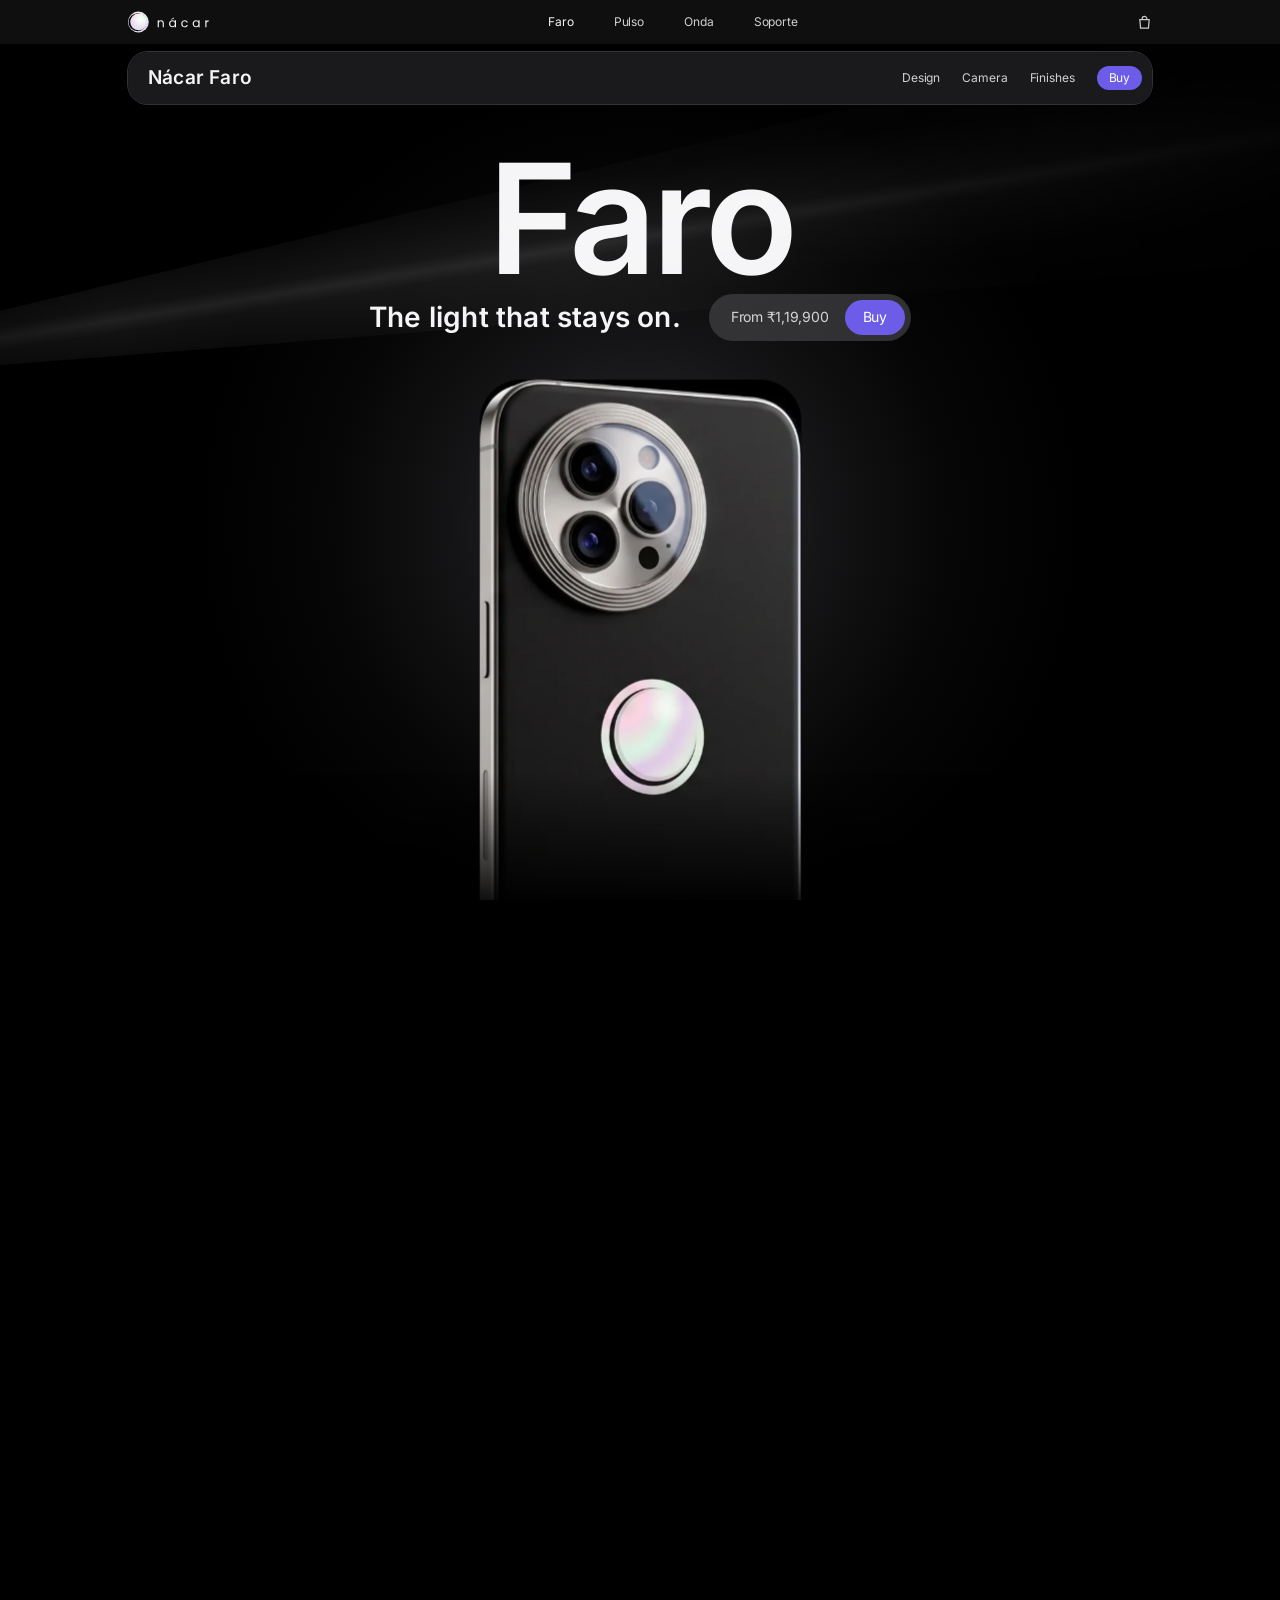
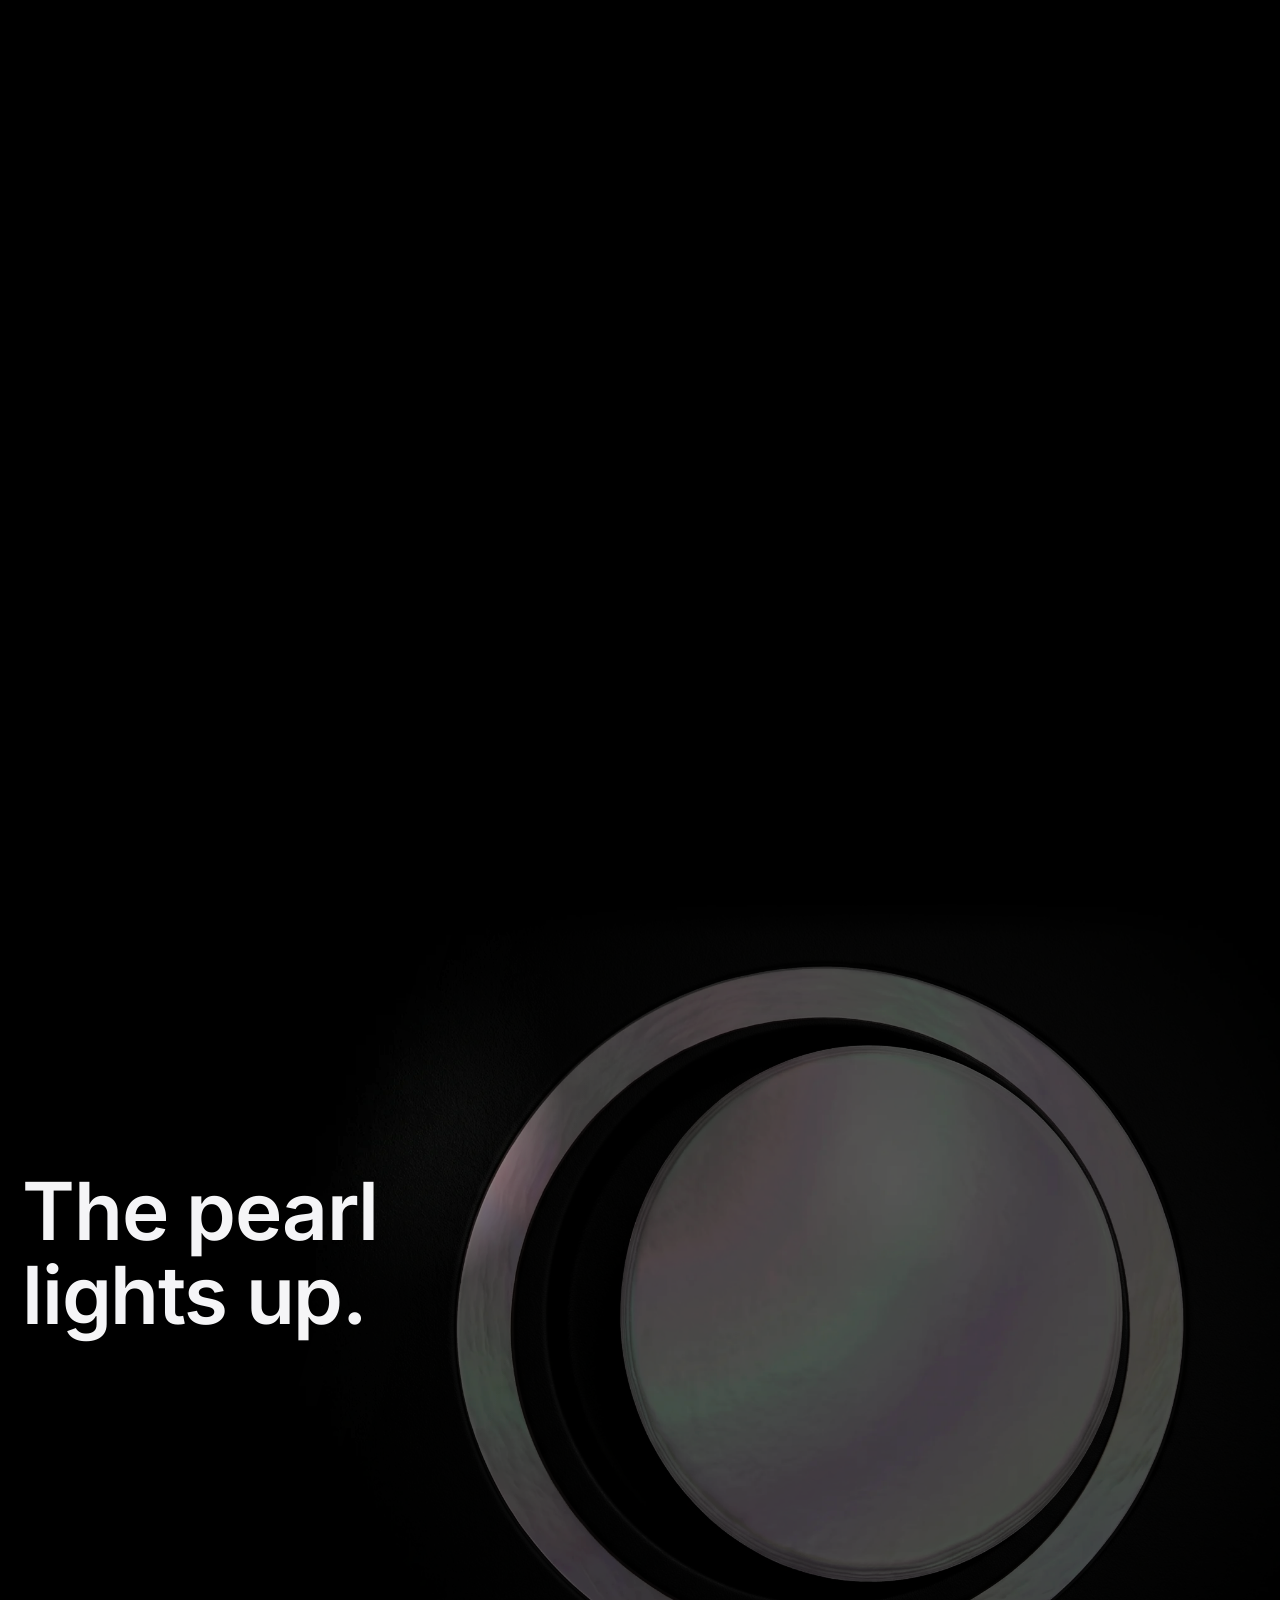
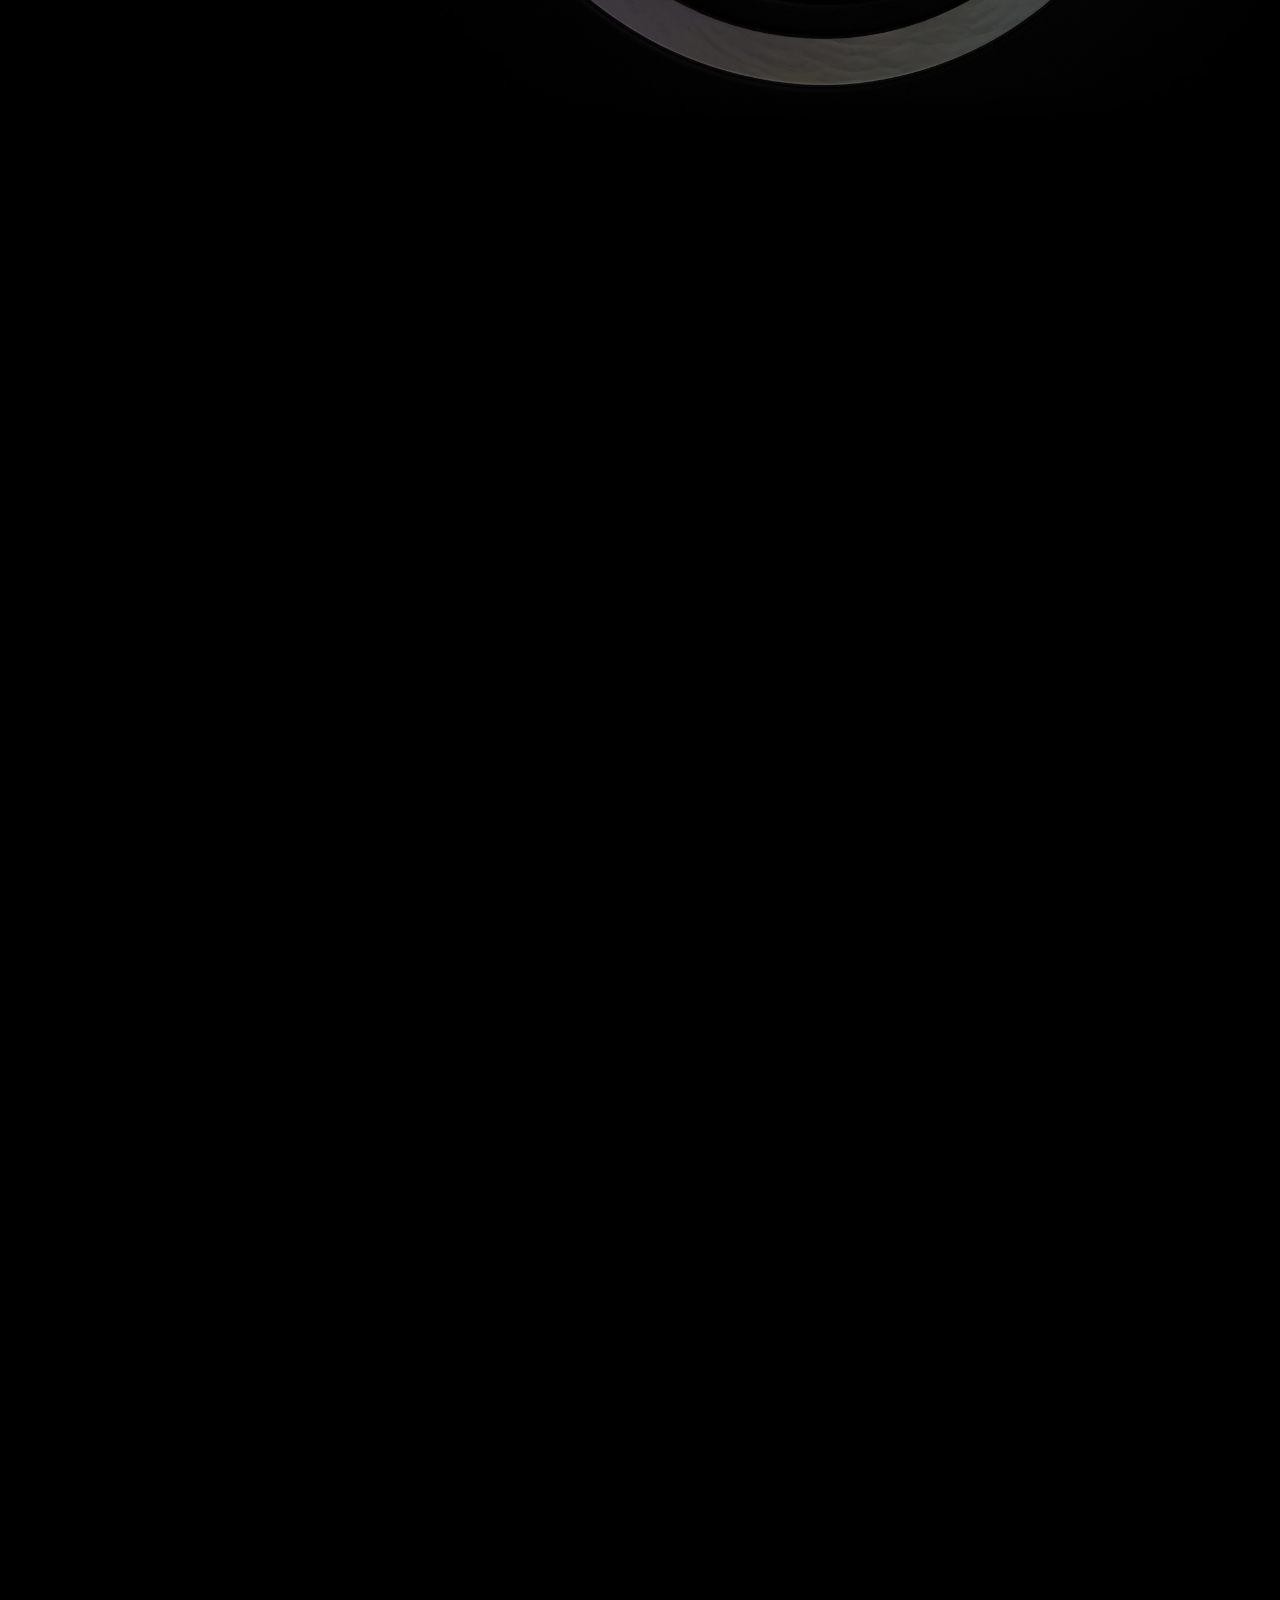
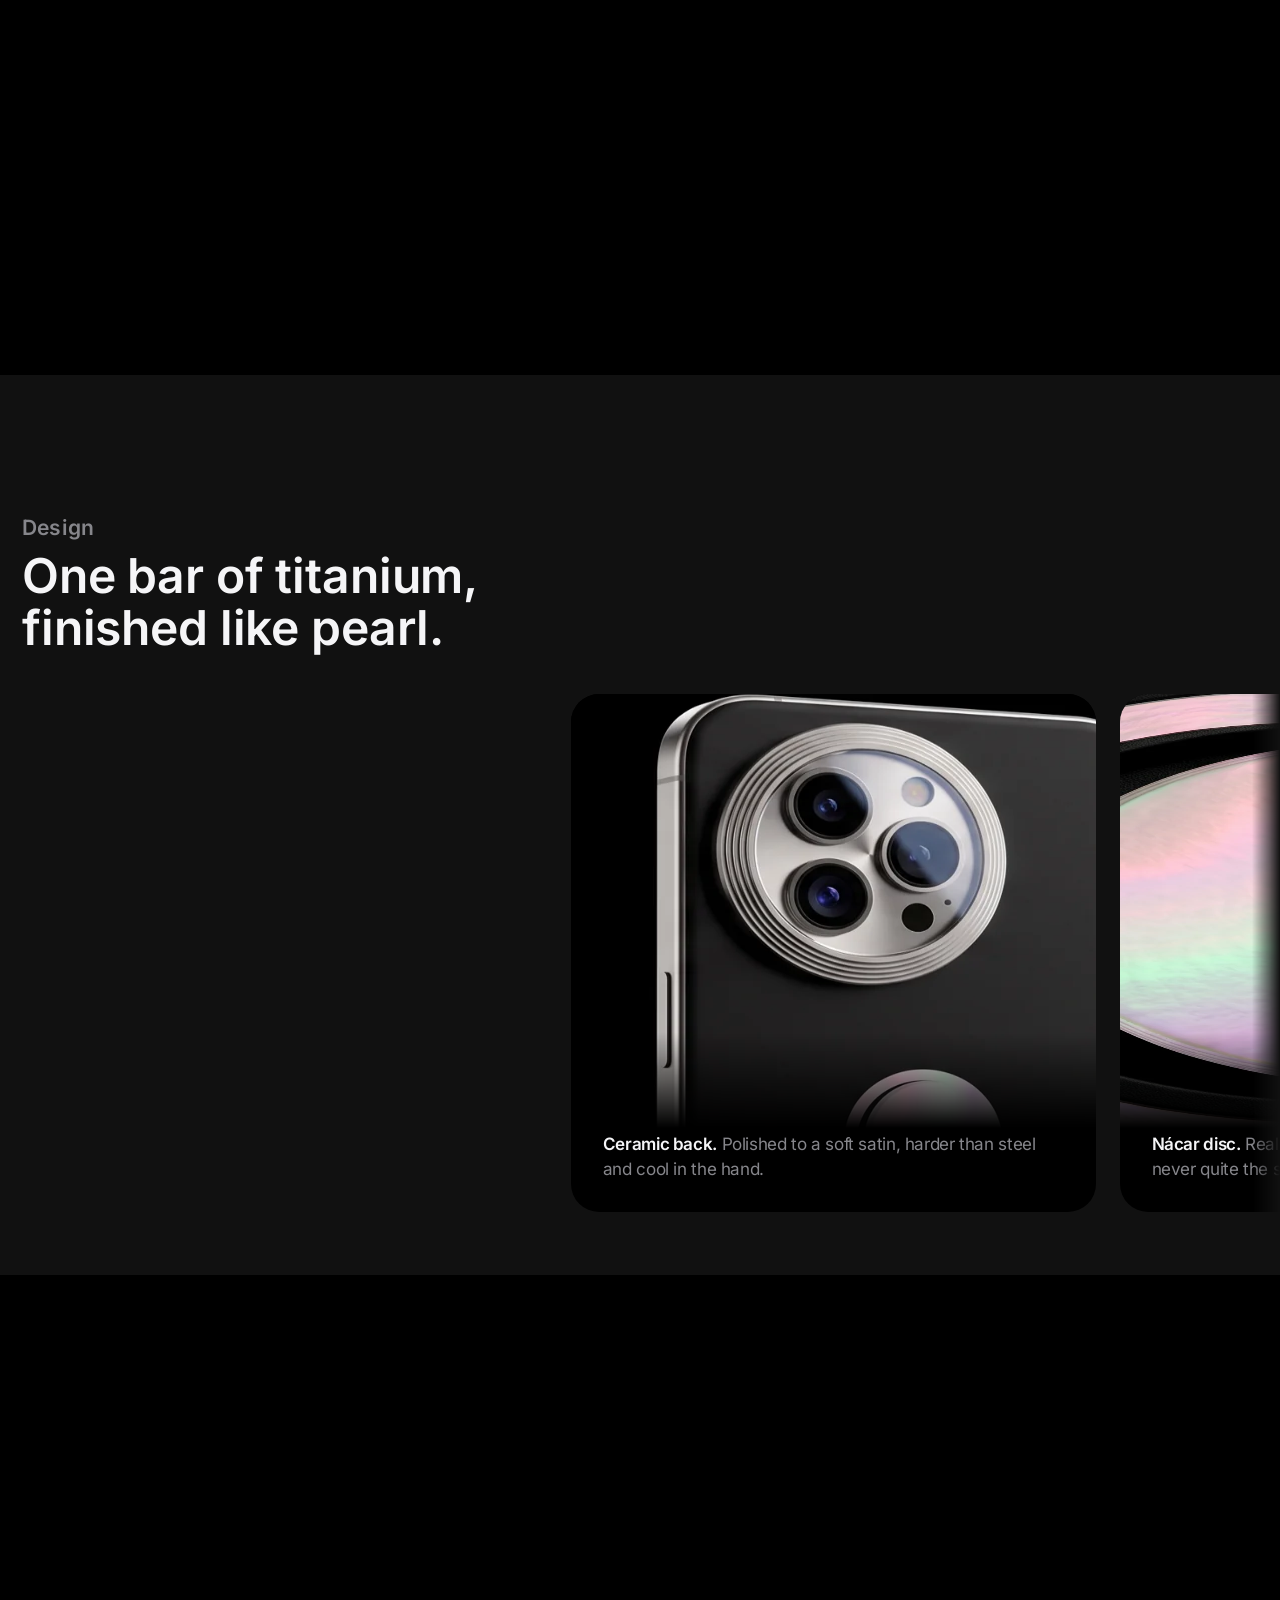
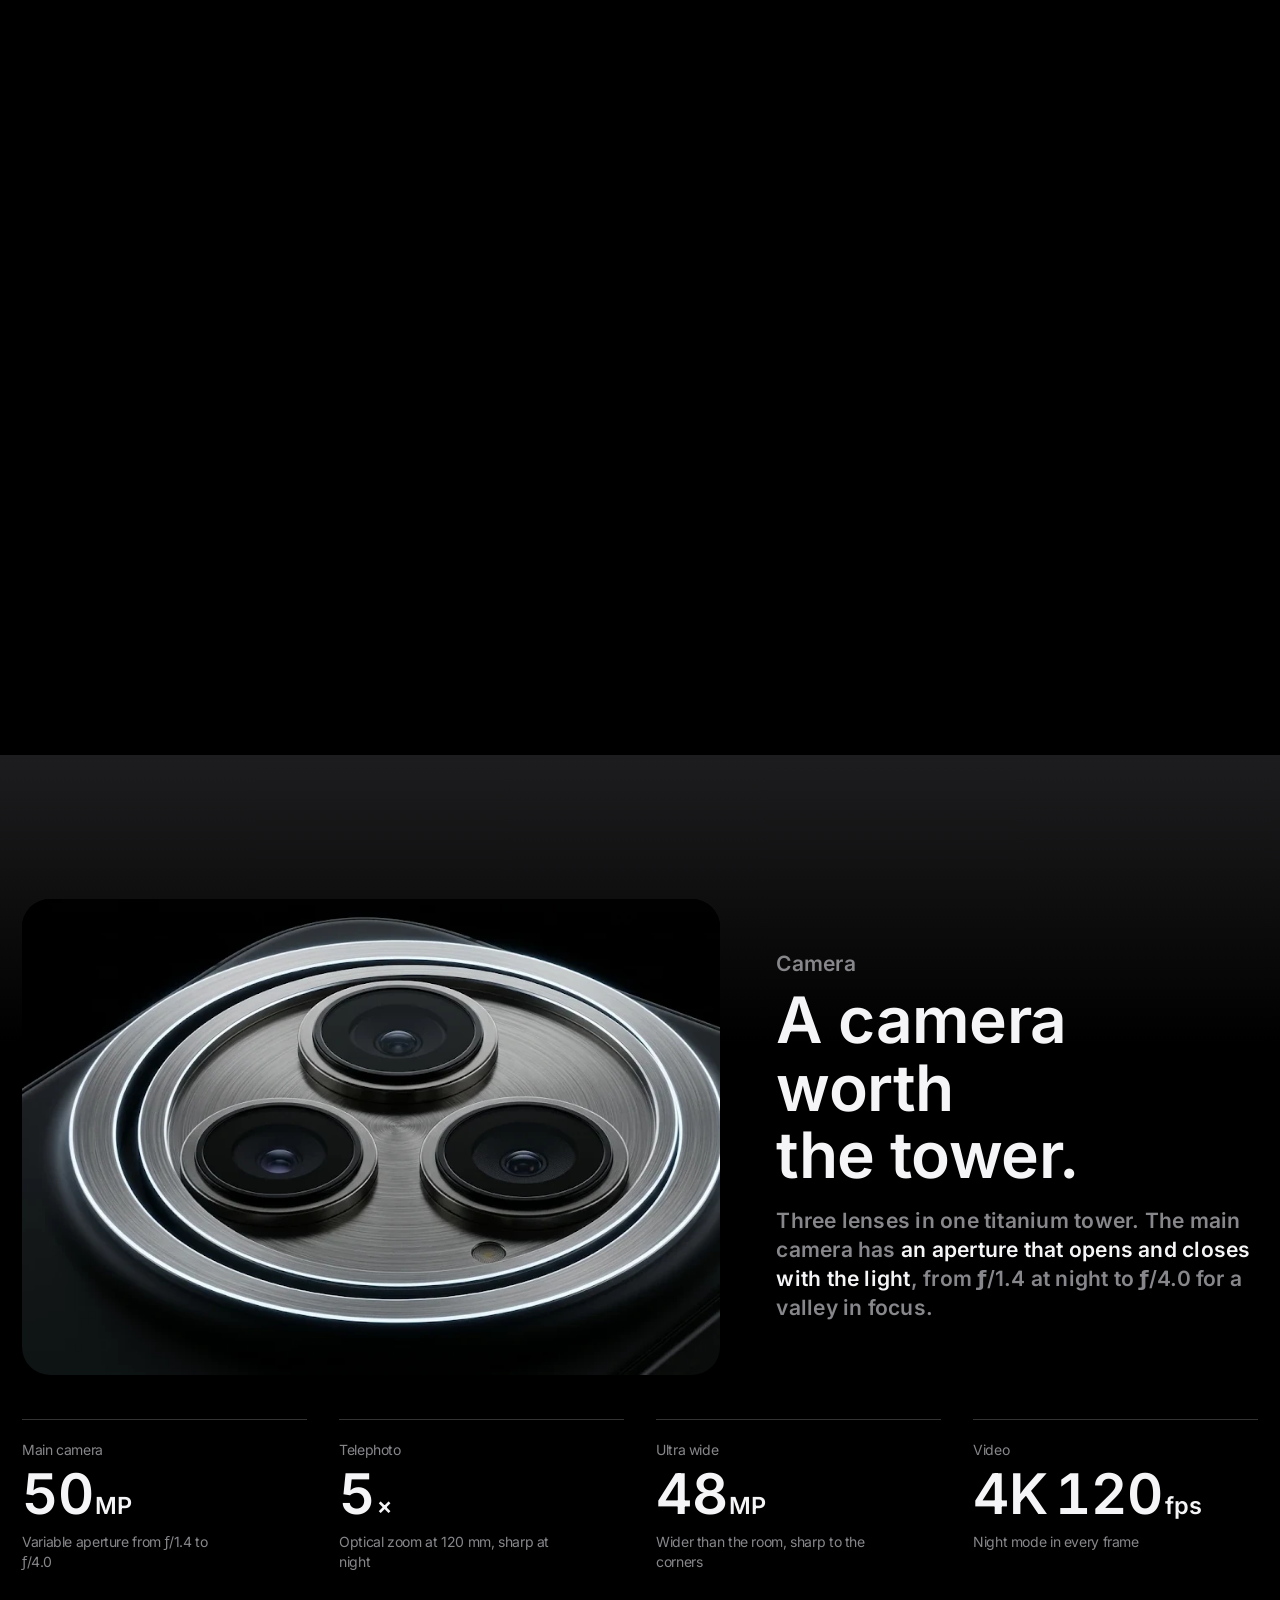
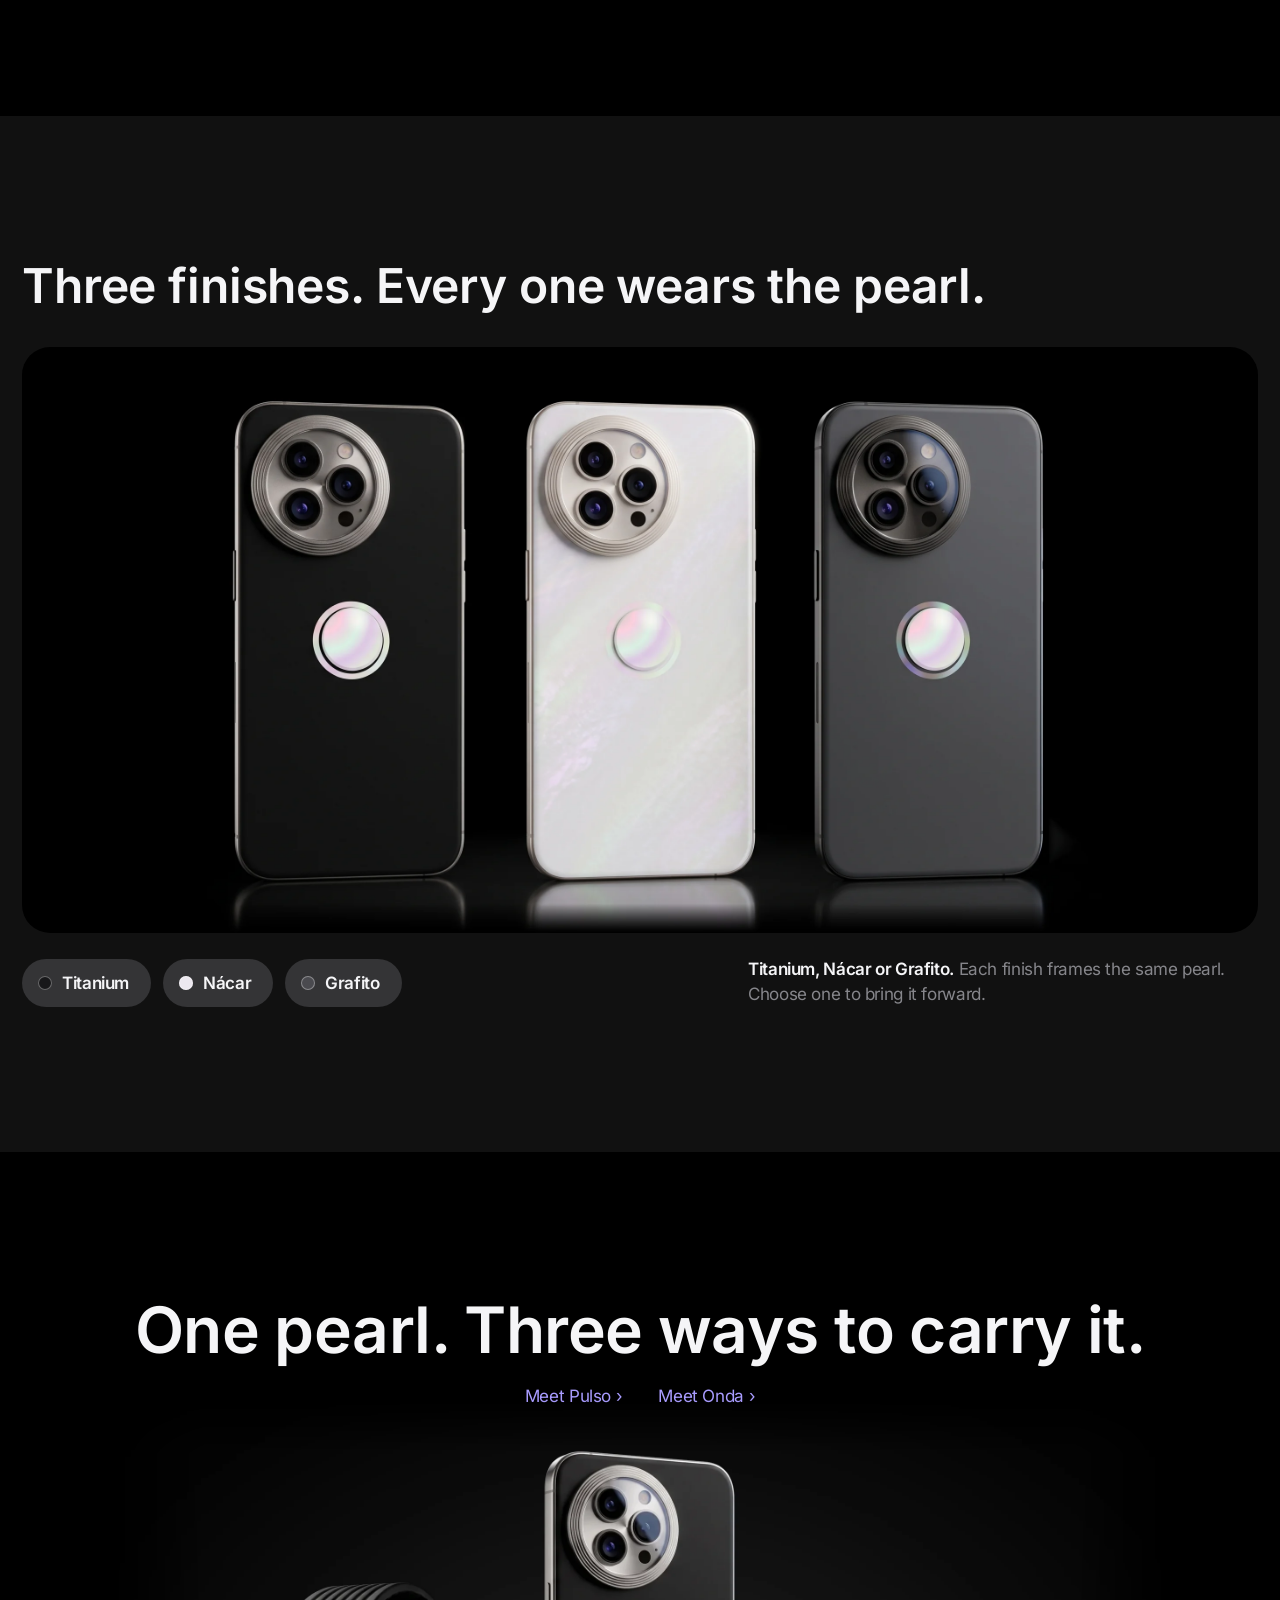
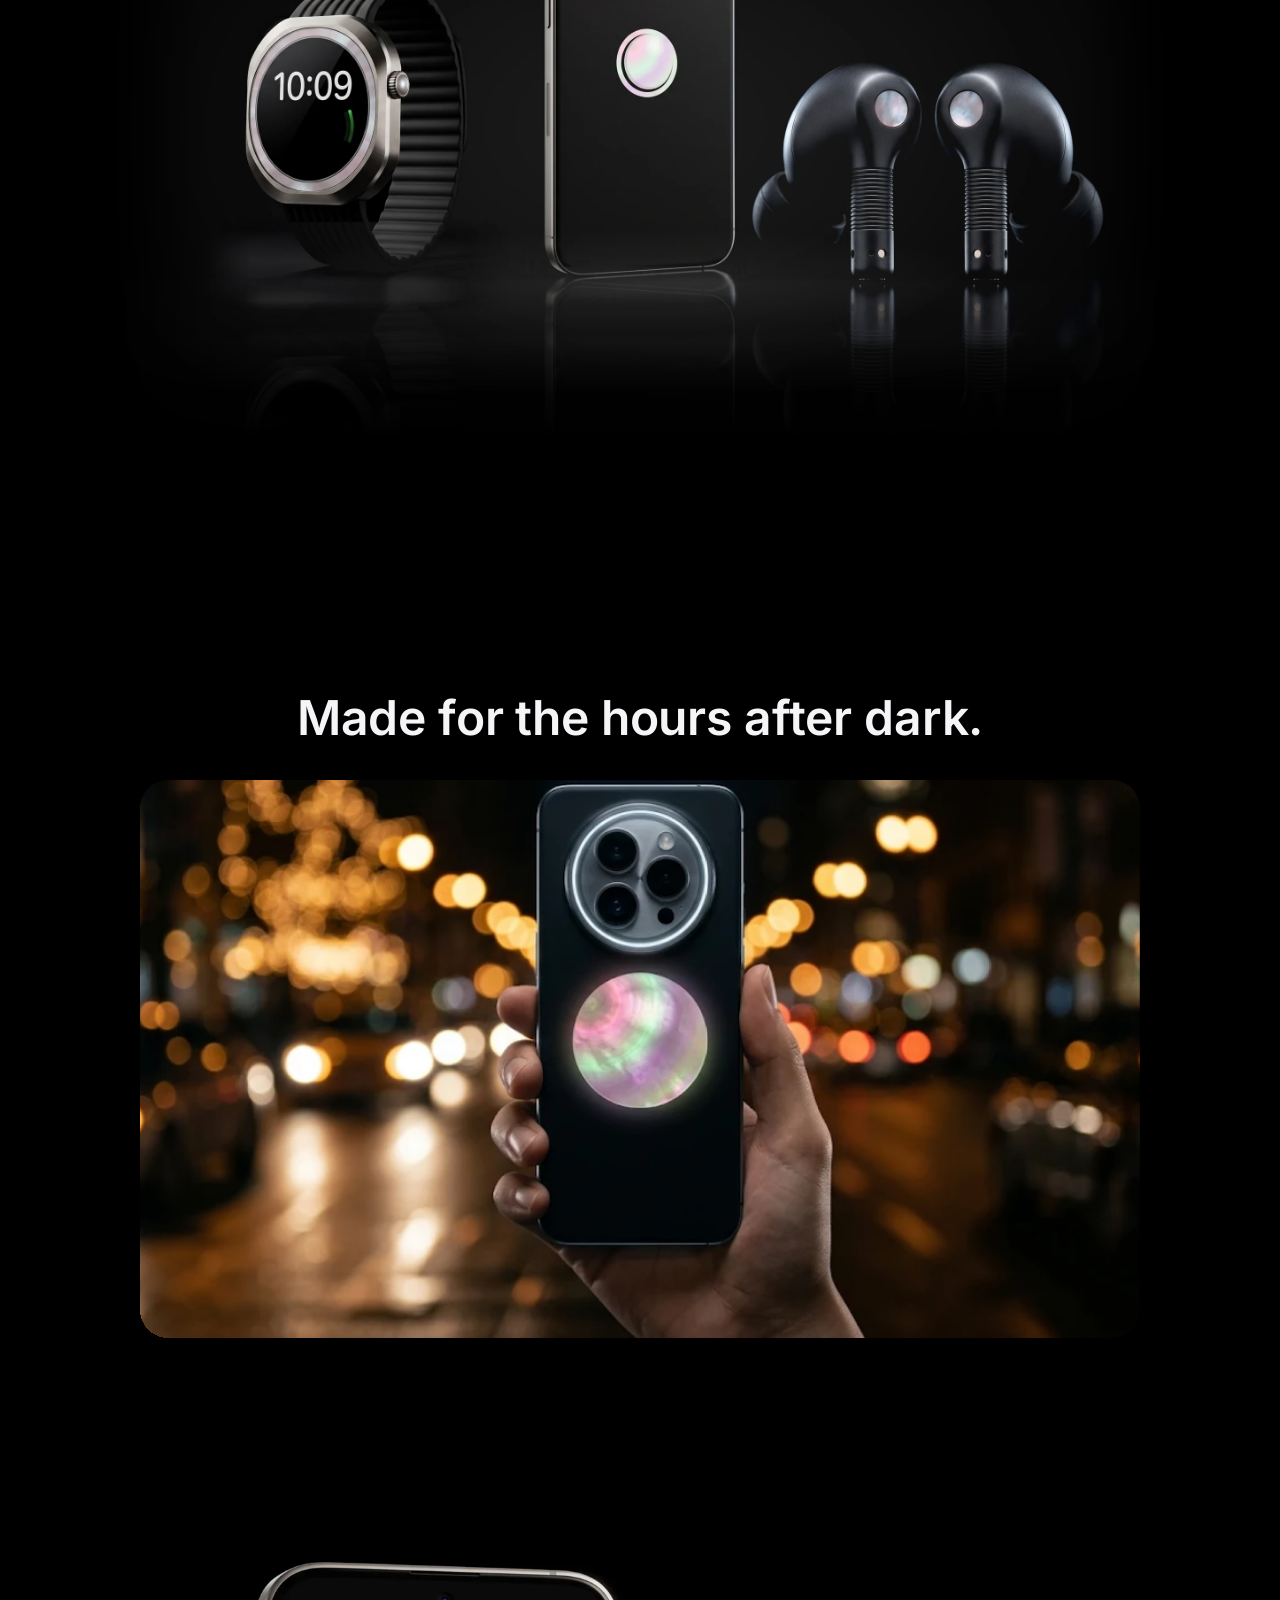
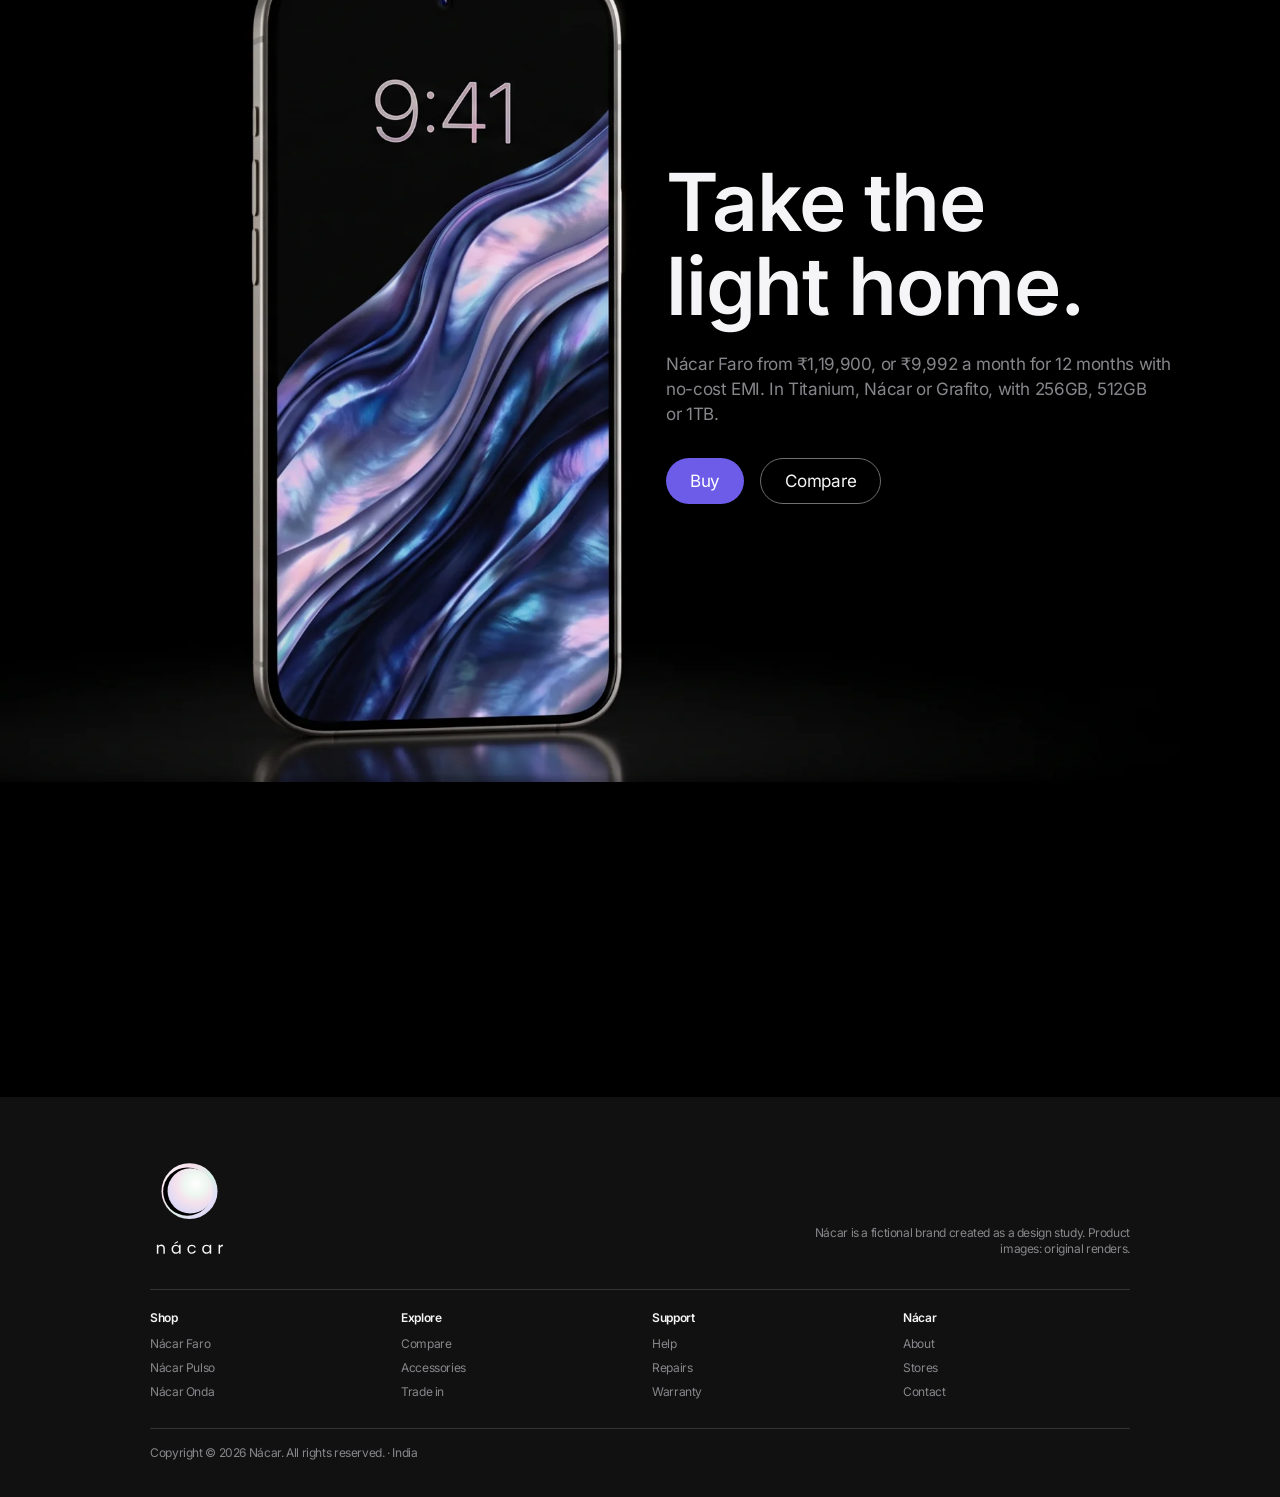
==== commit 3644b039: "Add lifestyle and detail images to Faro, Pulso and Onda - Faro: night hand shot before Buy, camera m" ====
--- a/faro.html
+++ b/faro.html
@@ -327,26 +327,28 @@
 }
 
 /* ---------------------------------------------------------- 5 · CAMERA --
-   One heading, one big lens image, one row of hairline stat blocks.     */
+   One heading, one real macro of the tower (a 28px tile, never wider than
+   its 840px source), one row of hairline stat blocks. Desktop: image left,
+   copy right, stats under both, all in one 1440x900 frame.              */
 .cam { padding-block: var(--pad-section); }
+.cam__row {
+  display: grid; grid-template-columns: minmax(0, 1.45fr) minmax(0, 1fr);
+  gap: 56px; align-items: center;
+}
+.cam__head { order: 2; }
 .cam__head .t-label { margin-bottom: 10px; }
-.cam__head .t-lede { max-width: 46em; margin-top: 18px; }
+.cam__head .t-lede { margin-top: 18px; }
 .cam__visual {
-  position: relative; margin-top: 28px; height: clamp(300px, calc(100svh - var(--chrome) - 450px), 520px); overflow: hidden;
-  -webkit-mask-image: radial-gradient(closest-side, #000 66%, transparent 100%);
-          mask-image: radial-gradient(closest-side, #000 66%, transparent 100%);
-}
-.cam__visual img {
-  position: absolute; max-width: none;
-  height: 540%; left: 50%; top: 50%;
-  transform: translate(-45.6%, -24.4%);
-}
-.cam__stats { margin-top: 36px; }
+  order: 1; margin: 0; max-width: 840px; width: 100%; aspect-ratio: 840 / 572;
+  border-radius: var(--r-tile); overflow: hidden; background: var(--obsidian);
+}
+.cam__visual img { display: block; width: 100%; height: 100%; object-fit: cover; }
+.cam__stats { margin-top: 44px; }
 .cam__stats .num small { font-size: 0.42em; letter-spacing: 0; }
 @media (max-width: 734px) {
-  .cam__visual { height: 96vw; margin-top: 32px; }
-  .cam__visual img { height: 420%; }
-  .cam__stats { margin-top: 44px; }
+  .cam__row { grid-template-columns: 1fr; gap: 28px; }
+  .cam__head, .cam__visual { order: 0; }
+  .cam__stats { margin-top: 36px; }
 }
 
 /* -------------------------------------------------------- 6 · FINISHES -- */
@@ -410,6 +412,21 @@
   .fam__stage { width: 118%; margin-left: -9%; }
 }
 
+/* ----------------------------------------------------------- 7b · NIGHT --
+   A lifestyle breath before the buy: one line, one photograph in a 28px
+   tile (never wider than 1000px: the source is 1024px). The photo drifts
+   slowly inside its tile (engine parallax on a flow act), no pin.        */
+.night { padding-block: calc(var(--pad-section) * 0.6) var(--pad-section); }
+.night__h { text-align: center; margin-bottom: 36px; }
+.night__tile { width: min(1000px, 100% - 44px); margin: 0 auto; aspect-ratio: 1024 / 572; }
+.night__par { position: absolute; inset: -7% 0; }
+.night__par img { width: 100%; height: 100%; object-fit: cover; object-position: 50% 50%; }
+@media (max-width: 734px) {
+  .night { padding-block: 40px 48px; }
+  .night__h { margin-bottom: 20px; }
+  .night__tile { aspect-ratio: 5 / 4; }
+}
+
 /* ------------------------------------------------------------- 8 · BUY --
    The page stops. Copy holds; the phone settles to rest.                 */
 .buy { --p: var(--sc-p, 0); }
@@ -434,11 +451,11 @@
    Tighter section air and slightly smaller media on phones (with the shorter
    pins set in the page script) keep the page near 11 screens at 390x844. */
 @media (max-width: 734px) {
-  .cam { padding-block: 72px; }
+  .cam { padding-block: 56px; }
   .cam__visual { height: 82vw; }
-  .fin.section { padding-block: 72px; }
-  .fin__tile { height: 100vw; min-height: 0; }
-  .fam { padding-block: 72px 24px; }
+  .fin.section { padding-block: 56px; }
+  .fin__tile { height: 88vw; min-height: 0; }
+  .fam { padding-block: 56px 16px; }
 }
 
 /* --------------------------------------------------- MOTION OFF (html.rm) --
@@ -587,15 +604,18 @@
 
   <!-- 5 · CAMERA · capability. heading, one lens image, hairline stat row (entry counters) -->
   <section class="cam fade-band" id="camera">
-    <div class="wrap-wide cam__head" data-sc-in data-sc-stagger="70">
-      <p class="t-label muted">Camera</p>
-      <h2 class="t-hero">A camera worth the tower.</h2>
-      <p class="t-lede">Three lenses in one titanium tower. The main camera has <strong>an aperture that opens and closes with the light</strong>, from ƒ/1.4 at night to ƒ/4.0 for a valley in focus.</p>
-    </div>
-    <figure class="wrap-wide cam__visual">
-      <img src="assets/faro-back.webp" width="2400" height="1340" loading="lazy"
-           alt="Close up of Faro's round titanium camera tower: three lenses, a flash and a sensor ringed by machined grooves" decoding="async">
-    </figure>
+    <div class="wrap-wide cam__row">
+      <div class="cam__head" data-sc-in data-sc-stagger="70">
+        <p class="t-label muted">Camera</p>
+        <h2 class="t-hero">A camera worth the tower.</h2>
+        <p class="t-lede">Three lenses in one titanium tower. The main camera has <strong>an aperture that opens and closes with the light</strong>, from ƒ/1.4 at night to ƒ/4.0 for a valley in focus.</p>
+      </div>
+      <figure class="cam__visual">
+        <picture><source media="(max-width: 734px)" srcset="assets/faro-macro-camera-m.webp">
+        <img src="assets/faro-macro-camera.webp" width="840" height="572" loading="lazy" decoding="async"
+             alt="Extreme close up of Faro's round titanium camera tower: three lenses set in brushed metal, ringed by a thin line of light"></picture>
+      </figure>
+    </div>
     <div class="wrap-wide stats stats--4 cam__stats" data-sc-in data-sc-stagger="80">
       <div class="stat"><p class="eyebrow">Main camera</p><p class="num"><span data-sc-count="0 50" data-sc-count-ms="1200">50</span><small>MP</small></p><p class="cap">Variable aperture from ƒ/1.4 to ƒ/4.0</p></div>
       <div class="stat"><p class="eyebrow">Telephoto</p><p class="num"><span data-sc-count="0 5" data-sc-count-ms="1200">5</span><small>×</small></p><p class="cap">Optical zoom at 120 mm, sharp at night</p></div>
@@ -647,6 +667,18 @@
     </div>
   </section>
 
+  <!-- 7b · NIGHT · lifestyle breath: one line, one photograph, slow drift -->
+  <section class="night" id="night" data-sc-act="flow">
+    <h2 class="t-headline night__h wrap" data-sc-in>Made for the hours after dark.</h2>
+    <figure class="tile night__tile">
+      <div class="night__par" data-sc-parallax="-0.7">
+        <picture><source media="(max-width: 734px)" srcset="assets/faro-hand-night-m.webp">
+        <img src="assets/faro-hand-night.webp" width="1024" height="572" loading="lazy" decoding="async"
+             alt="A hand holding Faro up on a city street at night, warm lights blurred behind it and the pearl disc glowing"></picture>
+      </div>
+    </figure>
+  </section>
+
   <!-- 8 · BUY · resolution. short pin, copy holds -->
   <section class="buy" id="buy" data-sc-act="pin" data-sc-span="1.35">
     <div data-sc-stage class="buy__stage">
@@ -686,7 +718,7 @@
    The peak keeps the longest span on the page. */
 (function () {
   if (matchMedia('(max-width: 734px)').matches) {
-    var spans = { display: '2.2', pearl: '2.4', design: '1.5', buy: '1.2' };
+    var spans = { display: '2.1', pearl: '2.25', design: '1.4', buy: '1.2' };
     Object.keys(spans).forEach(function (id) {
       var el = document.getElementById(id);
       if (el) el.setAttribute('data-sc-span', spans[id]);
@@ -758,9 +790,9 @@
     var m = small.matches;
     // phase windows, in screens of scroll
     var hand = m ? win(u, 0.02, 0.42) : win(u, 0.04, 0.55);
-    var turn = m ? win(u, 0.36, 0.98) : win(u, 0.5, 1.4);
+    var turn = m ? win(u, 0.34, 0.92) : win(u, 0.5, 1.4);
     var shift = m ? 0 : win(u, 1.2, 1.42);
-    var copy = m ? win(u, 0.96, 1.12) : win(u, 1.38, 1.56);
+    var copy = m ? win(u, 0.9, 1.04) : win(u, 1.38, 1.56);
     paint({
       s: Math.min(-rc.top, T * vh) < 0 ? 0 : Math.min(-rc.top, T * vh),
       hp: m ? win(u, 0, 0.4) : win(u, 0, 0.55),
